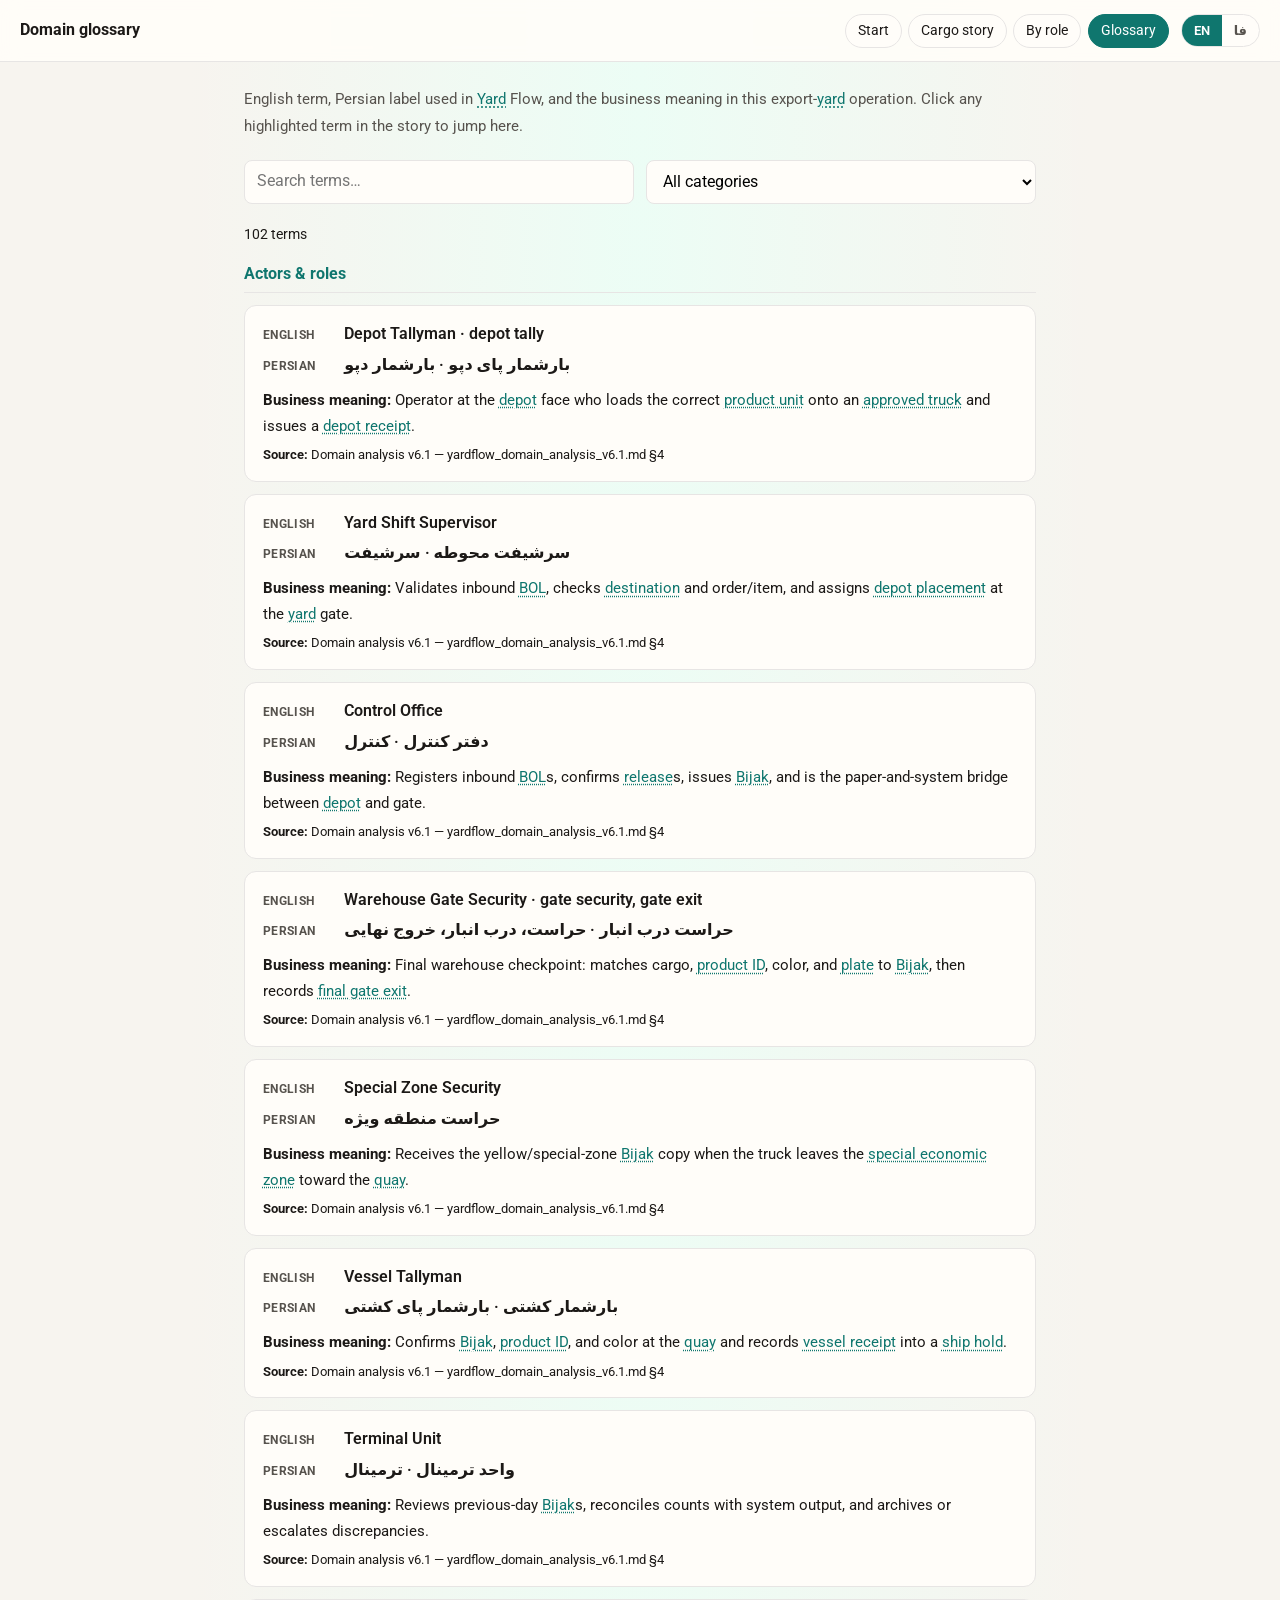
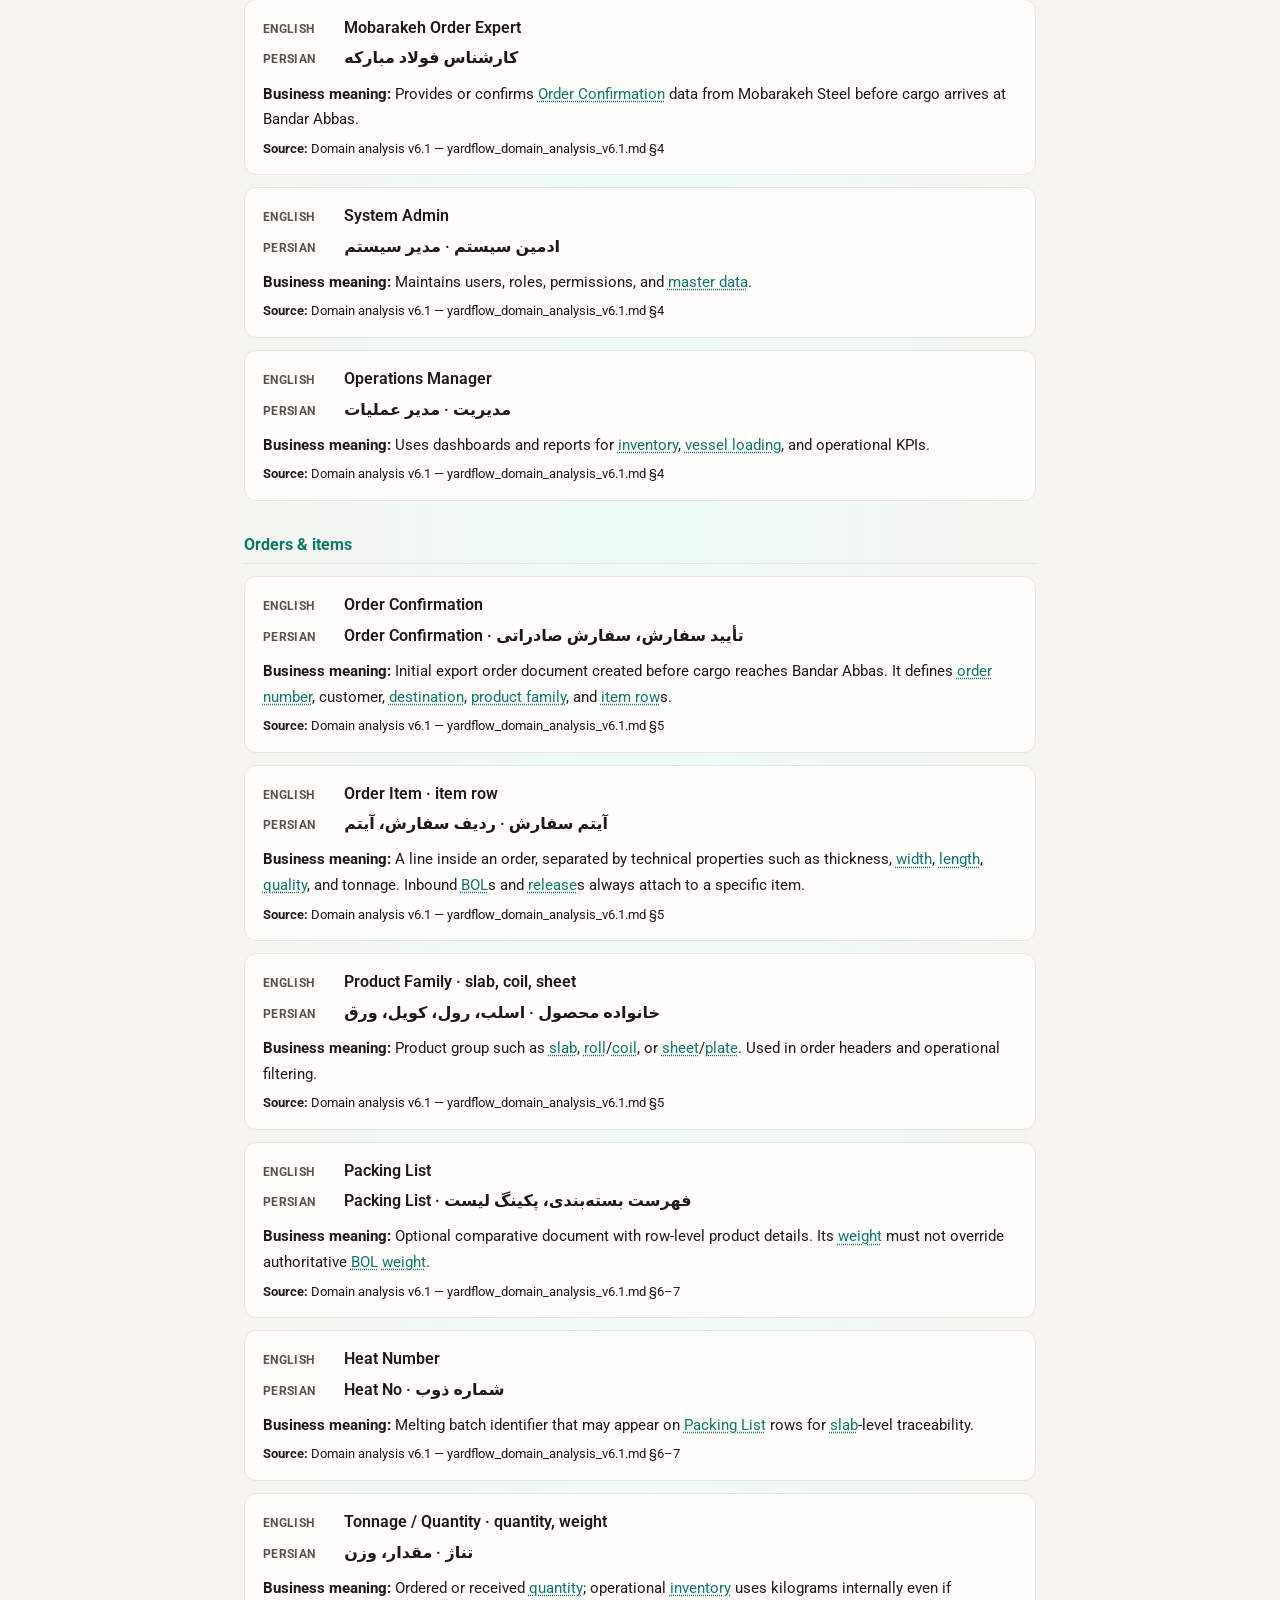
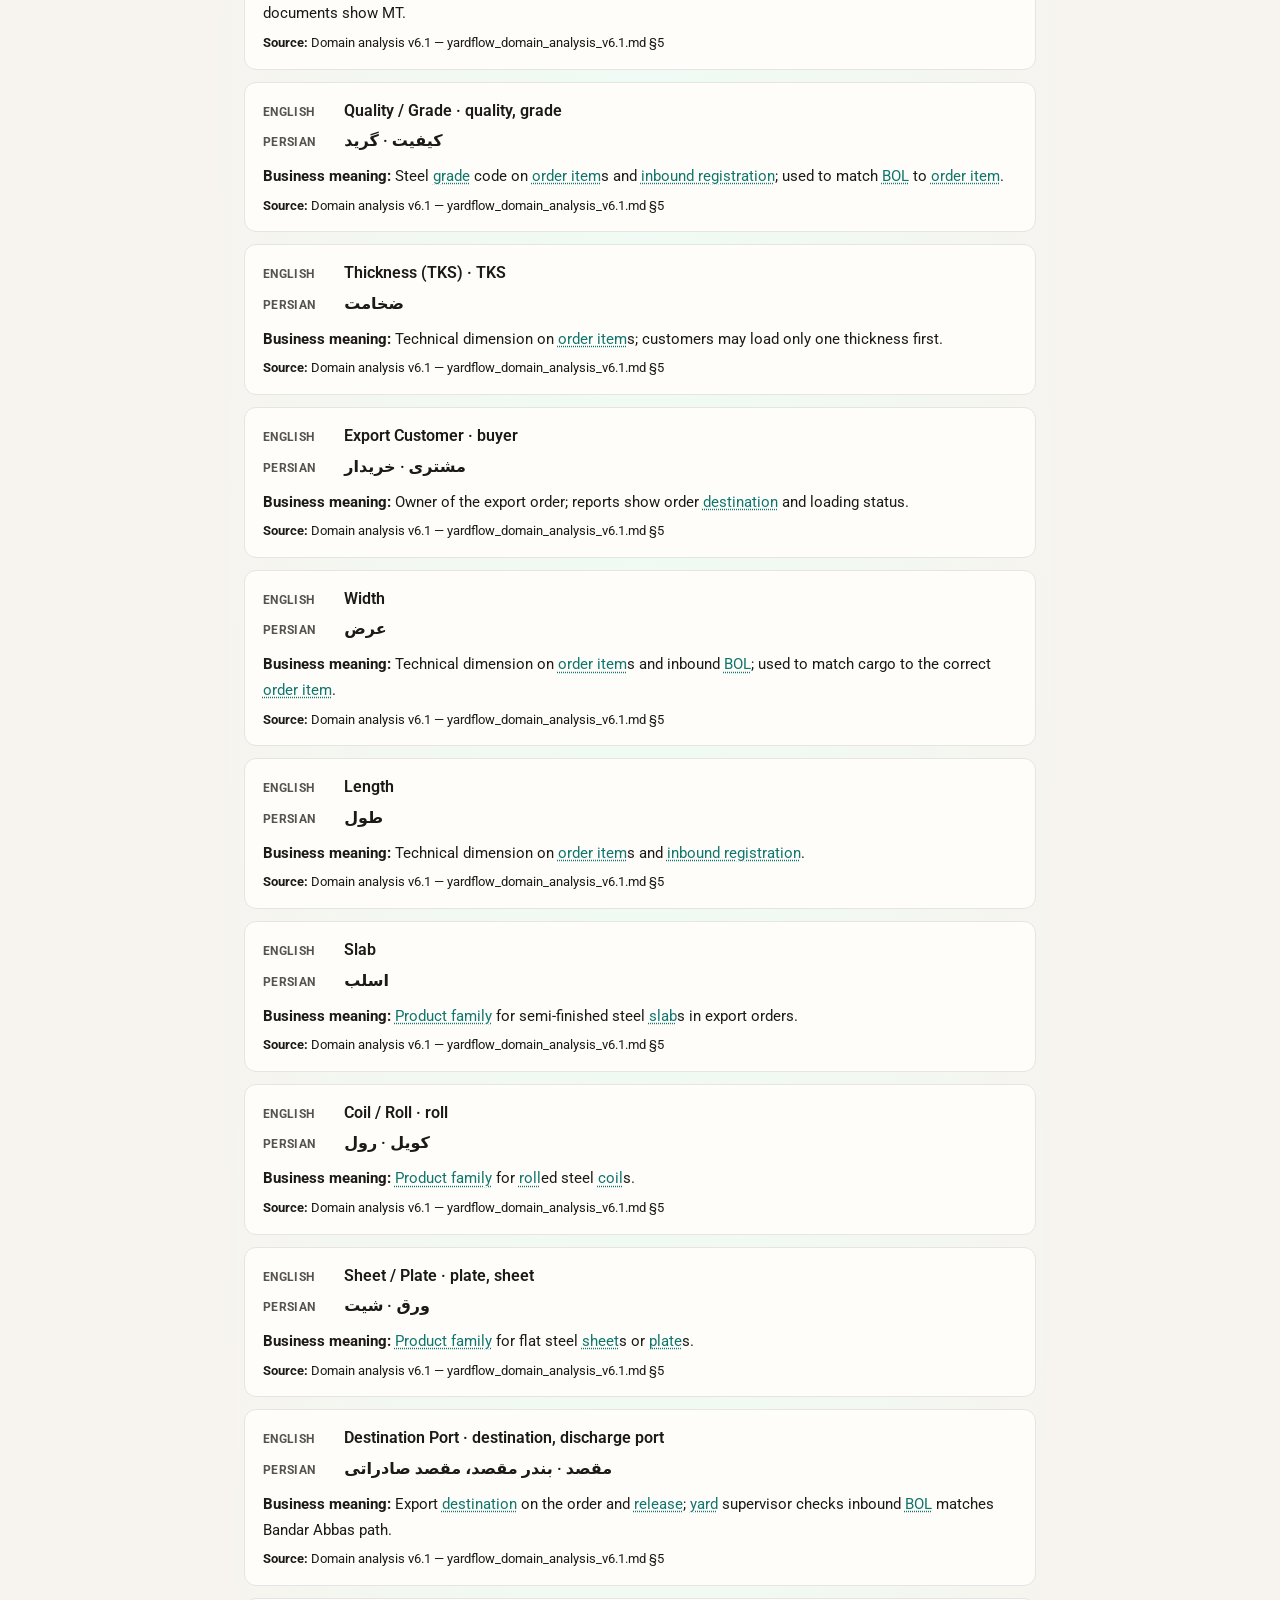
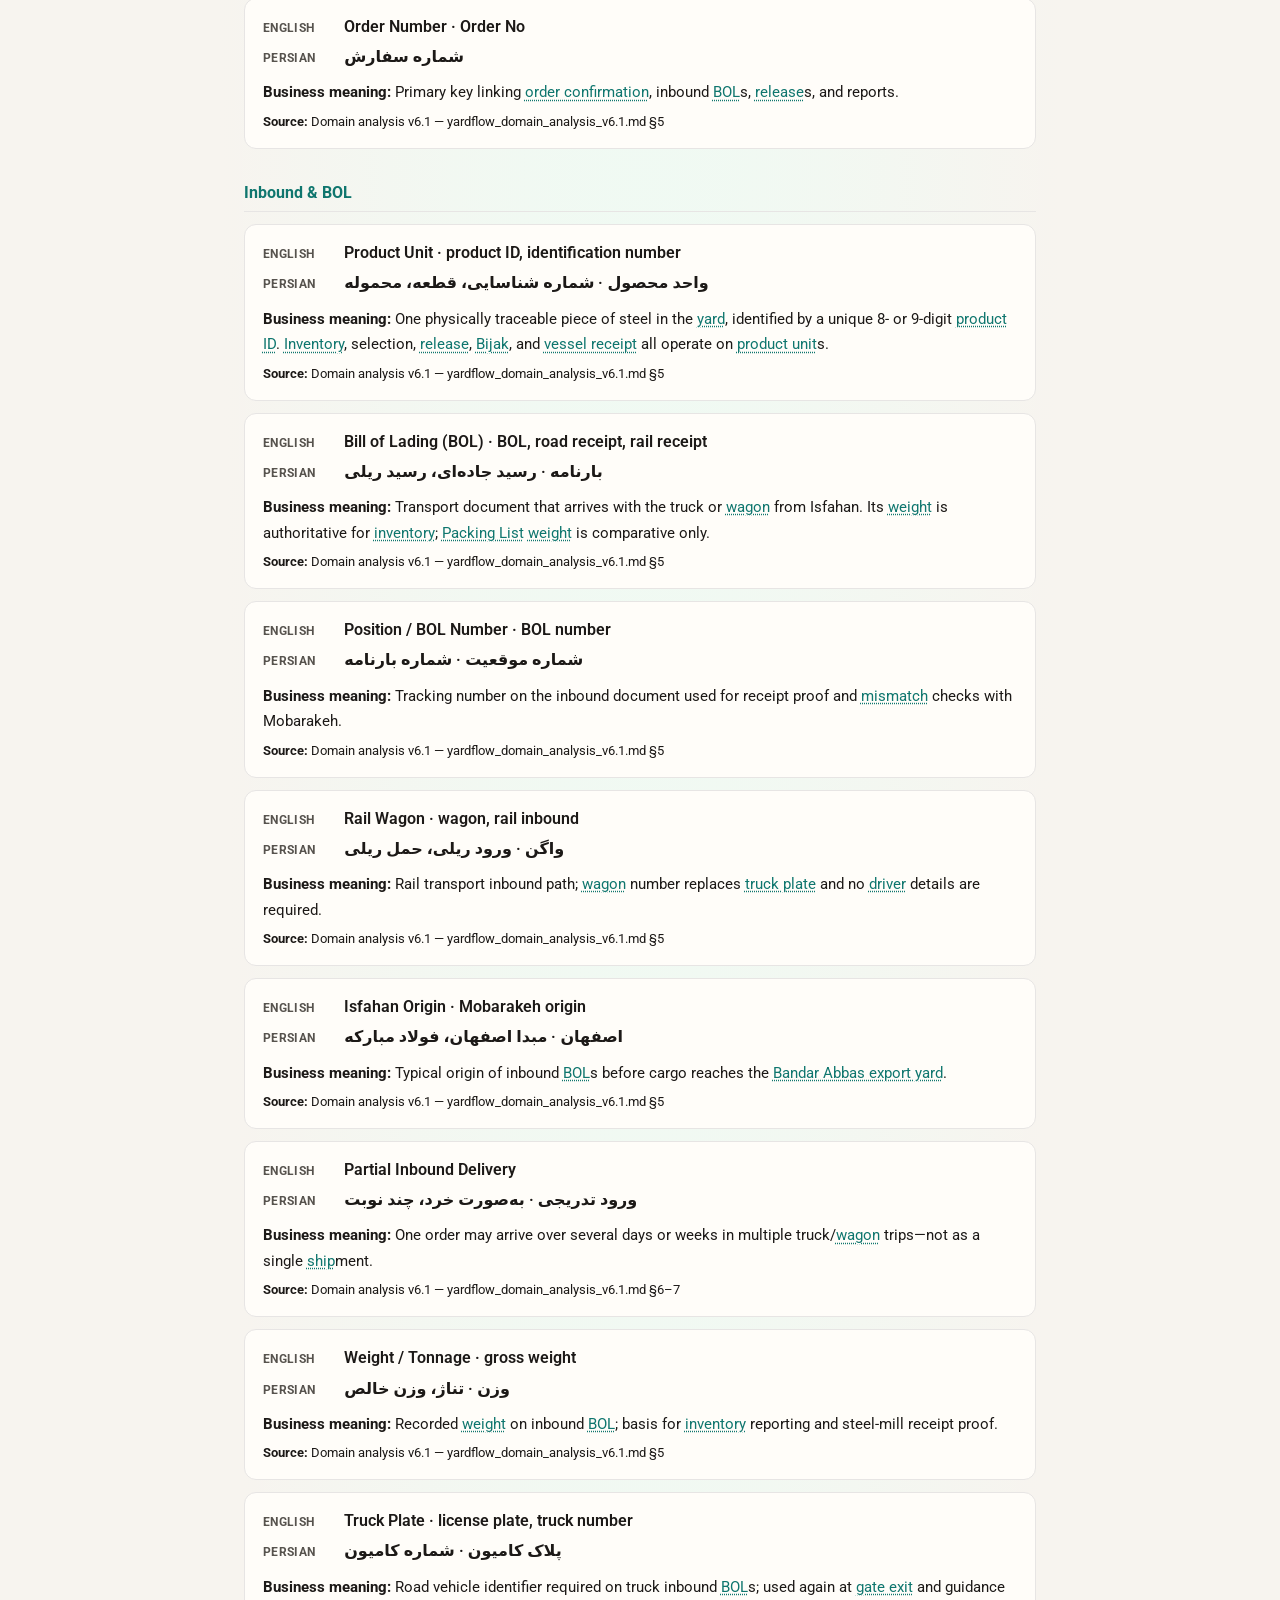
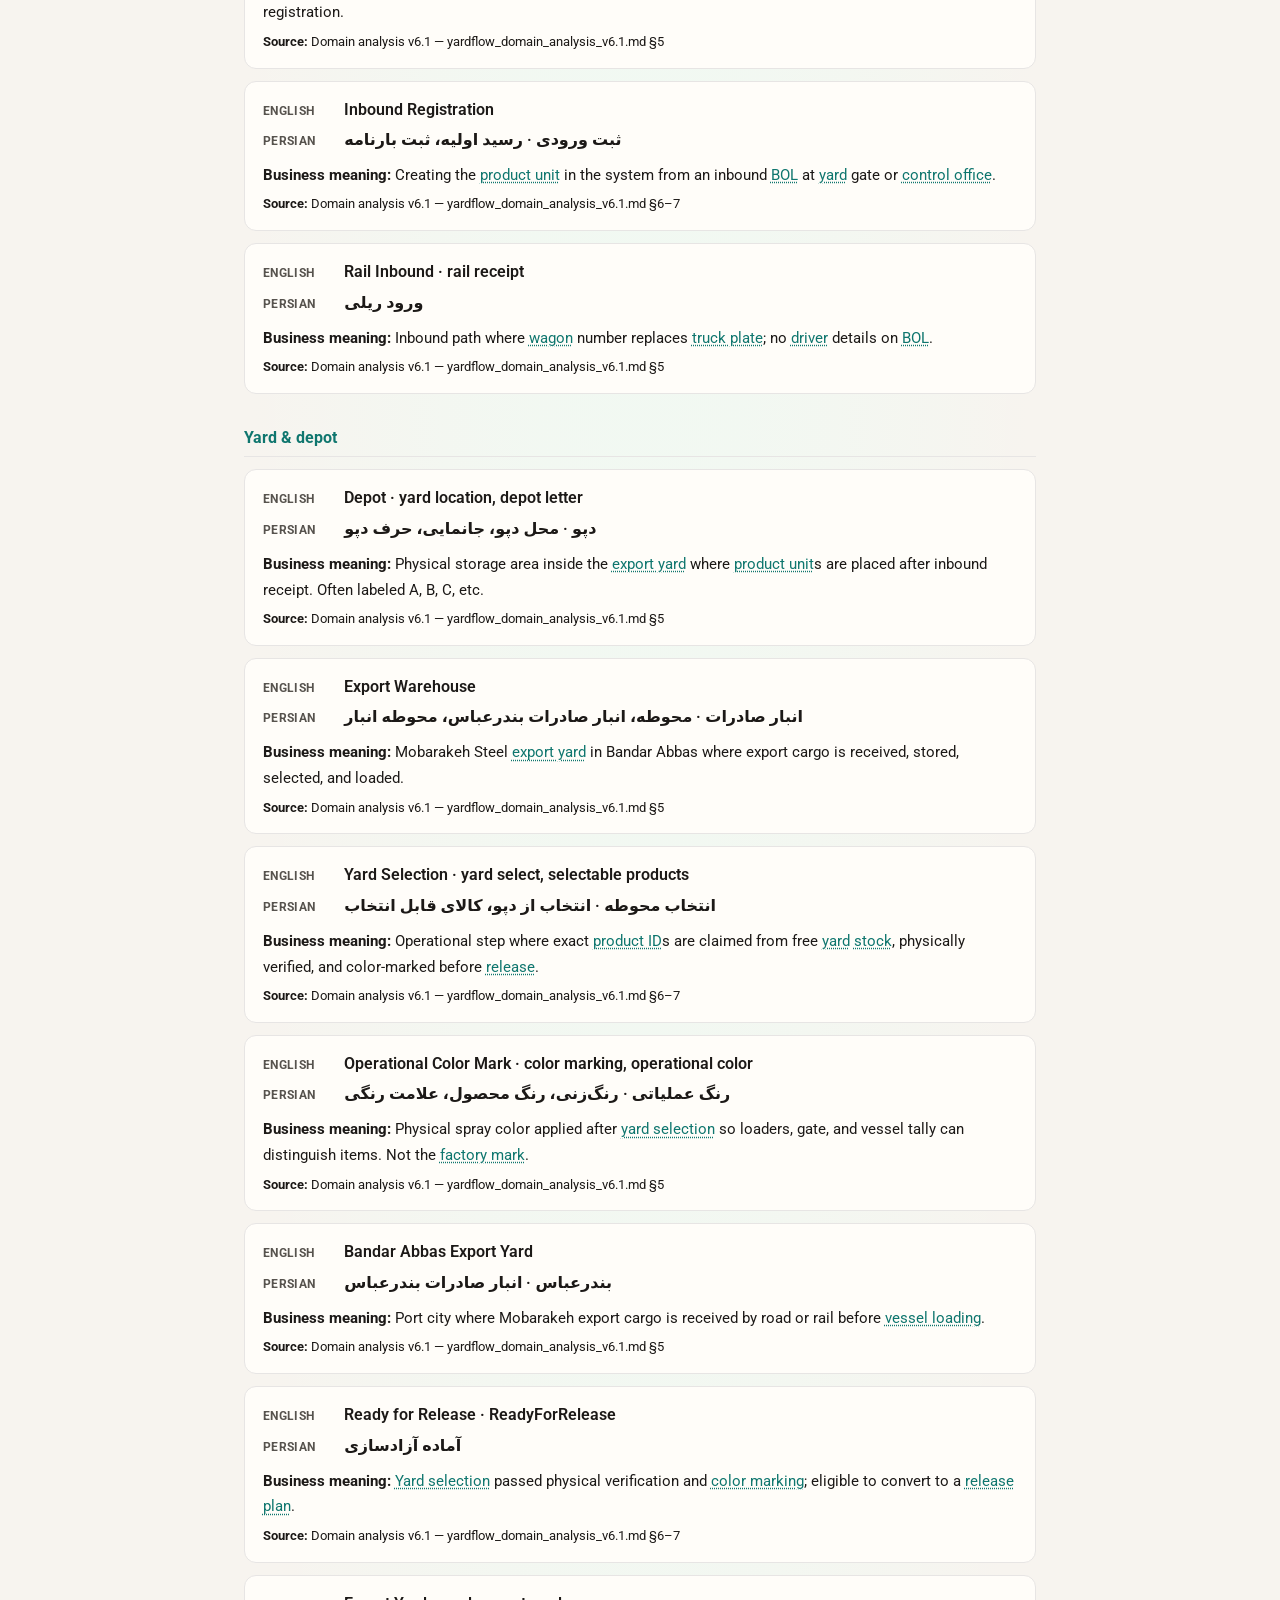
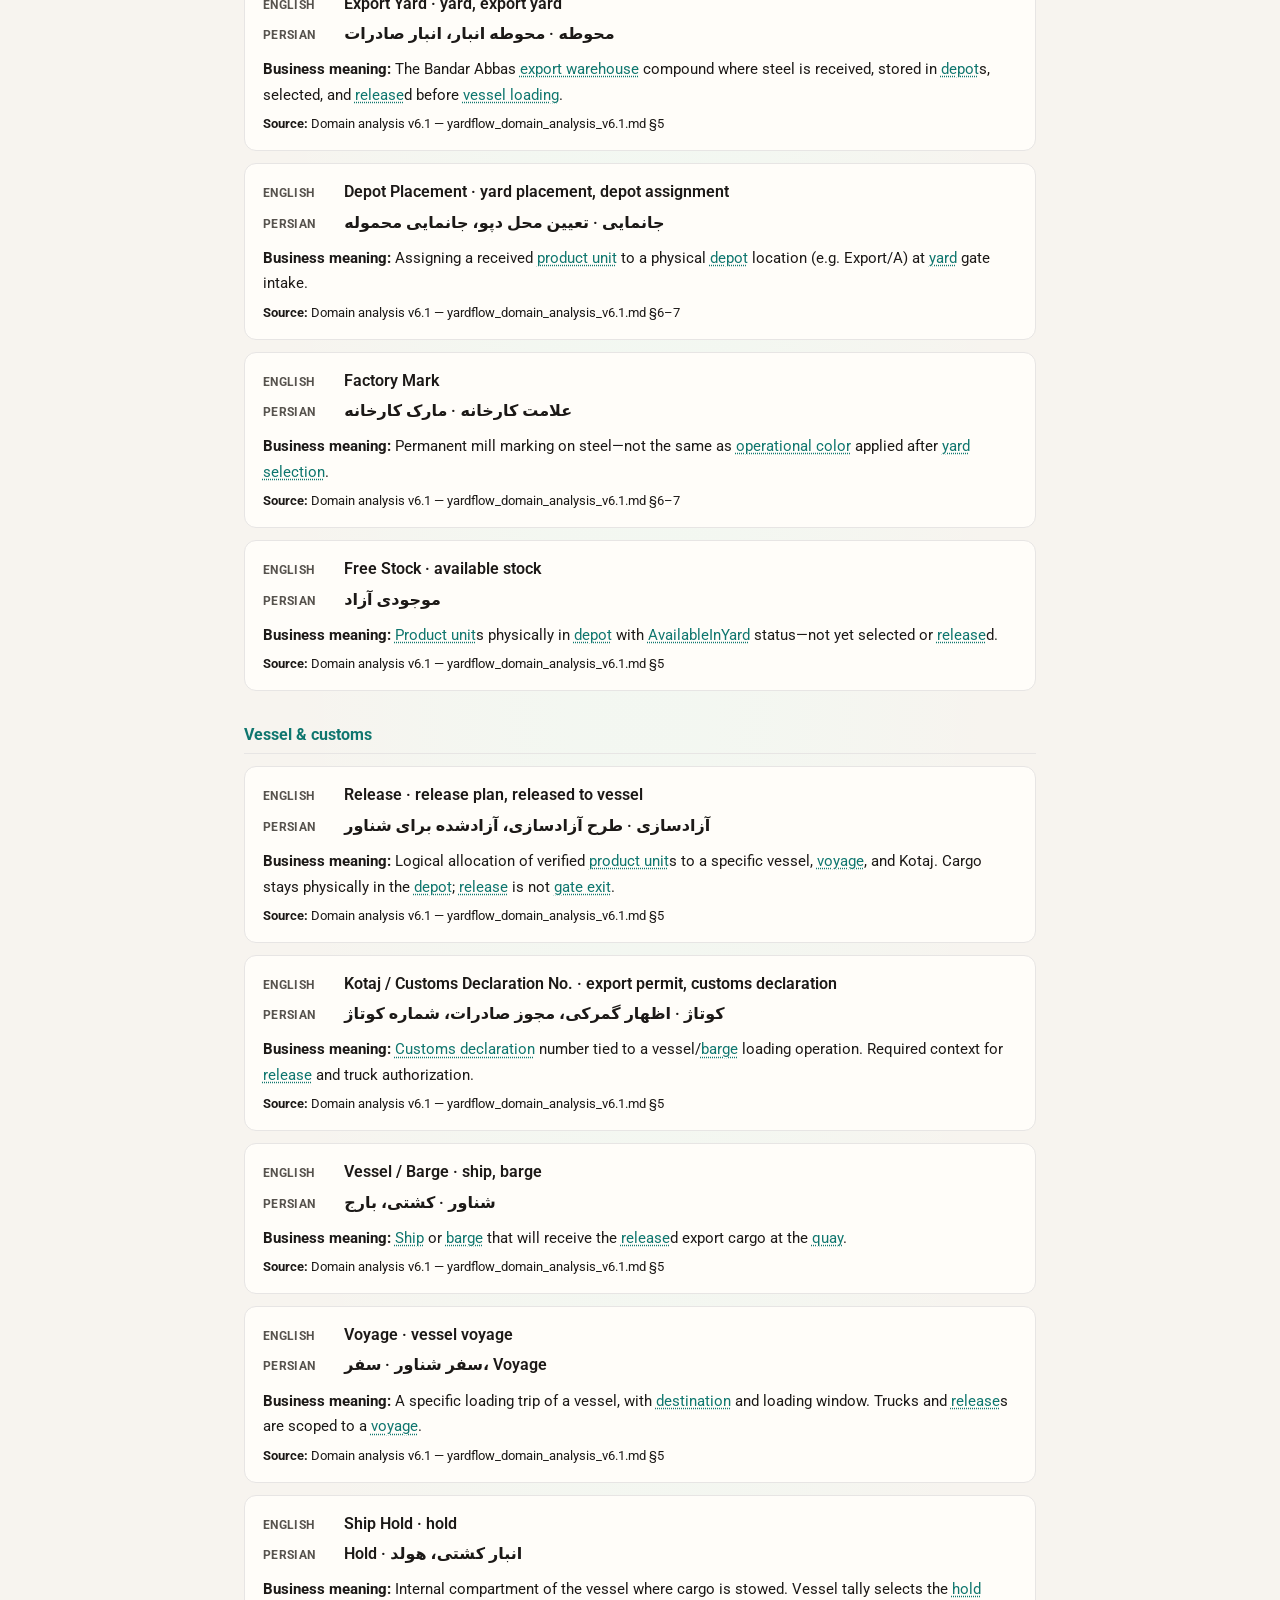
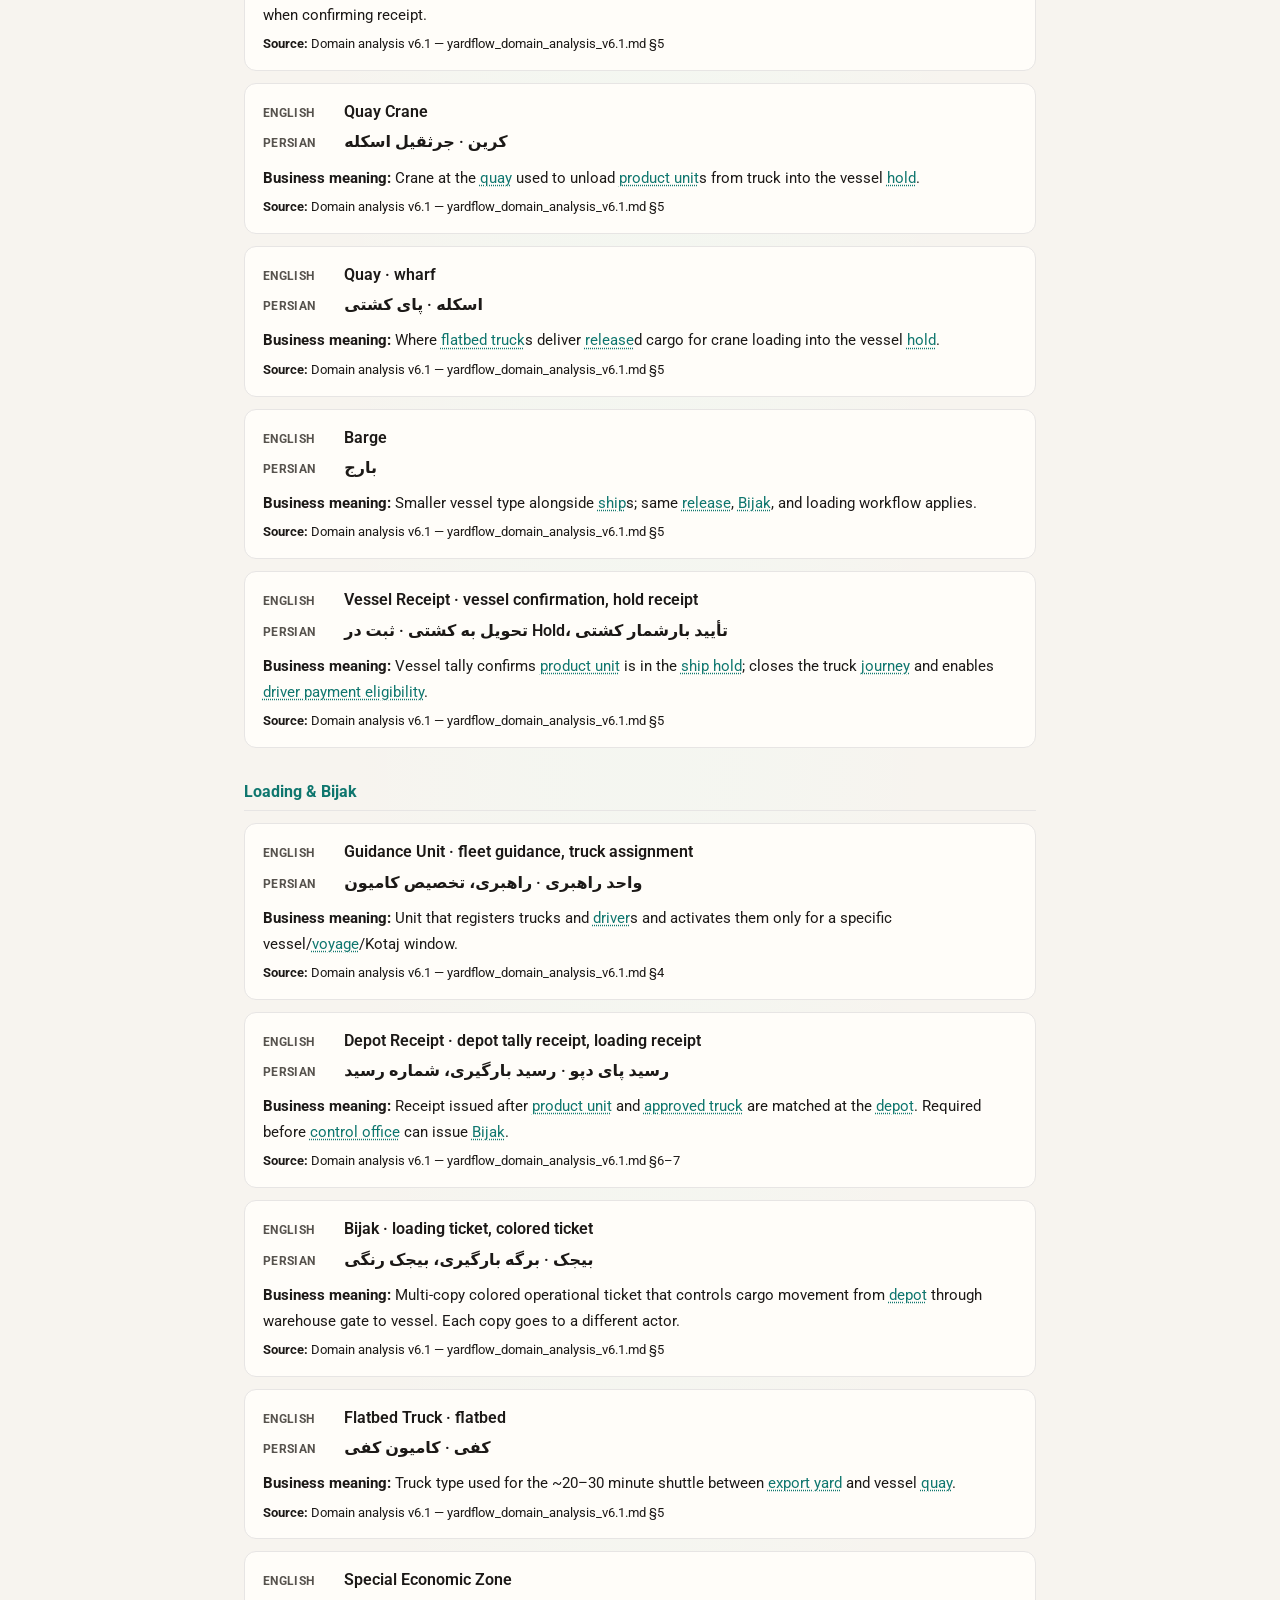
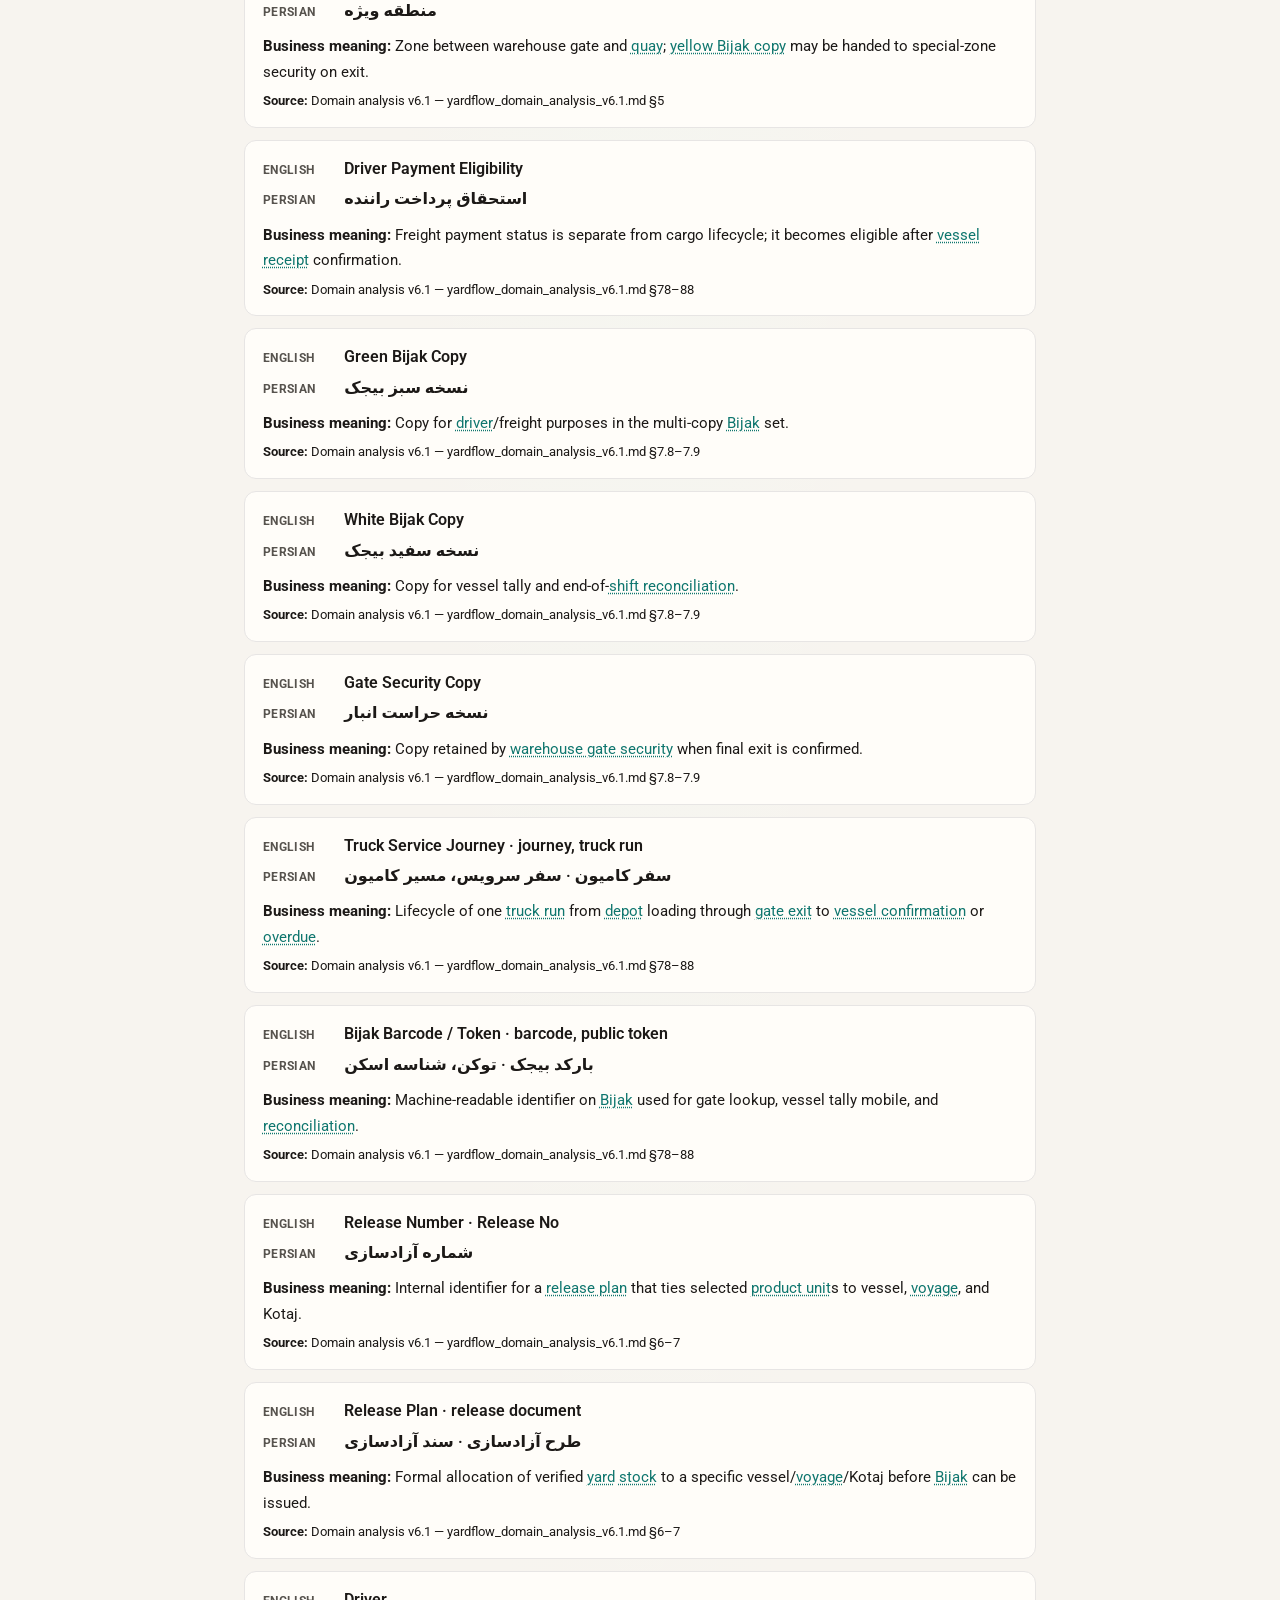
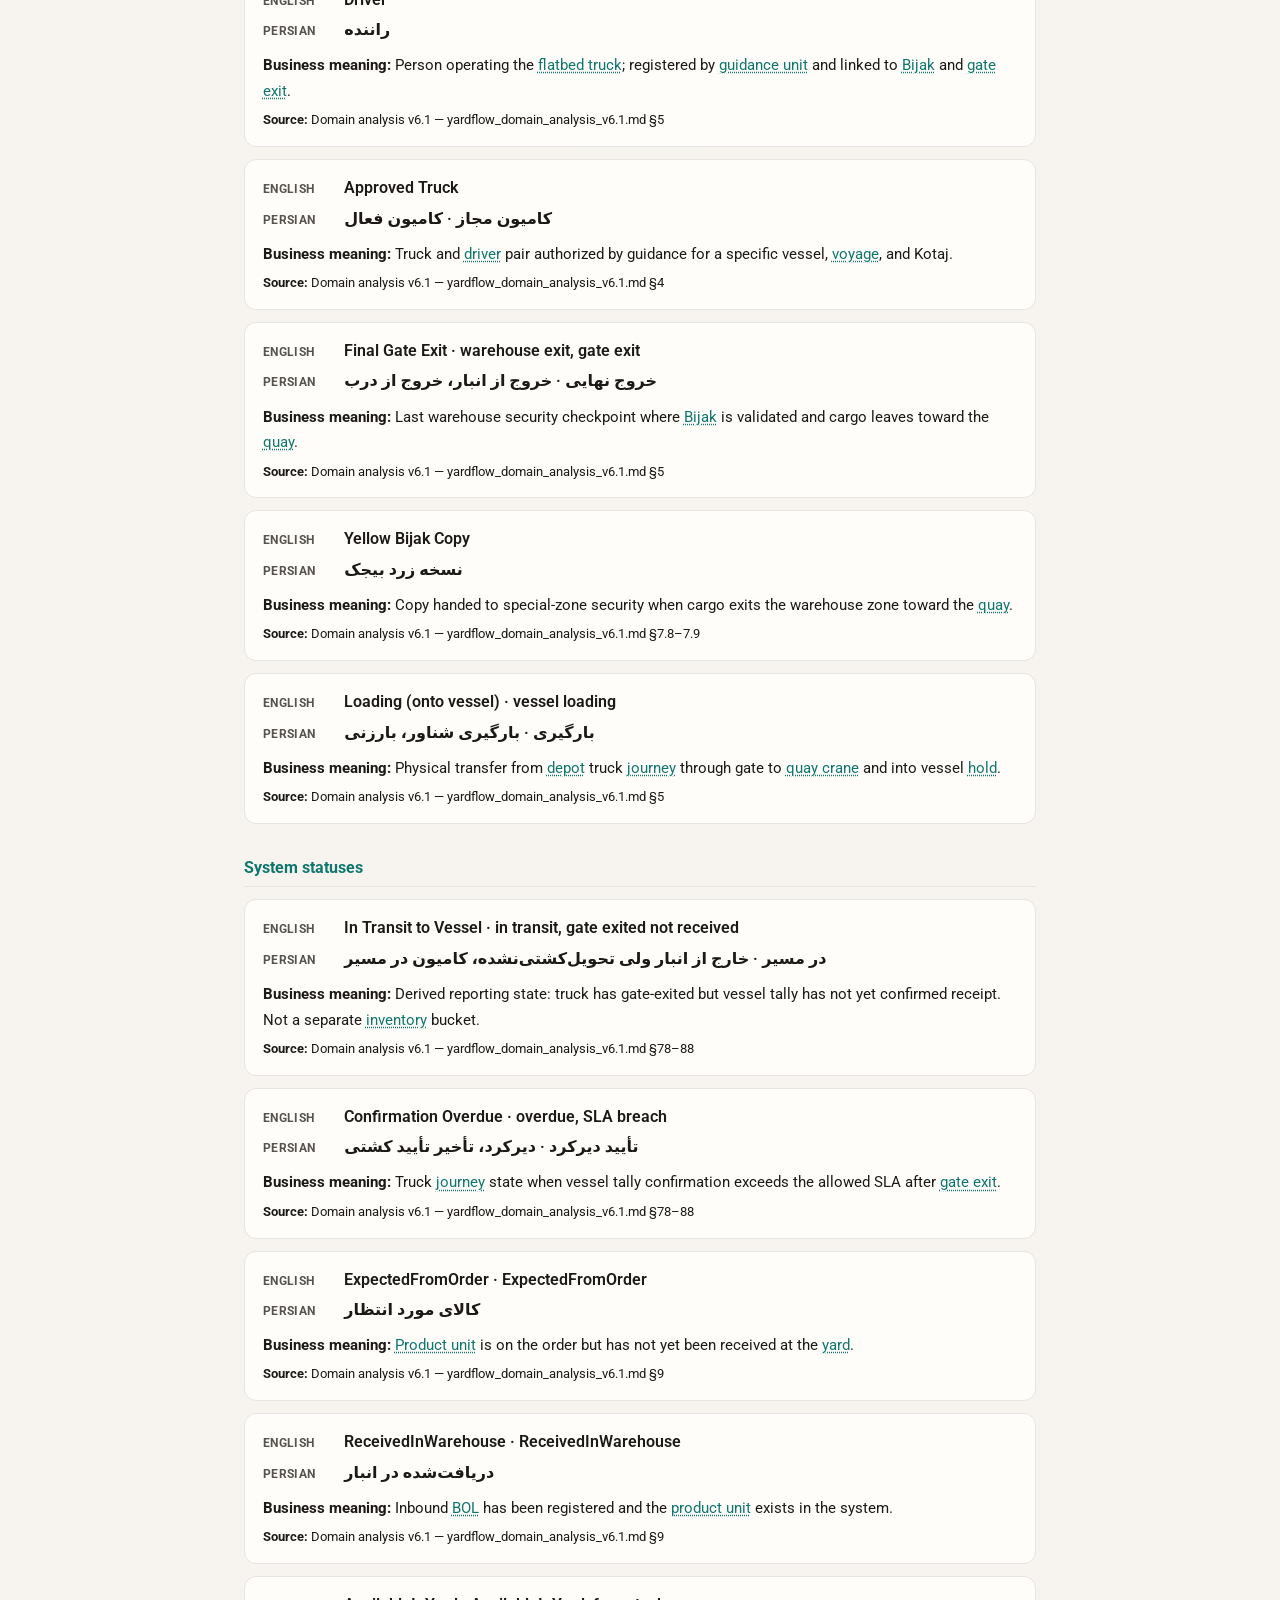
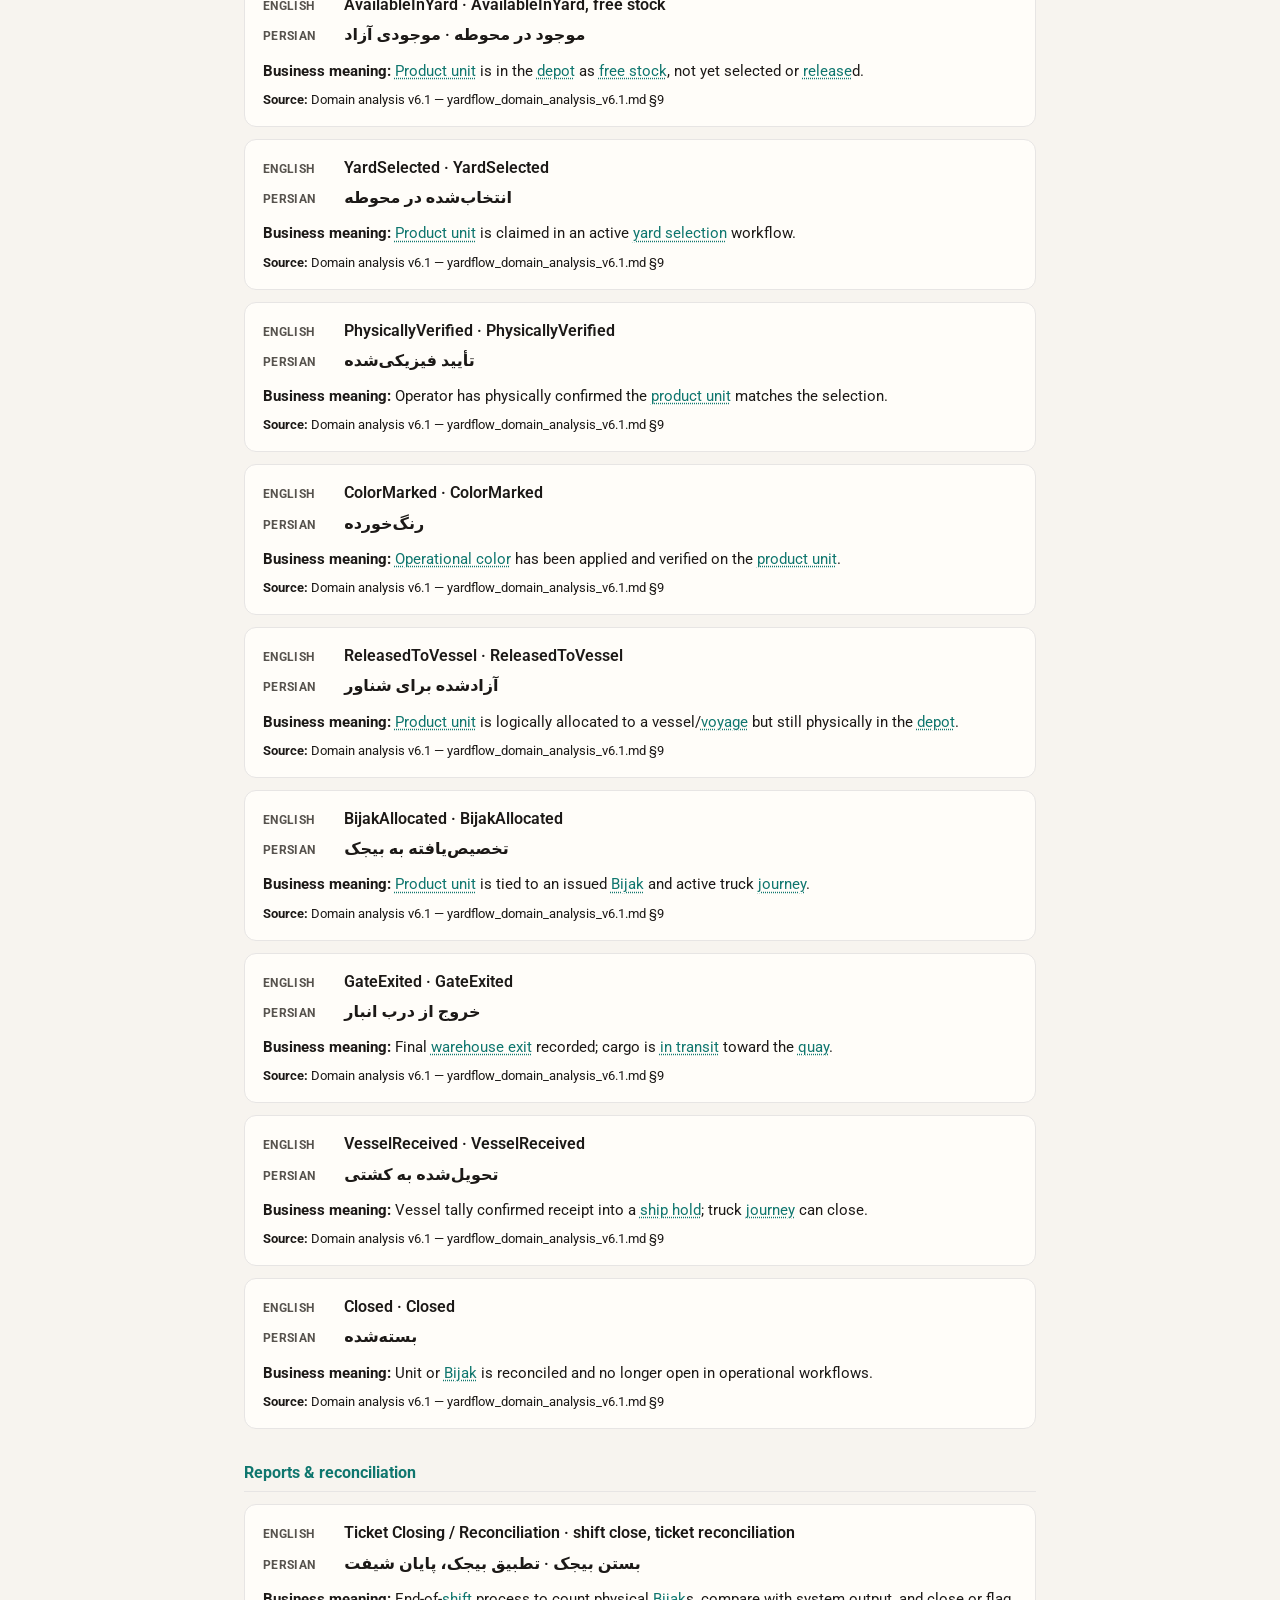
==== glossary.html @ e1a35176 "Add bilingual domain glossary with in-story term links across all pages. Co-authored-by: Cursor <cur" ====
<!DOCTYPE html>
<html lang="en">
<head>
  <meta charset="UTF-8" />
  <meta name="viewport" content="width=device-width, initial-scale=1" />
  <title>Glossary — Yard Flow</title>
  <link rel="stylesheet" href="shared/styles.css" />
</head>
<body>
  <header class="topbar">
    <h1 data-ui="glossaryPageTitle"></h1>
    <nav class="pills">
      <a href="index.html" data-ui="navStart">Start</a>
      <a href="story.html" data-ui="navStory">Cargo story</a>
      <a href="roles.html" data-ui="navRoles">By role</a>
      <a href="glossary.html" class="active" data-ui="navGlossary">Glossary</a>
    </nav>
    <div class="lang-switch" role="group" aria-label="Language">
      <button type="button" data-lang-btn="en">EN</button>
      <button type="button" data-lang-btn="fa">فا</button>
    </div>
  </header>

  <main class="wrap glossary-wrap">
    <p class="glossary-intro" data-ui="glossaryIntro" data-glossary></p>

    <div class="glossary-toolbar">
      <input type="search" id="glossary-search" autocomplete="off" />
      <select id="glossary-category" aria-label="Category"></select>
    </div>

    <div id="glossary-root"></div>
  </main>

  <script src="shared/data.js"></script>
  <script src="shared/app.js"></script>
  <script>
    (function () {
      var Y = YardStory;
      Y.initLangToggle();

      var searchEl = document.getElementById("glossary-search");
      var catEl = document.getElementById("glossary-category");

      function paintChrome() {
        Y.paintUi(document);
        searchEl.placeholder = Y.ui("glossarySearchPlaceholder");
        document.title =
          Y.getLang() === "fa" ? "واژه‌نامه — Yard Flow" : "Glossary — Yard Flow";
      }

      function paintCategories() {
        var d = Y.data();
        var val = catEl.value;
        catEl.innerHTML = "";
        var all = document.createElement("option");
        all.value = "";
        all.textContent = Y.ui("glossaryAllCategories");
        catEl.appendChild(all);
        (d.glossary.categories || []).forEach(function (c) {
          var opt = document.createElement("option");
          opt.value = c.id;
          opt.textContent = Y.glossaryCategoryLabel(c.id);
          catEl.appendChild(opt);
        });
        catEl.value = val || "";
      }

      function paintGlossary() {
        Y.renderGlossary(document.getElementById("glossary-root"), {
          query: searchEl.value,
          category: catEl.value,
          hash: location.hash,
        });
      }

      function paint() {
        paintChrome();
        paintCategories();
        paintGlossary();
      }

      searchEl.addEventListener("input", paintGlossary);
      catEl.addEventListener("change", paintGlossary);
      window.addEventListener("hashchange", paintGlossary);

      paint();
      window.addEventListener("yf-lang-change", paint);
    })();
  </script>
</body>
</html>
---- shared/styles.css ----
/* Yard Flow — story journey (narrative-first)
 *
 * Fonts: Yekan Bakh (RTL/Farsi) from the app’s public/fonts — same family as the TMS UI.
 * Path is relative to this CSS file so file:// open works without a server.
 */

@font-face {
  font-family: "Yekan Bakh";
  src: url("../fonts/yekan-bakh/woff2/YekanBakh-Thin.woff2") format("woff2");
  font-weight: 100;
  font-style: normal;
  font-display: swap;
}
@font-face {
  font-family: "Yekan Bakh";
  src: url("../fonts/yekan-bakh/woff2/YekanBakh-Light.woff2") format("woff2");
  font-weight: 300;
  font-style: normal;
  font-display: swap;
}
@font-face {
  font-family: "Yekan Bakh";
  src: url("../fonts/yekan-bakh/woff2/YekanBakh-Regular.woff2") format("woff2");
  font-weight: 400;
  font-style: normal;
  font-display: swap;
}
@font-face {
  font-family: "Yekan Bakh";
  src: url("../fonts/yekan-bakh/woff2/YekanBakh-SemiBold.woff2") format("woff2");
  font-weight: 600;
  font-style: normal;
  font-display: swap;
}
@font-face {
  font-family: "Yekan Bakh";
  src: url("../fonts/yekan-bakh/woff2/YekanBakh-Bold.woff2") format("woff2");
  font-weight: 700;
  font-style: normal;
  font-display: swap;
}
@font-face {
  font-family: "Yekan Bakh";
  src: url("../fonts/yekan-bakh/woff2/YekanBakh-ExtraBold.woff2") format("woff2");
  font-weight: 800;
  font-style: normal;
  font-display: swap;
}
@font-face {
  font-family: "Yekan Bakh";
  src: url("../fonts/yekan-bakh/woff2/YekanBakh-Black.woff2") format("woff2");
  font-weight: 900;
  font-style: normal;
  font-display: swap;
}

@font-face {
  font-family: "Roboto";
  src: url("../fonts/Roboto/static/Roboto-Regular.ttf") format("truetype");
  font-weight: 400;
  font-style: normal;
  font-display: swap;
}
@font-face {
  font-family: "Roboto";
  src: url("../fonts/Roboto/static/Roboto-Medium.ttf") format("truetype");
  font-weight: 500;
  font-style: normal;
  font-display: swap;
}
@font-face {
  font-family: "Roboto";
  src: url("../fonts/Roboto/static/Roboto-SemiBold.ttf") format("truetype");
  font-weight: 600;
  font-style: normal;
  font-display: swap;
}
@font-face {
  font-family: "Roboto";
  src: url("../fonts/Roboto/static/Roboto-Bold.ttf") format("truetype");
  font-weight: 700;
  font-style: normal;
  font-display: swap;
}

:root {
  --bg: #f7f4ef;
  --paper: #fffdf9;
  --ink: #1c1917;
  --muted: #57534e;
  --line: #e7e5e4;
  --accent: #0f766e;
  --accent-soft: #ccfbf1;
  --warn: #b45309;
  --warn-bg: #fff7ed;
  --critical: #9f1239;
  --critical-bg: #fff1f2;
  --role: #1d4ed8;
  --shadow: 0 12px 40px rgba(28, 25, 23, 0.08);
  --radius: 16px;
  --font-en: "Roboto", "Segoe UI", system-ui, -apple-system, sans-serif;
  --font-fa: "Yekan Bakh", Tahoma, "Segoe UI", sans-serif;
  font-family: var(--font-en);
}

* { box-sizing: border-box; margin: 0; padding: 0; }
html { scroll-behavior: smooth; }
body {
  background:
    radial-gradient(ellipse at top, #ecfdf5 0%, transparent 50%),
    var(--bg);
  color: var(--ink);
  min-height: 100vh;
  line-height: 1.55;
}

a { color: var(--accent); }
button { font: inherit; cursor: pointer; }

.topbar {
  position: sticky; top: 0; z-index: 50;
  display: flex; flex-wrap: wrap; gap: 0.75rem; align-items: center;
  padding: 0.85rem 1.25rem;
  background: rgba(255, 253, 249, 0.92);
  backdrop-filter: blur(10px);
  border-bottom: 1px solid var(--line);
}
.topbar h1 { font-size: 1rem; flex: 1; min-width: 180px; }
.pills { display: flex; flex-wrap: wrap; gap: 0.4rem; }
.pills a {
  text-decoration: none; color: var(--ink);
  padding: 0.35rem 0.75rem; border-radius: 999px;
  border: 1px solid var(--line); background: var(--paper); font-size: 0.85rem;
}
.pills a.active, .pills a:hover { background: var(--accent); color: #fff; border-color: var(--accent); }

.wrap { max-width: 980px; margin: 0 auto; padding: 1.5rem 1.25rem 4rem; }

.hero {
  background: var(--paper);
  border: 1px solid var(--line);
  border-radius: var(--radius);
  padding: 1.75rem;
  box-shadow: var(--shadow);
  margin-bottom: 1.5rem;
}
.hero h2 { font-size: 1.65rem; letter-spacing: -0.02em; margin-bottom: 0.5rem; }
.hero .fa { direction: rtl; color: var(--accent); font-size: 1.1rem; margin-bottom: 0.75rem; }
.hero p { color: var(--muted); max-width: 62ch; }
.hero .start {
  display: inline-block; margin-top: 1.25rem;
  background: var(--accent); color: #fff; text-decoration: none;
  padding: 0.7rem 1.2rem; border-radius: 10px; font-weight: 600;
}

.progress {
  margin-bottom: 1.25rem;
  padding: 0.85rem 1rem;
  background: var(--paper);
  border: 1px solid var(--line);
  border-radius: var(--radius);
}
.rail-label {
  font-size: 0.75rem;
  font-weight: 700;
  letter-spacing: 0.04em;
  text-transform: uppercase;
  color: var(--muted);
  margin-bottom: 0.55rem;
}
.progress-row {
  display: flex;
  gap: 0.4rem;
  overflow-x: auto;
  padding: 0.15rem 0;
}
.progress-dot {
  position: relative;
  flex: 0 0 auto;
  width: 2.15rem;
  height: 2.15rem;
  border-radius: 50%;
  display: grid;
  place-items: center;
  text-decoration: none;
  border: 1px solid var(--line);
  background: #fff;
  color: var(--muted);
  font-size: 0.8rem;
  font-weight: 700;
}
.progress-dot:hover { border-color: var(--accent); color: var(--accent); }
.progress-dot.crit {
  border-color: #fda4af;
  background: var(--critical-bg);
  color: var(--critical);
}
.progress-dot .crit-mark {
  position: absolute;
  top: -0.35rem;
  inset-inline-end: -0.2rem;
  font-size: 0.65rem;
  line-height: 1;
  color: var(--critical);
}

.chapter {
  background: var(--paper);
  border: 1px solid var(--line);
  border-radius: var(--radius);
  margin-bottom: 1.5rem;
  overflow: hidden;
  box-shadow: var(--shadow);
  scroll-margin-top: 72px;
}
.chapter.critical { border-color: #fda4af; }
.chapter-head {
  padding: 1.25rem 1.4rem 1rem;
  border-bottom: 1px solid var(--line);
  background: linear-gradient(180deg, #fff 0%, #fafaf9 100%);
}
.chapter.critical .chapter-head { background: var(--critical-bg); }
.kicker {
  font-size: 0.75rem; font-weight: 700; letter-spacing: 0.06em;
  text-transform: uppercase; color: var(--accent); margin-bottom: 0.35rem;
}
.chapter h3 { font-size: 1.35rem; letter-spacing: -0.02em; }
.chapter .title-fa { direction: rtl; color: var(--muted); margin-top: 0.25rem; }
.meta-row {
  display: flex; flex-wrap: wrap; gap: 0.5rem; margin-top: 0.85rem;
}
.chip {
  font-size: 0.78rem; padding: 0.25rem 0.6rem; border-radius: 999px;
  background: var(--accent-soft); color: #115e59;
}
.chip.setting { background: #f5f5f4; color: var(--muted); }

.chapter-body { padding: 1.25rem 1.4rem 1.5rem; }
.scene {
  font-size: 1.05rem; margin-bottom: 1rem; max-width: 68ch;
}
.why {
  border-left: 3px solid var(--accent);
  padding: 0.65rem 0.9rem;
  background: #f0fdfa;
  border-radius: 0 10px 10px 0;
  margin: 1rem 0;
  color: var(--ink);
}
.why strong { color: var(--accent); }
.alert {
  margin: 1rem 0; padding: 0.85rem 1rem;
  border-radius: 10px; background: var(--warn-bg); border: 1px solid #fdba74;
  color: #7c2d12; font-size: 0.92rem;
}
.alert.critical-alert {
  background: var(--critical-bg); border-color: #fda4af; color: var(--critical);
}

.grid-2 {
  display: grid; grid-template-columns: 1fr 1fr; gap: 1rem; margin: 1rem 0;
}
@media (max-width: 720px) { .grid-2 { grid-template-columns: 1fr; } }

.block h4 {
  font-size: 0.88rem;
  font-weight: 700;
  letter-spacing: 0.01em;
  color: #115e59;
  margin-bottom: 0.5rem;
}
.sentence-list { color: var(--ink); font-size: 0.92rem; line-height: 1.9; }

.done {
  margin: 1rem 0;
  padding: 0.75rem 1rem;
  border-radius: 10px;
  background: #ecfdf5;
  border: 1px solid #6ee7b7;
  font-weight: 600;
  font-size: 0.95rem;
}

.tools { margin-top: 1.25rem; }
.tools > h4 {
  font-size: 0.85rem; margin-bottom: 0.65rem; color: var(--muted);
}
.tools-note {
  font-size: 0.85rem; color: var(--muted); margin-bottom: 0.75rem;
}
.tool-rail {
  display: flex; gap: 0.75rem; overflow-x: auto; padding-bottom: 0.5rem;
  scroll-snap-type: x mandatory;
}
.tool {
  flex: 0 0 200px; scroll-snap-align: start;
  border: 1px solid var(--line); border-radius: 12px; overflow: hidden;
  background: #fff; cursor: pointer; transition: transform 0.15s, box-shadow 0.15s;
}
.tool:hover { transform: translateY(-2px); box-shadow: var(--shadow); }
.tool.mobile { flex: 0 0 120px; }
.tool img {
  width: 100%; aspect-ratio: 16/10; object-fit: cover; object-position: top;
  display: block; background: #f5f5f4;
}
.tool.mobile img { aspect-ratio: 9/16; }
.tool .cap { padding: 0.5rem 0.65rem; font-size: 0.78rem; font-weight: 600; }
.tool .route { font-size: 0.65rem; color: var(--muted); font-weight: 400; }

.lifecycle {
  margin: 0 0 1.5rem;
  padding: 0.85rem 1rem;
  background: #f0fdfa;
  border: 1px dashed #5eead4;
  border-radius: var(--radius);
}
.lifecycle-row {
  display: flex;
  flex-wrap: wrap;
  gap: 0.35rem;
  align-items: center;
}
.life-step {
  font-size: 0.72rem;
  padding: 0.35rem 0.55rem;
  border-radius: 8px;
  background: #fff;
  border: 1px solid var(--line);
  color: var(--muted);
}
.life-step b { display: block; color: var(--ink); font-size: 0.72rem; }
.life-step .life-n {
  display: block;
  font-size: 0.65rem;
  font-weight: 700;
  color: var(--accent);
  margin-bottom: 0.1rem;
}
.life-arrow { color: var(--muted); }

.role-card {
  background: var(--paper); border: 1px solid var(--line);
  border-radius: var(--radius); padding: 1.25rem; margin-bottom: 1rem;
  box-shadow: var(--shadow);
}
.role-card h3 { font-size: 1.15rem; }
.role-card .fa { direction: rtl; color: var(--role); margin: 0.25rem 0 0.5rem; }
.role-card .morning { color: var(--muted); margin-bottom: 0.75rem; }
.role-card .links { display: flex; flex-wrap: wrap; gap: 0.4rem; }
.role-card .links a {
  text-decoration: none; font-size: 0.8rem;
  padding: 0.3rem 0.65rem; border-radius: 8px;
  background: #eff6ff; color: var(--role); border: 1px solid #bfdbfe;
}
.cares { margin-top: 0.75rem; font-size: 0.85rem; color: var(--muted); }

.hub-grid {
  display: grid; grid-template-columns: repeat(auto-fit, minmax(240px, 1fr));
  gap: 1rem; margin-top: 1.25rem;
}
.hub-card {
  display: block; text-decoration: none; color: inherit;
  background: var(--paper); border: 1px solid var(--line);
  border-radius: var(--radius); padding: 1.25rem; box-shadow: var(--shadow);
}
.hub-card:hover { border-color: var(--accent); }
.hub-card h3 { margin-bottom: 0.4rem; }
.hub-card p { color: var(--muted); font-size: 0.9rem; }

.lightbox {
  display: none; position: fixed; inset: 0; z-index: 200;
  background: rgba(28,25,23,0.88); align-items: center; justify-content: center;
  padding: 1.5rem;
}
.lightbox.open { display: flex; }
.lightbox img { max-width: min(96vw, 1100px); max-height: 78vh; border-radius: 8px; }
.lightbox .cap {
  position: absolute; bottom: 1.5rem; left: 50%; transform: translateX(-50%);
  background: #fff; padding: 0.6rem 1rem; border-radius: 8px; max-width: 90vw;
  text-align: center; font-size: 0.9rem;
}
.lightbox .x {
  position: absolute; top: 1rem; right: 1rem;
  width: 2.5rem; height: 2.5rem; border-radius: 50%; border: none; background: #fff;
}

.footnote {
  margin-top: 2rem; font-size: 0.8rem; color: var(--muted);
  border-top: 1px solid var(--line); padding-top: 1rem;
}

body.picture-mode .scene,
body.picture-mode .why,
body.picture-mode .block,
body.picture-mode .done,
body.picture-mode .alert,
body.picture-mode .tools-note { display: none; }
body.picture-mode .tool { flex-basis: 260px; }
body.picture-mode .tool.mobile { flex-basis: 140px; }

.toolbar button {
  border: 1px solid var(--line); background: var(--paper);
  padding: 0.35rem 0.7rem; border-radius: 8px; font-size: 0.8rem;
}
.toolbar button.on { background: var(--accent); color: #fff; border-color: var(--accent); }

.lang-switch {
  display: inline-flex;
  border: 1px solid var(--line);
  border-radius: 999px;
  overflow: hidden;
  background: var(--paper);
}
.lang-switch button {
  border: none;
  background: transparent;
  padding: 0.35rem 0.75rem;
  font-size: 0.8rem;
  font-weight: 600;
  color: var(--muted);
  cursor: pointer;
}
.lang-switch button.on {
  background: var(--accent);
  color: #fff;
}

/* RTL (Farsi) — Yekan Bakh, same as TMS app */
html[dir="rtl"] body,
html[dir="rtl"] button,
html[dir="rtl"] input,
html[dir="rtl"] .topbar,
html[dir="rtl"] .wrap {
  font-family: var(--font-fa);
}
html[dir="ltr"] body {
  font-family: var(--font-en);
}
html[dir="rtl"] .why {
  border-left: none;
  border-right: 3px solid var(--accent);
  border-radius: 10px 0 0 10px;
}
html[dir="rtl"] .sentence-list { line-height: 2; }
html[dir="rtl"] .done::before { content: none; }
html[dir="rtl"] .scene,
html[dir="rtl"] .why,
html[dir="rtl"] .alert,
html[dir="rtl"] .done,
html[dir="rtl"] .tools-note,
html[dir="rtl"] .hero p,
html[dir="rtl"] .role-card .morning {
  text-align: right;
}
html[dir="rtl"] .chapter h3,
html[dir="rtl"] .hero h2,
html[dir="rtl"] .role-card h3 {
  text-align: right;
}
html[dir="rtl"] .hero h2 { font-size: 1.5rem; }
html[dir="rtl"] .hero .fa { font-size: 1rem; }
html[dir="rtl"] .hero p { font-size: 0.96rem; line-height: 1.9; }
html[dir="rtl"] .chapter h3 { font-size: 1.22rem; }
html[dir="rtl"] .chip { font-size: 0.74rem; }
html[dir="rtl"] .scene { font-size: 0.98rem; line-height: 2; }
html[dir="rtl"] .why,
html[dir="rtl"] .alert,
html[dir="rtl"] .done,
html[dir="rtl"] .sentence-list,
html[dir="rtl"] .tools-note,
html[dir="rtl"] .role-card .morning {
  font-size: 0.9rem;
  line-height: 1.95;
}
html[dir="rtl"] .block h4,
html[dir="rtl"] .tools > h4 {
  font-size: 0.92rem;
  text-transform: none;
  letter-spacing: 0;
  color: var(--accent);
}
html[dir="ltr"] .done-prefix { font-weight: 700; color: var(--accent); }
html[dir="rtl"] .done-prefix { font-weight: 700; color: var(--accent); }

.done::before { content: none; }

/* Glossary links in story text */
a.gloss-term {
  color: var(--accent);
  text-decoration: underline;
  text-decoration-style: dotted;
  text-underline-offset: 0.15em;
}
a.gloss-term:hover {
  text-decoration-style: solid;
  background: rgba(17, 94, 89, 0.08);
}

/* Glossary page */
.glossary-wrap { max-width: 52rem; }
.glossary-intro {
  color: var(--muted);
  font-size: 0.95rem;
  line-height: 1.75;
  margin-bottom: 1.25rem;
}
.glossary-toolbar {
  display: flex;
  flex-wrap: wrap;
  gap: 0.75rem;
  margin-bottom: 1.25rem;
}
.glossary-toolbar input,
.glossary-toolbar select {
  flex: 1 1 14rem;
  padding: 0.55rem 0.75rem;
  border: 1px solid var(--line);
  border-radius: 8px;
  font: inherit;
  background: var(--paper);
}
.glossary-count { margin-bottom: 1rem; font-size: 0.88rem; }
.glossary-section { margin-bottom: 2rem; }
.glossary-section h3 {
  font-size: 1rem;
  color: var(--accent);
  margin: 0 0 0.75rem;
  padding-bottom: 0.35rem;
  border-bottom: 1px solid var(--line);
}
.glossary-card {
  background: var(--paper);
  border: 1px solid var(--line);
  border-radius: 12px;
  padding: 1rem 1.1rem;
  margin-bottom: 0.75rem;
  scroll-margin-top: 5rem;
}
.glossary-card.glossary-highlight {
  border-color: var(--accent);
  box-shadow: 0 0 0 2px rgba(17, 94, 89, 0.15);
}
.glossary-head {
  display: grid;
  gap: 0.35rem;
  margin-bottom: 0.65rem;
}
.glossary-pair { display: flex; flex-wrap: wrap; gap: 0.35rem 0.6rem; align-items: baseline; }
.glossary-k {
  font-size: 0.72rem;
  font-weight: 700;
  text-transform: uppercase;
  letter-spacing: 0.04em;
  color: var(--muted);
  min-width: 4.5rem;
}
.glossary-v { font-weight: 600; }
.glossary-meaning { margin: 0.35rem 0; line-height: 1.75; font-size: 0.92rem; }
.glossary-source { margin: 0.25rem 0 0; font-size: 0.8rem; }
.glossary-web-note {
  margin: 0.5rem 0 0;
  padding: 0.5rem 0.65rem;
  background: #fffbeb;
  border-radius: 8px;
  font-size: 0.82rem;
  color: #92400e;
}
html[dir="rtl"] .glossary-k { text-transform: none; letter-spacing: 0; min-width: 3rem; }
html[dir="rtl"] .glossary-intro,
html[dir="rtl"] .glossary-meaning { text-align: right; line-height: 1.95; }
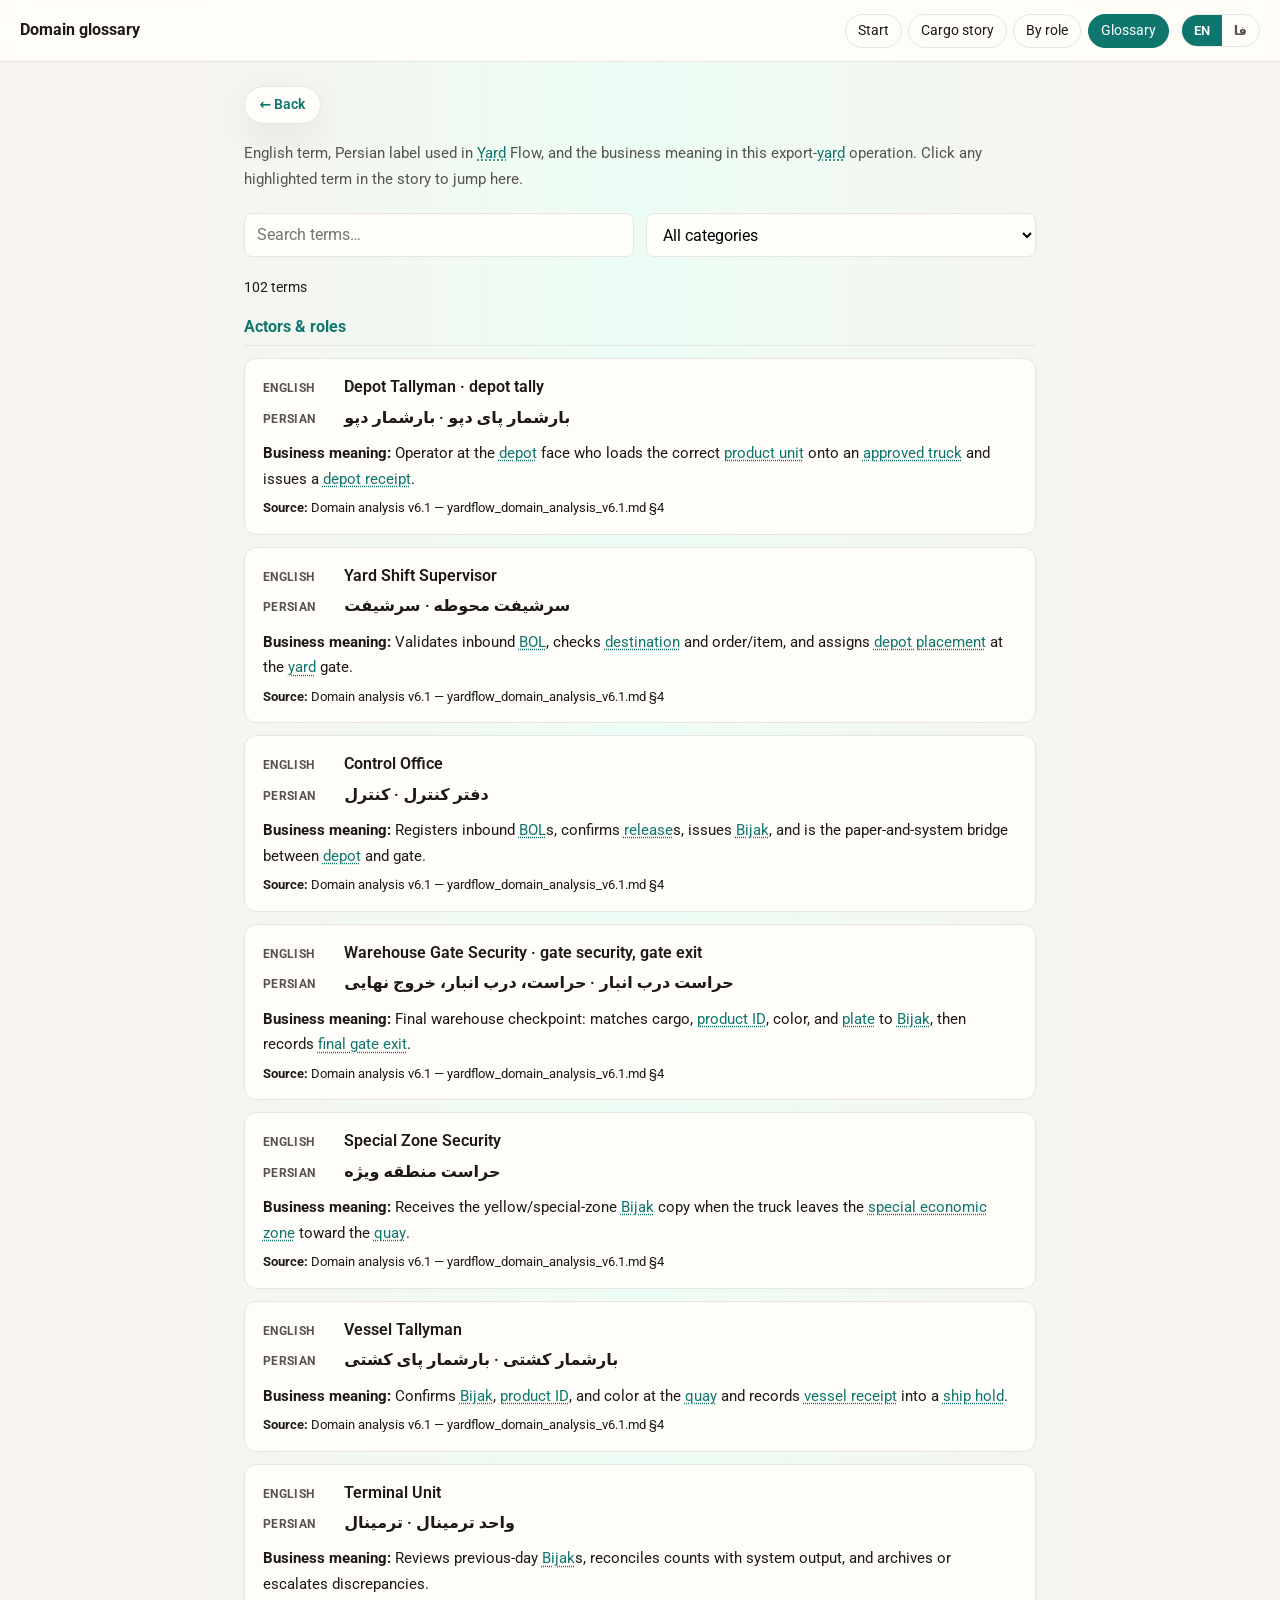
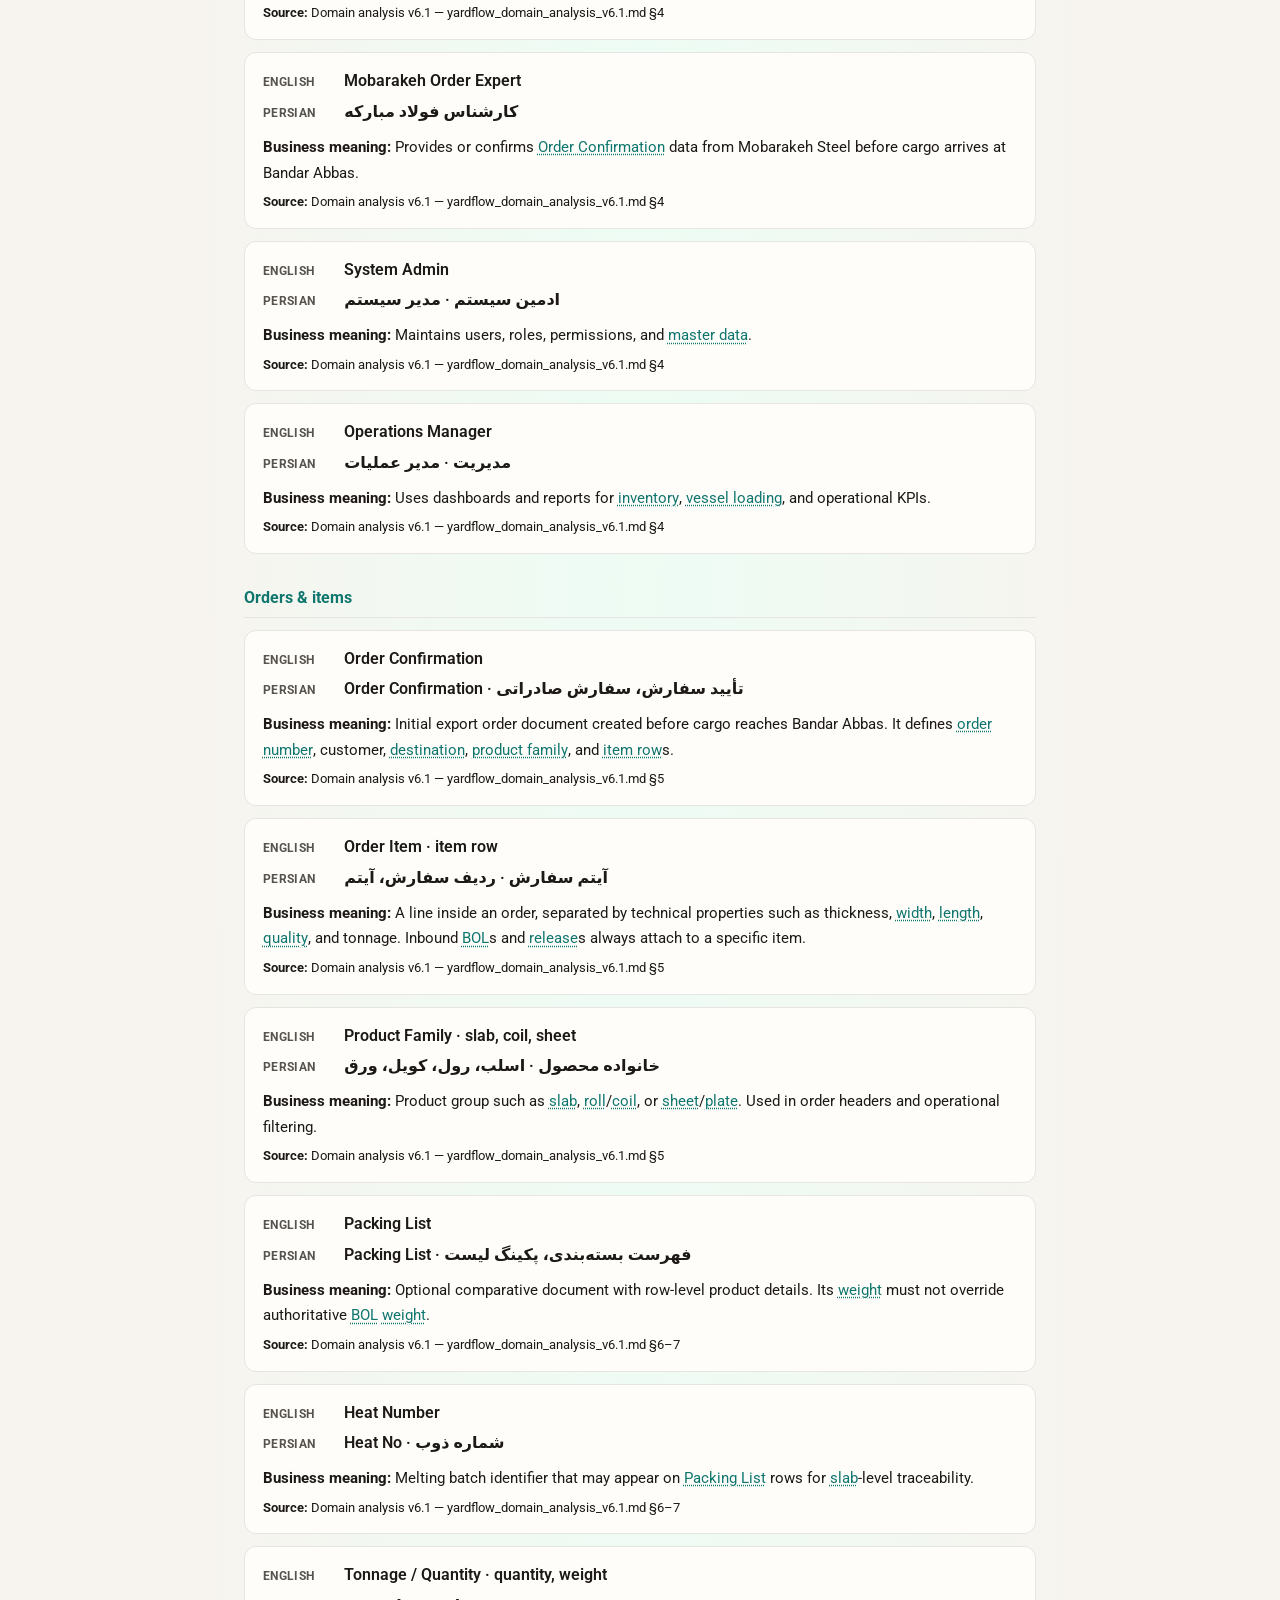
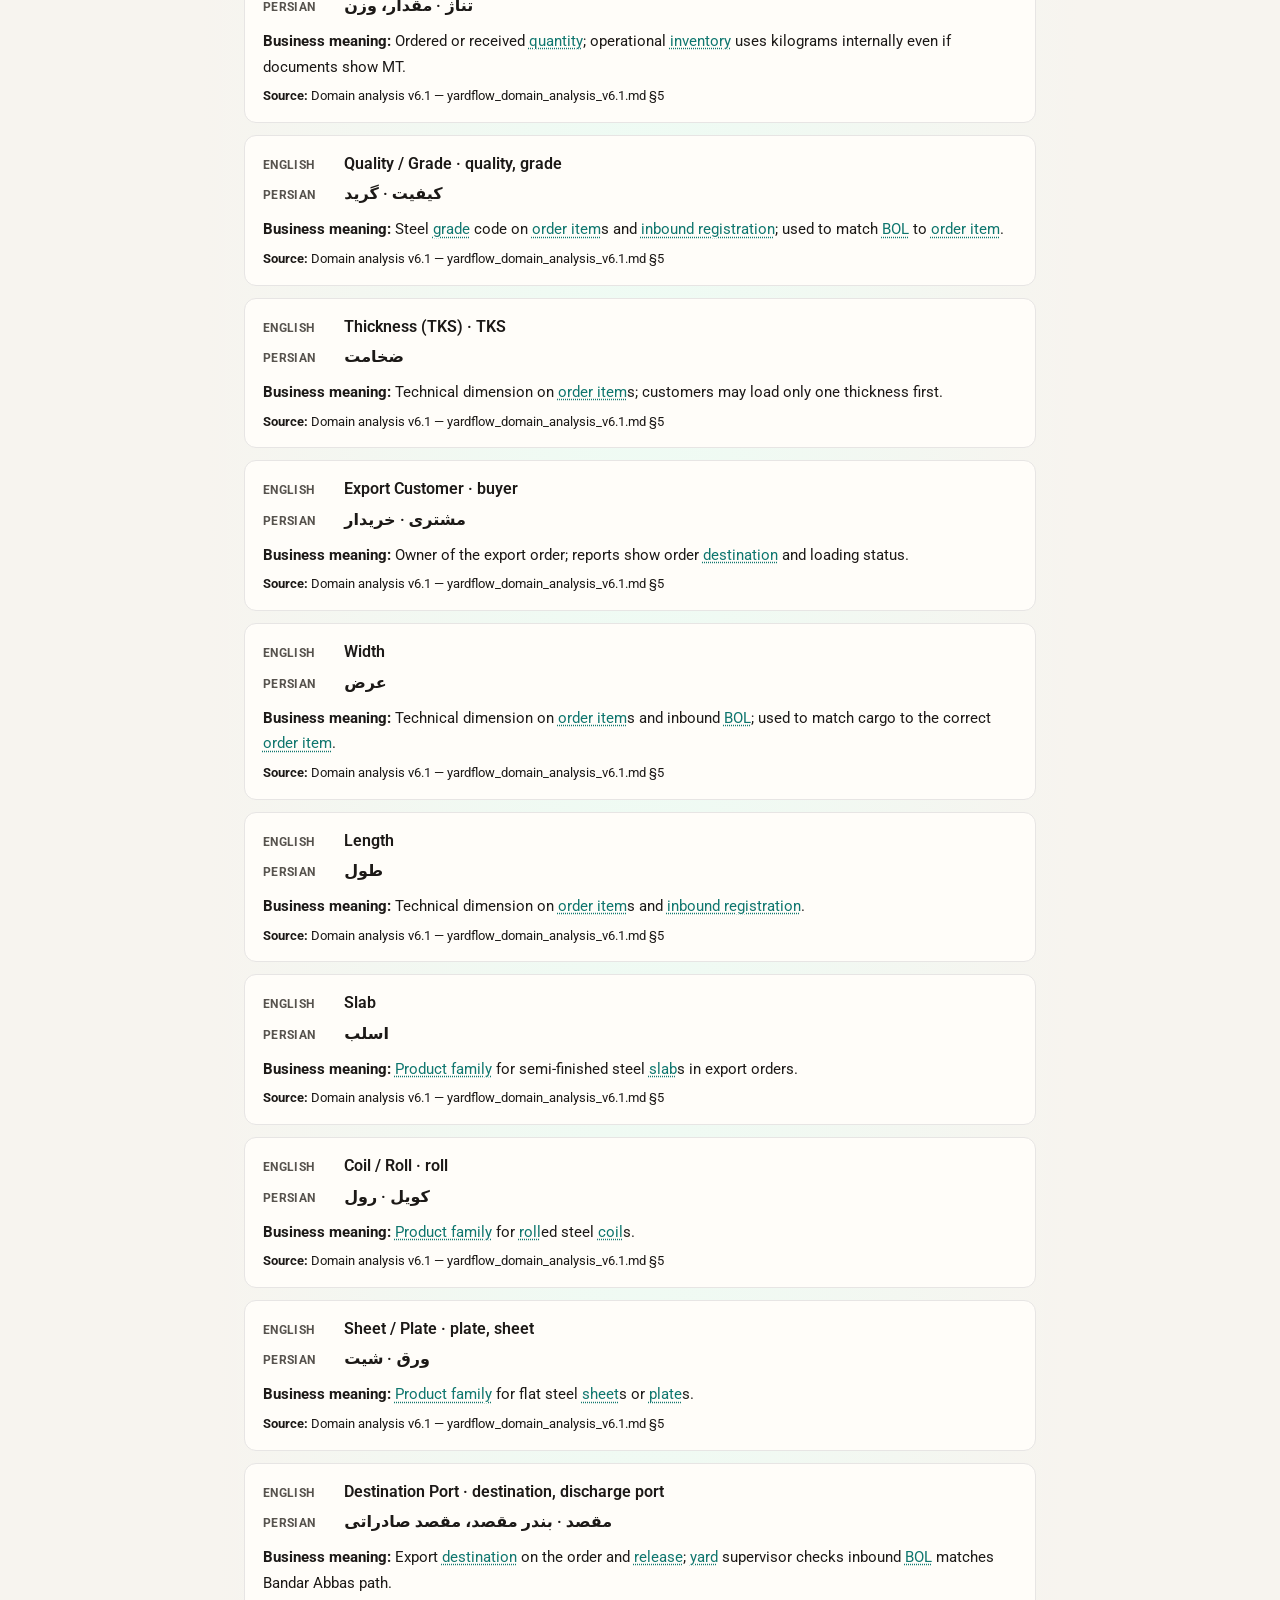
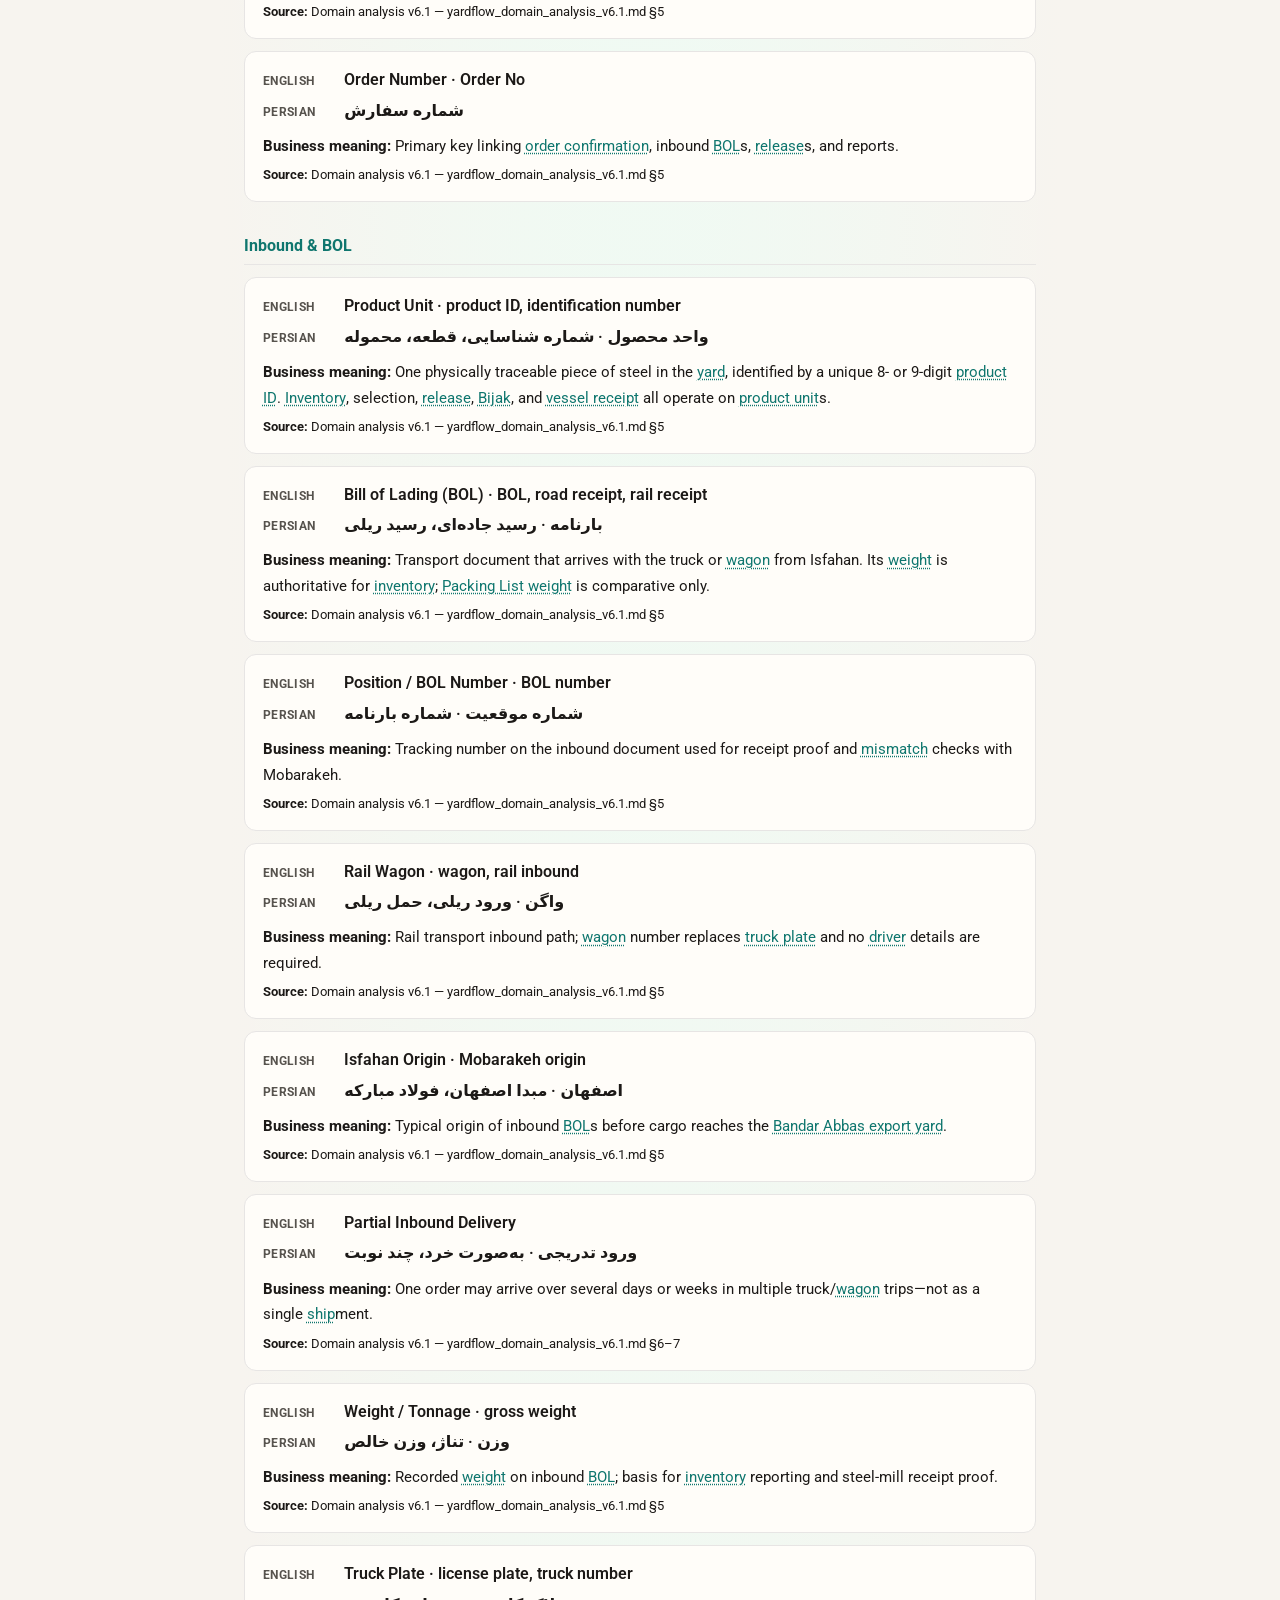
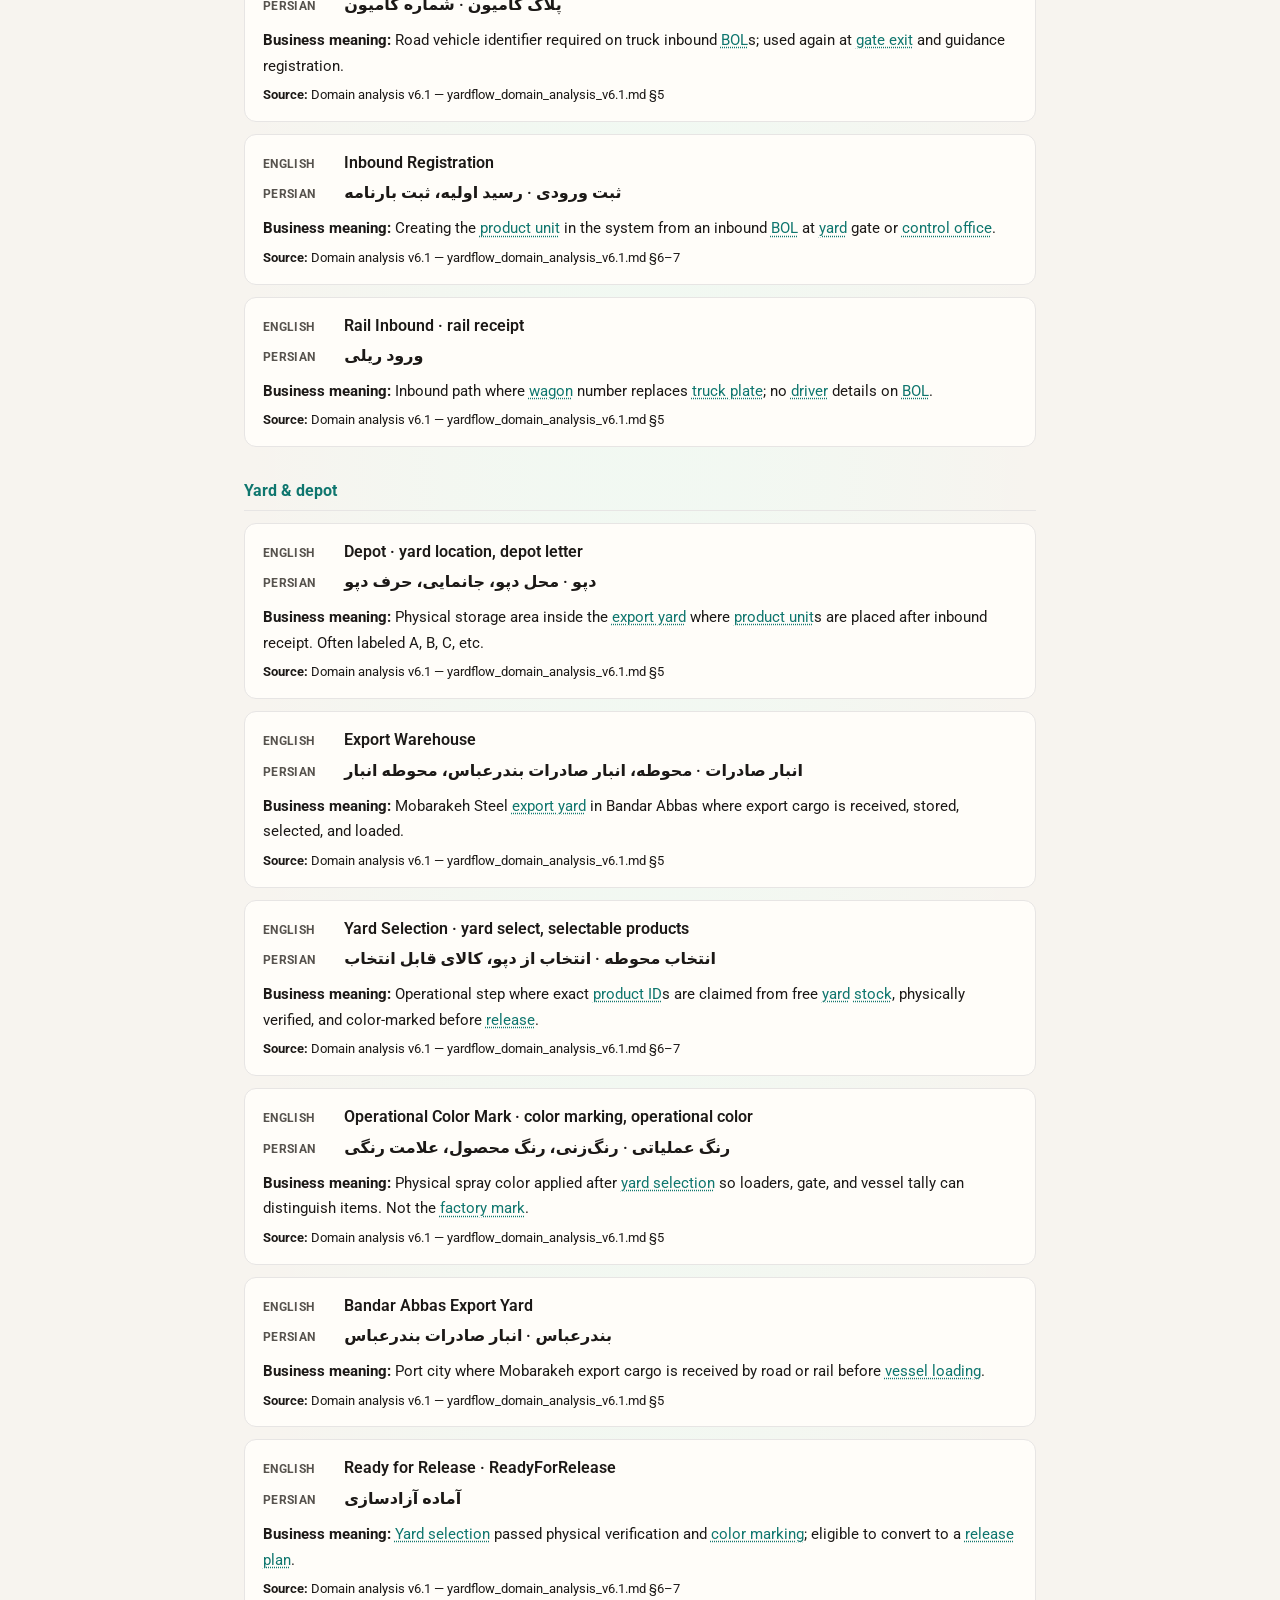
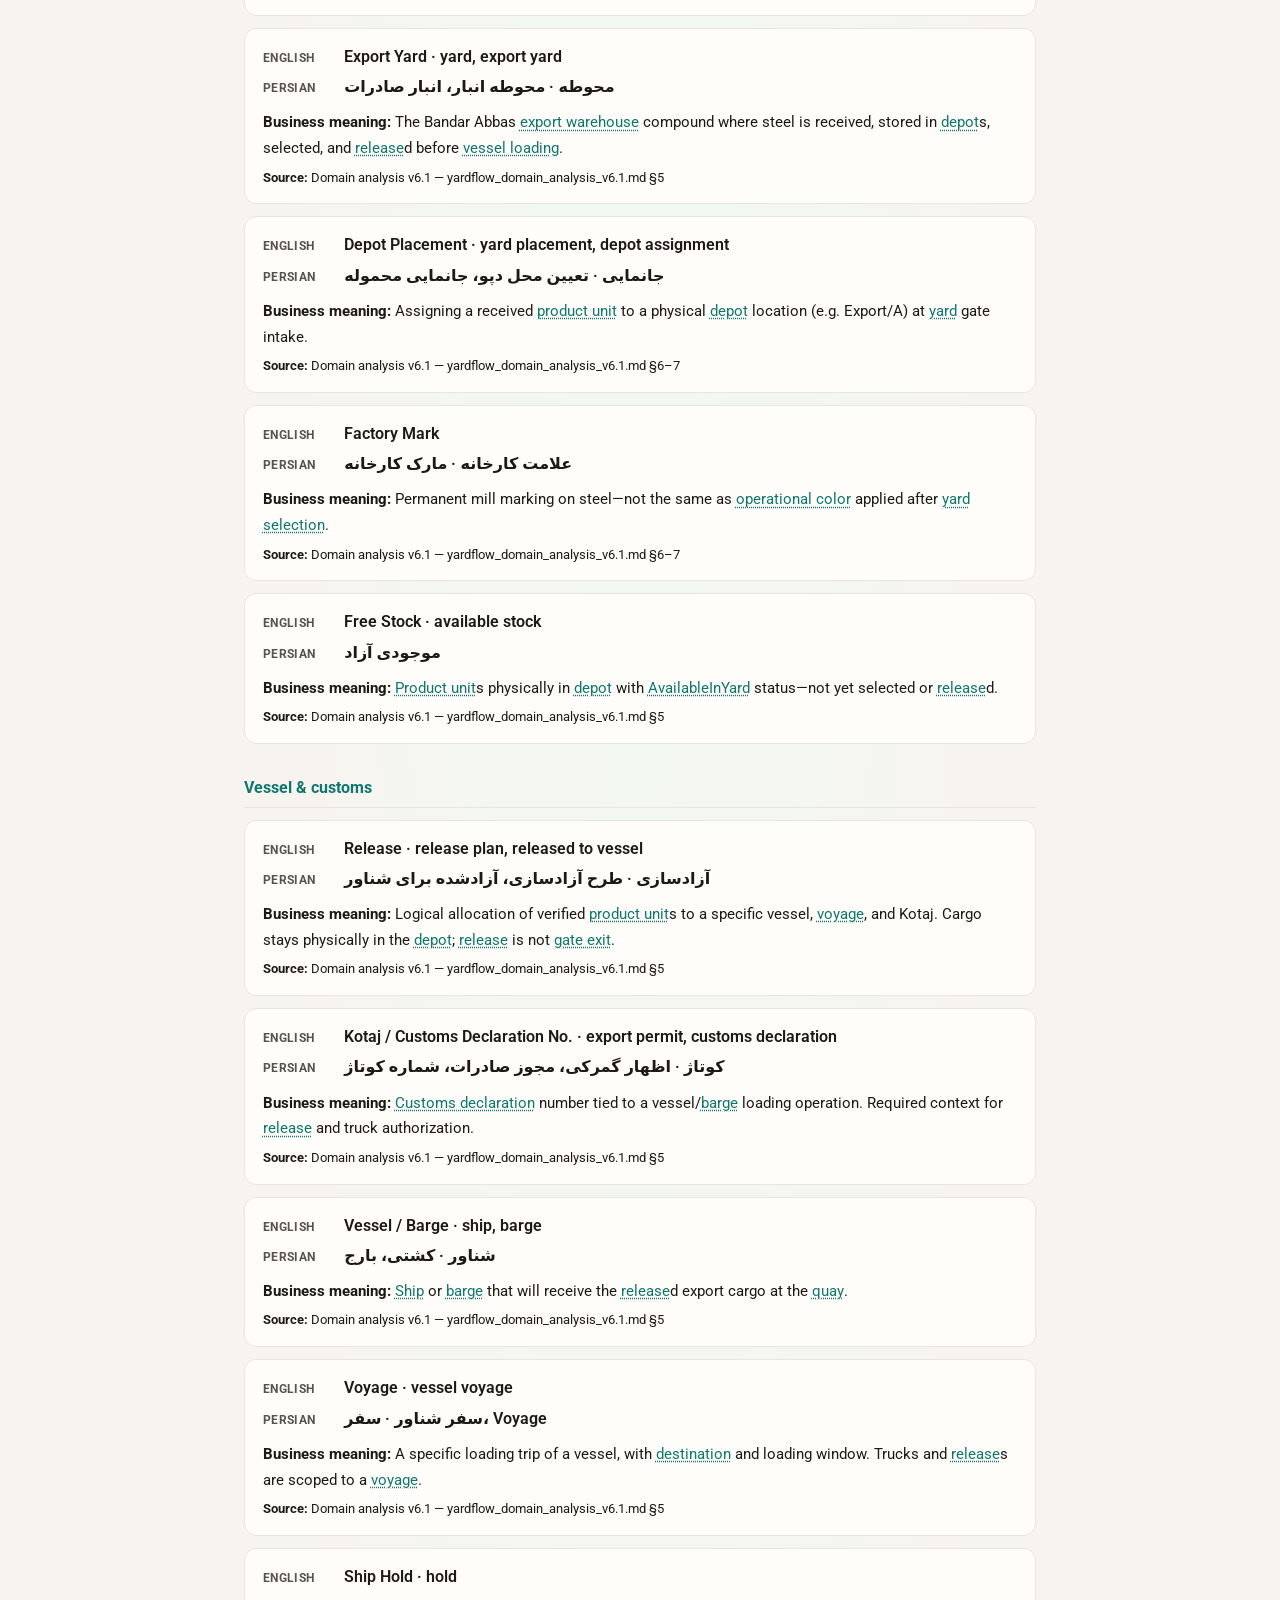
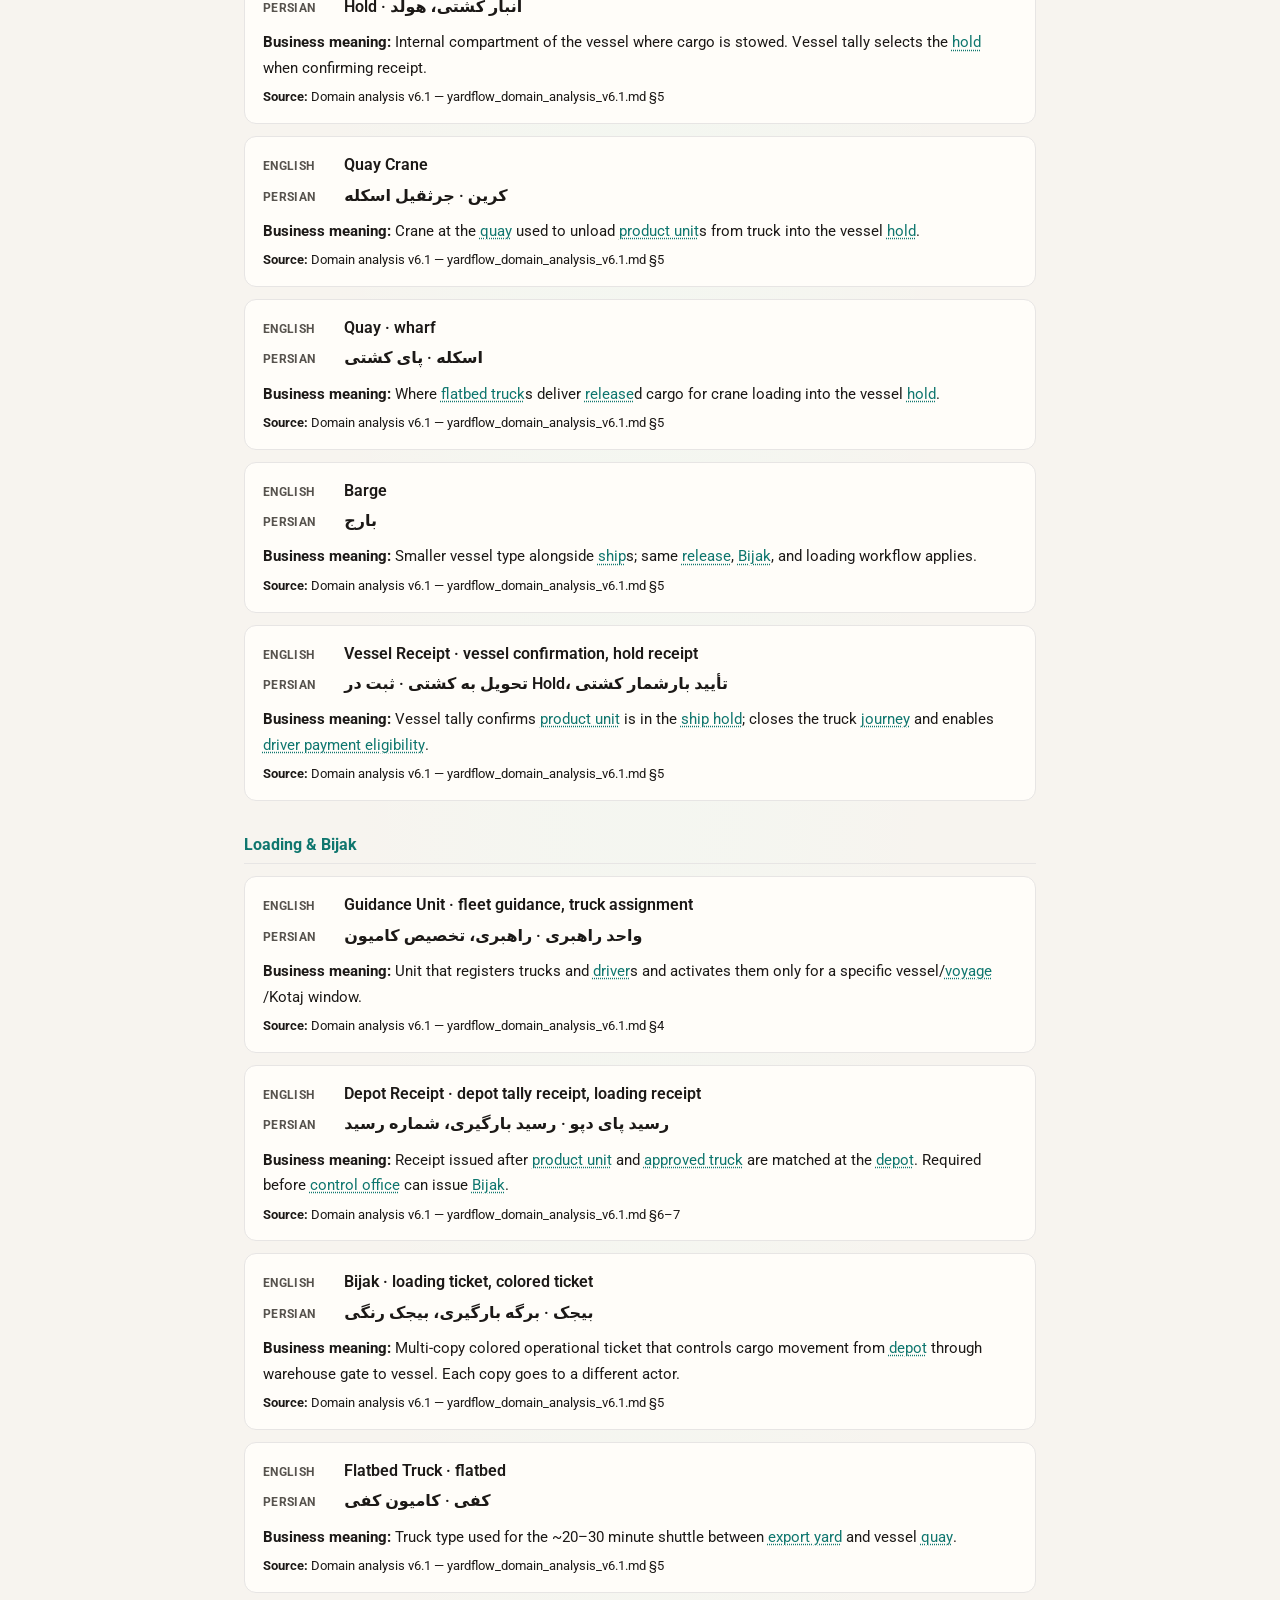
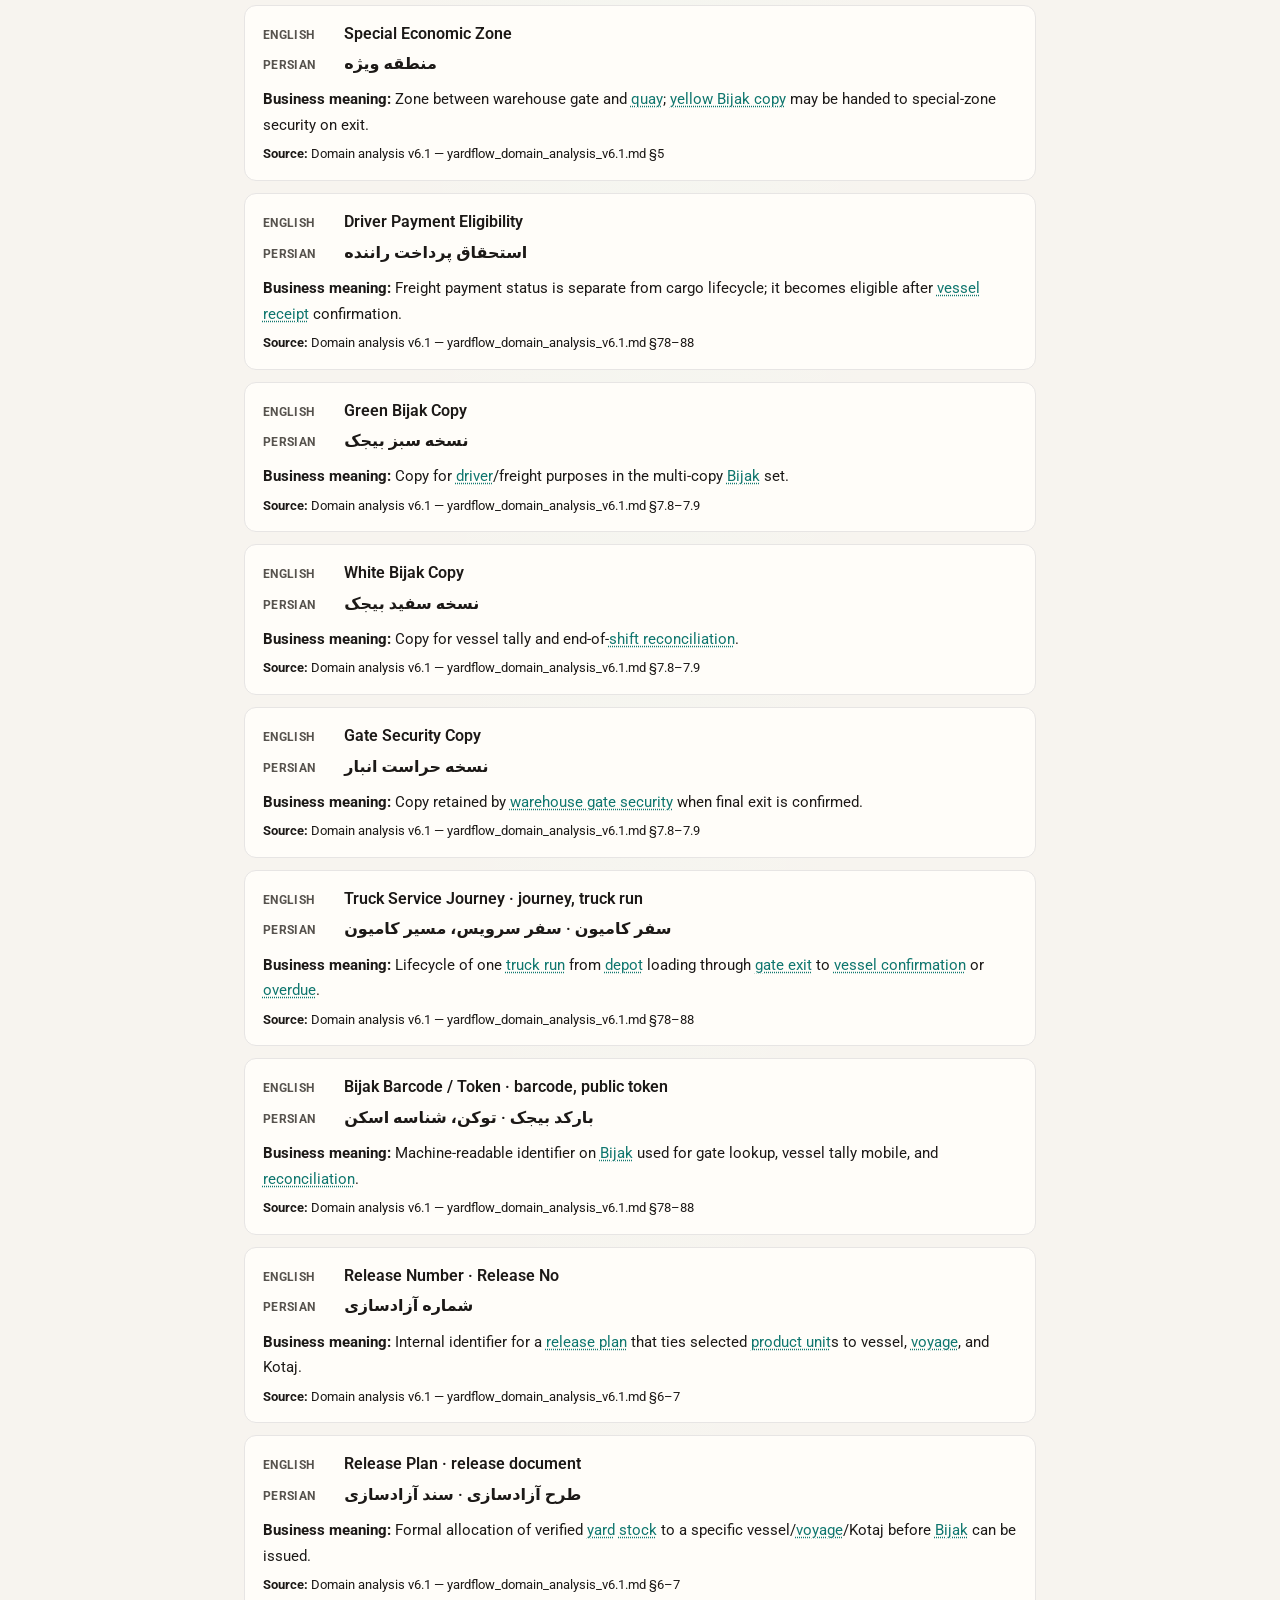
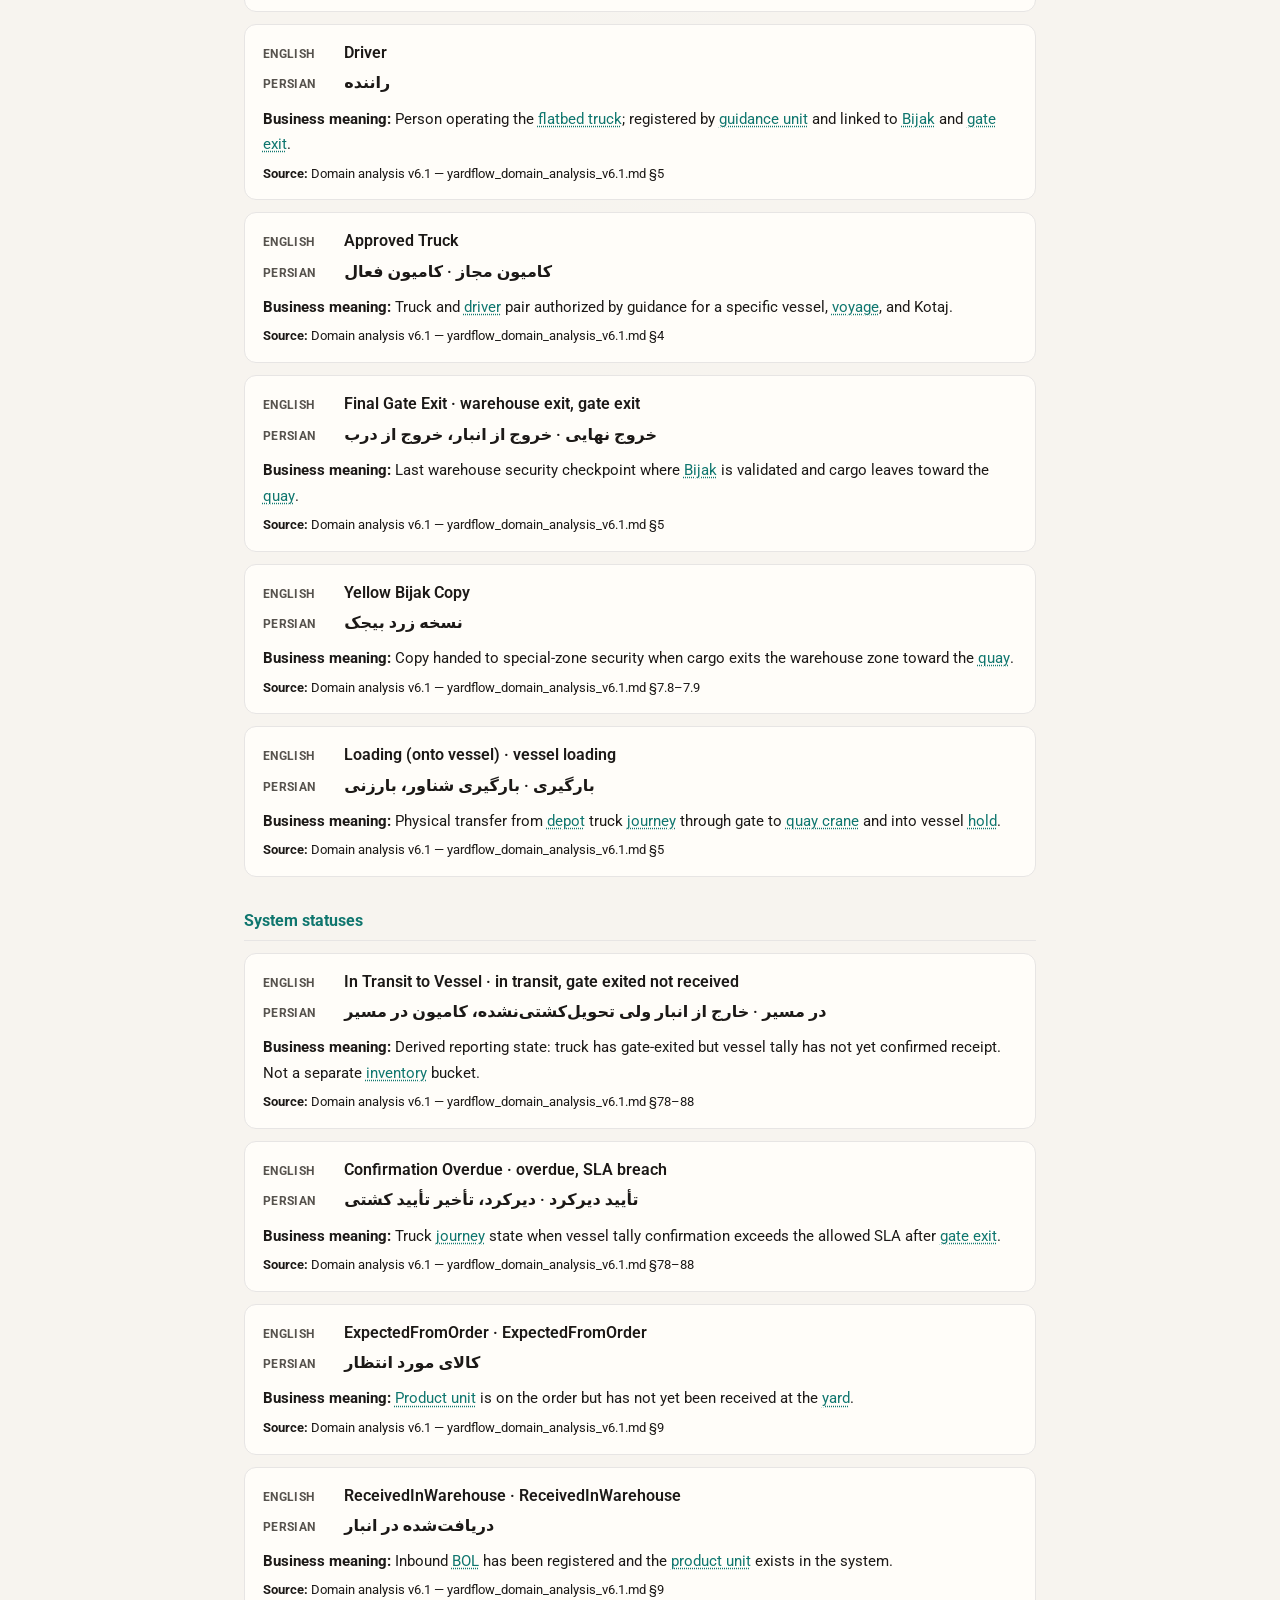
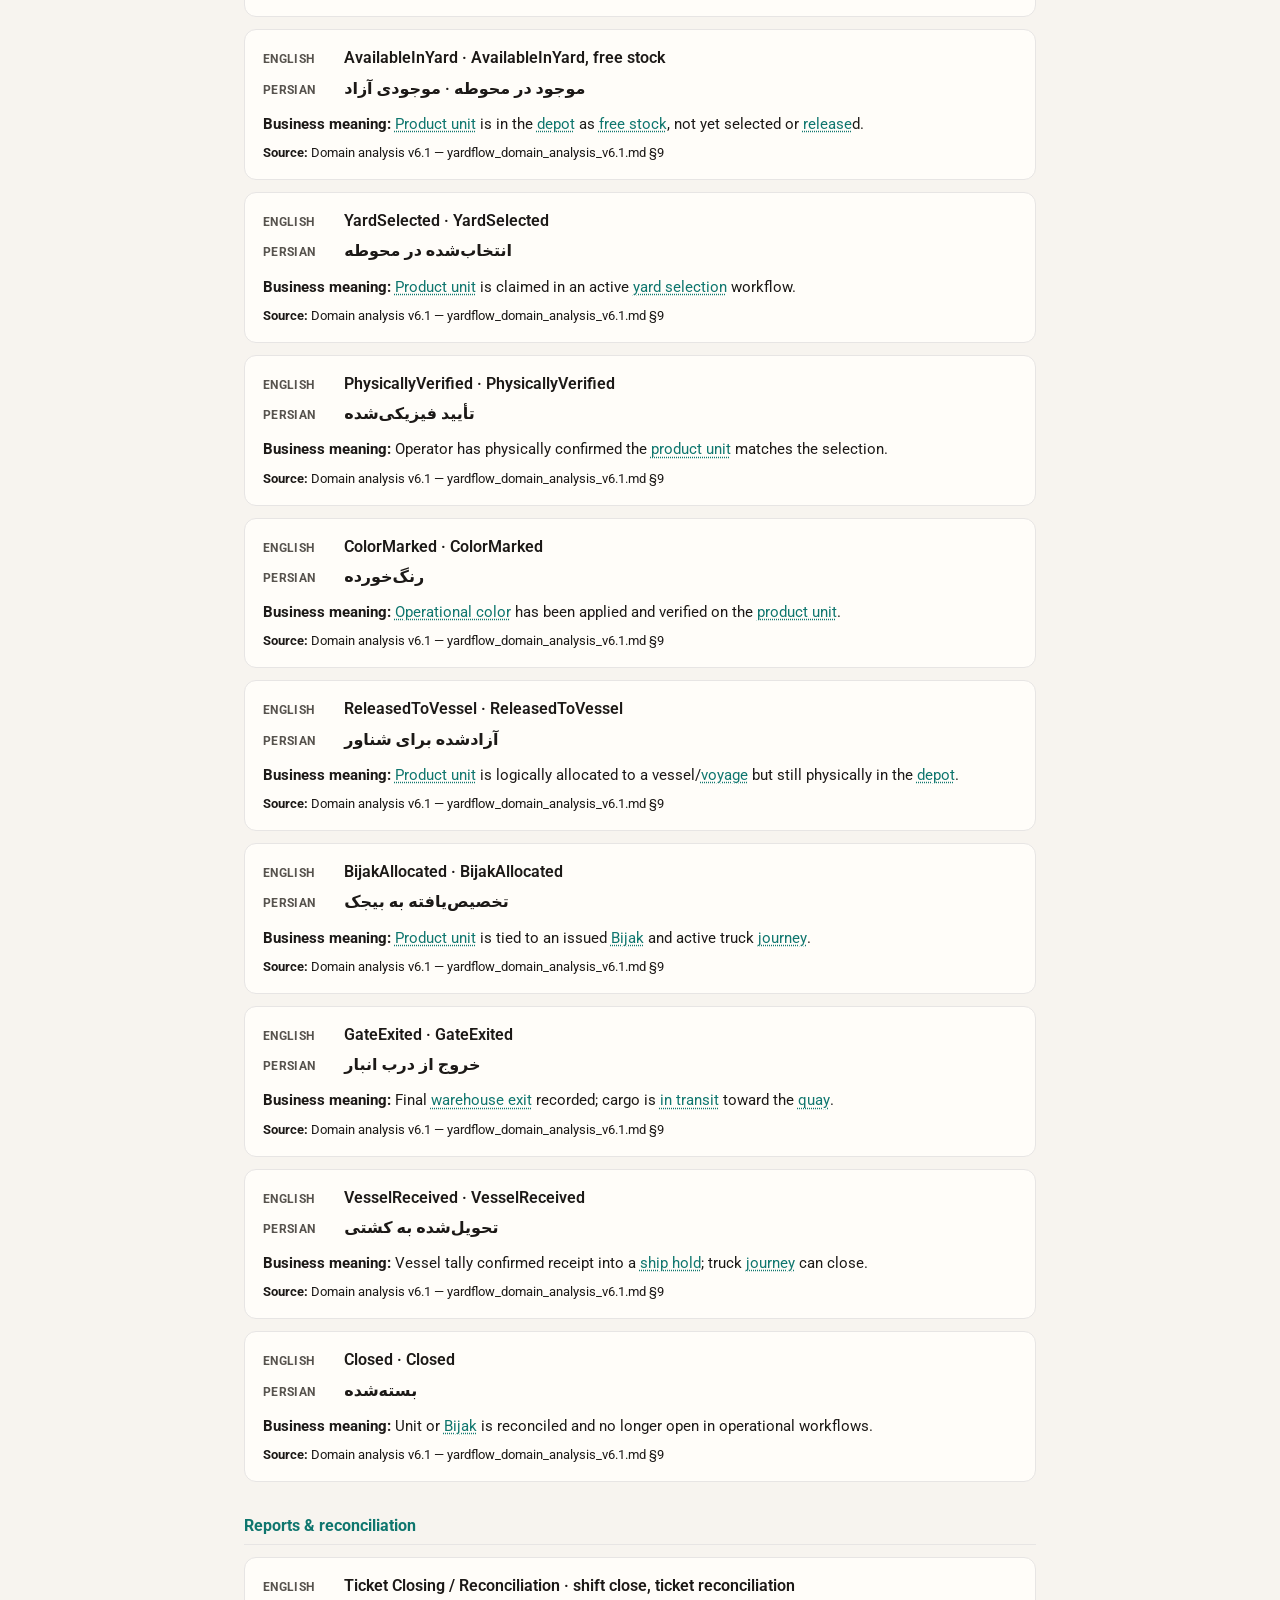
==== commit 328793ea: "Add back button on glossary page returning to the story location. Co-authored-by: Cursor <cursoragen" ====
--- a/glossary.html
+++ b/glossary.html
@@ -22,6 +22,7 @@
   </header>
 
   <main class="wrap glossary-wrap">
+    <a id="glossary-back" class="glossary-back" href="story.html"></a>
     <p class="glossary-intro" data-ui="glossaryIntro" data-glossary></p>
 
     <div class="glossary-toolbar">
@@ -38,6 +39,7 @@
     (function () {
       var Y = YardStory;
       Y.initLangToggle();
+      Y.initGlossaryBack();
 
       var searchEl = document.getElementById("glossary-search");
       var catEl = document.getElementById("glossary-category");
--- a/shared/styles.css
+++ b/shared/styles.css
@@ -209,7 +209,7 @@
   border: 1px solid var(--line);
   border-radius: var(--radius);
   margin-bottom: 1.5rem;
-  overflow: hidden;
+  overflow: visible;
   box-shadow: var(--shadow);
   scroll-margin-top: 72px;
 }
@@ -490,14 +490,72 @@
   text-decoration: underline;
   text-decoration-style: dotted;
   text-underline-offset: 0.15em;
+  position: relative;
+  cursor: help;
 }
 a.gloss-term:hover {
   text-decoration-style: solid;
   background: rgba(17, 94, 89, 0.08);
 }
+a.gloss-term::after {
+  content: attr(data-tip);
+  position: absolute;
+  left: 50%;
+  top: calc(100% + 0.45rem);
+  bottom: auto;
+  transform: translateX(-50%);
+  width: max-content;
+  max-width: min(22rem, 88vw);
+  padding: 0.55rem 0.7rem;
+  border-radius: 8px;
+  background: #134e4a;
+  color: #fff;
+  font-size: 0.82rem;
+  font-weight: 400;
+  line-height: 1.55;
+  text-align: start;
+  white-space: pre-line;
+  box-shadow: 0 6px 20px rgba(0, 0, 0, 0.2);
+  text-decoration: none;
+  opacity: 0;
+  visibility: hidden;
+  pointer-events: none;
+  transition: opacity 0.12s ease, visibility 0.12s ease;
+  z-index: 60;
+}
+html[dir="rtl"] a.gloss-term::after {
+  text-align: right;
+  line-height: 1.85;
+}
+a.gloss-term:hover::after,
+a.gloss-term:focus-visible::after {
+  opacity: 1;
+  visibility: visible;
+}
 
 /* Glossary page */
 .glossary-wrap { max-width: 52rem; }
+.glossary-back {
+  display: inline-flex;
+  align-items: center;
+  margin-bottom: 1rem;
+  padding: 0.42rem 0.9rem;
+  border-radius: 999px;
+  border: 1px solid var(--line);
+  background: var(--paper);
+  color: var(--accent);
+  text-decoration: none;
+  font-size: 0.88rem;
+  font-weight: 600;
+  box-shadow: var(--shadow);
+}
+.glossary-back:hover {
+  border-color: var(--accent);
+  background: rgba(17, 94, 89, 0.06);
+}
+html[dir="rtl"] .glossary-back {
+  flex-direction: row-reverse;
+}
 .glossary-intro {
   color: var(--muted);
   font-size: 0.95rem;
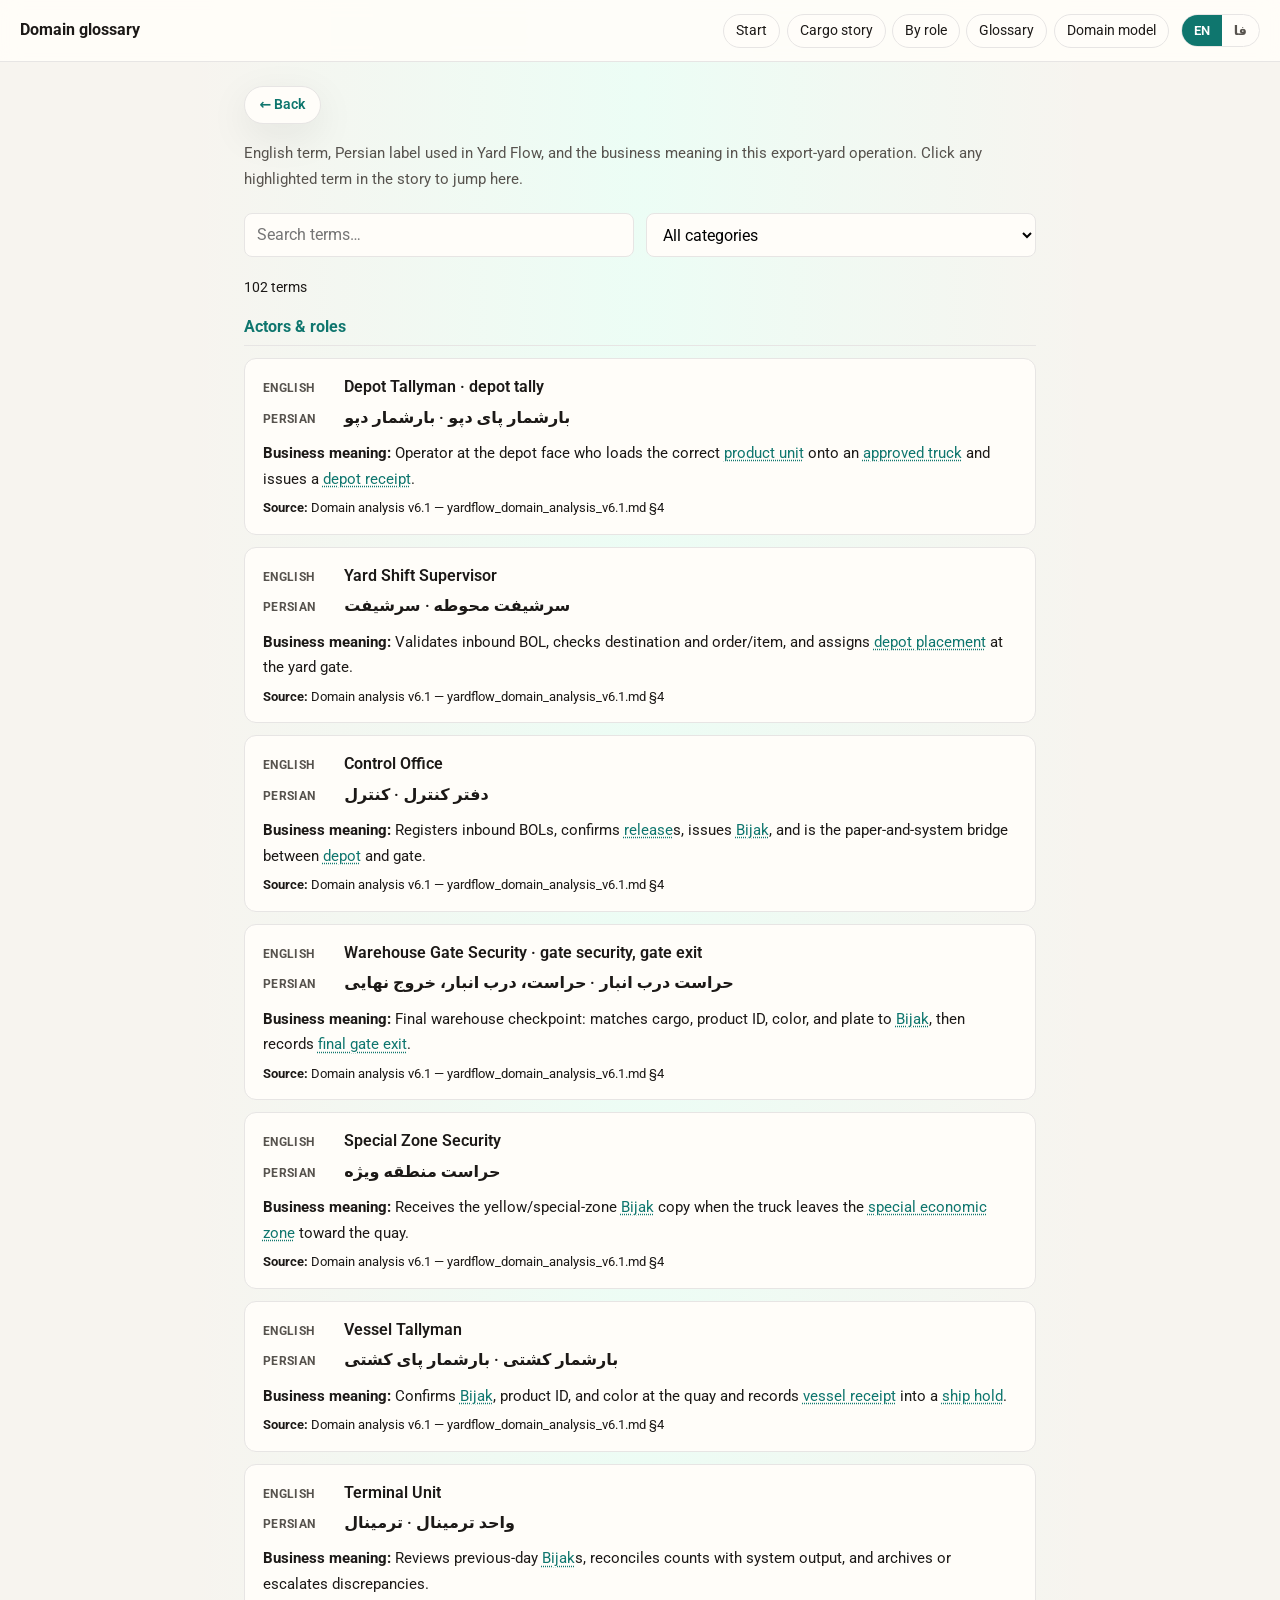
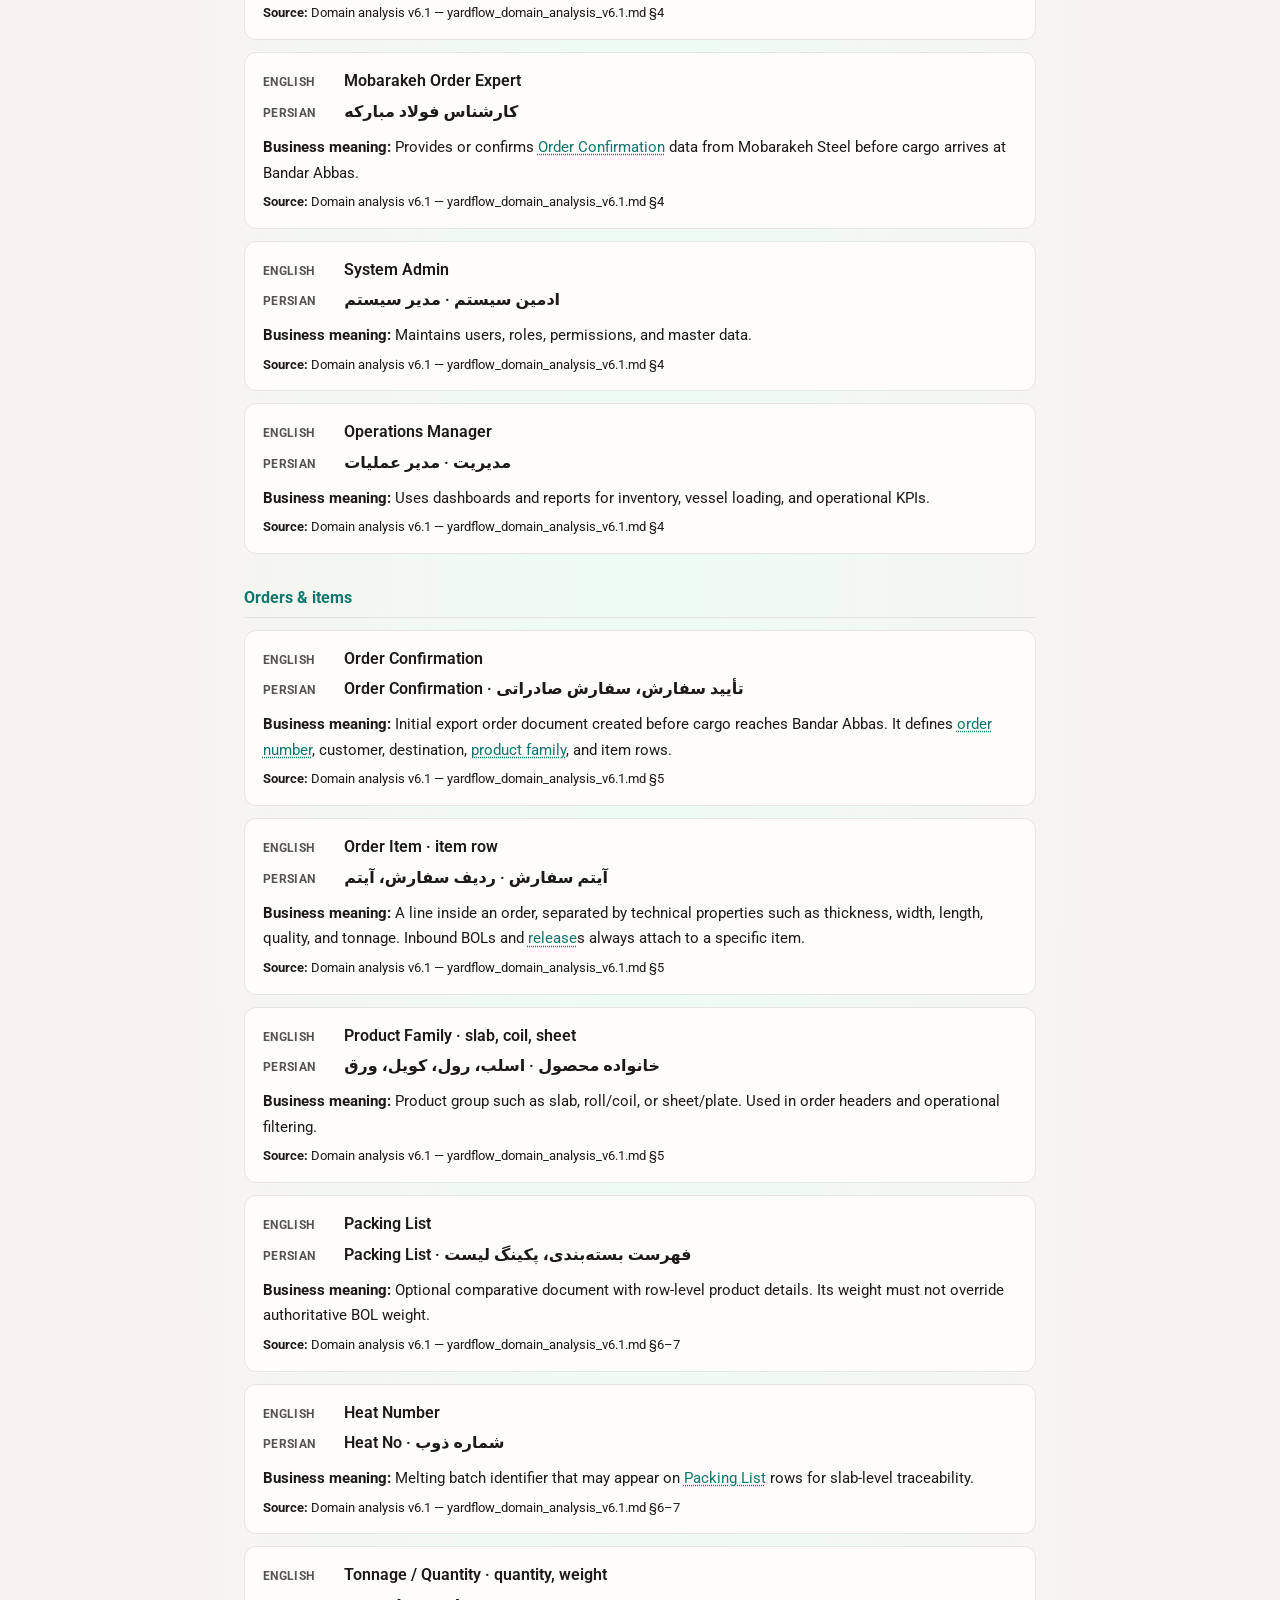
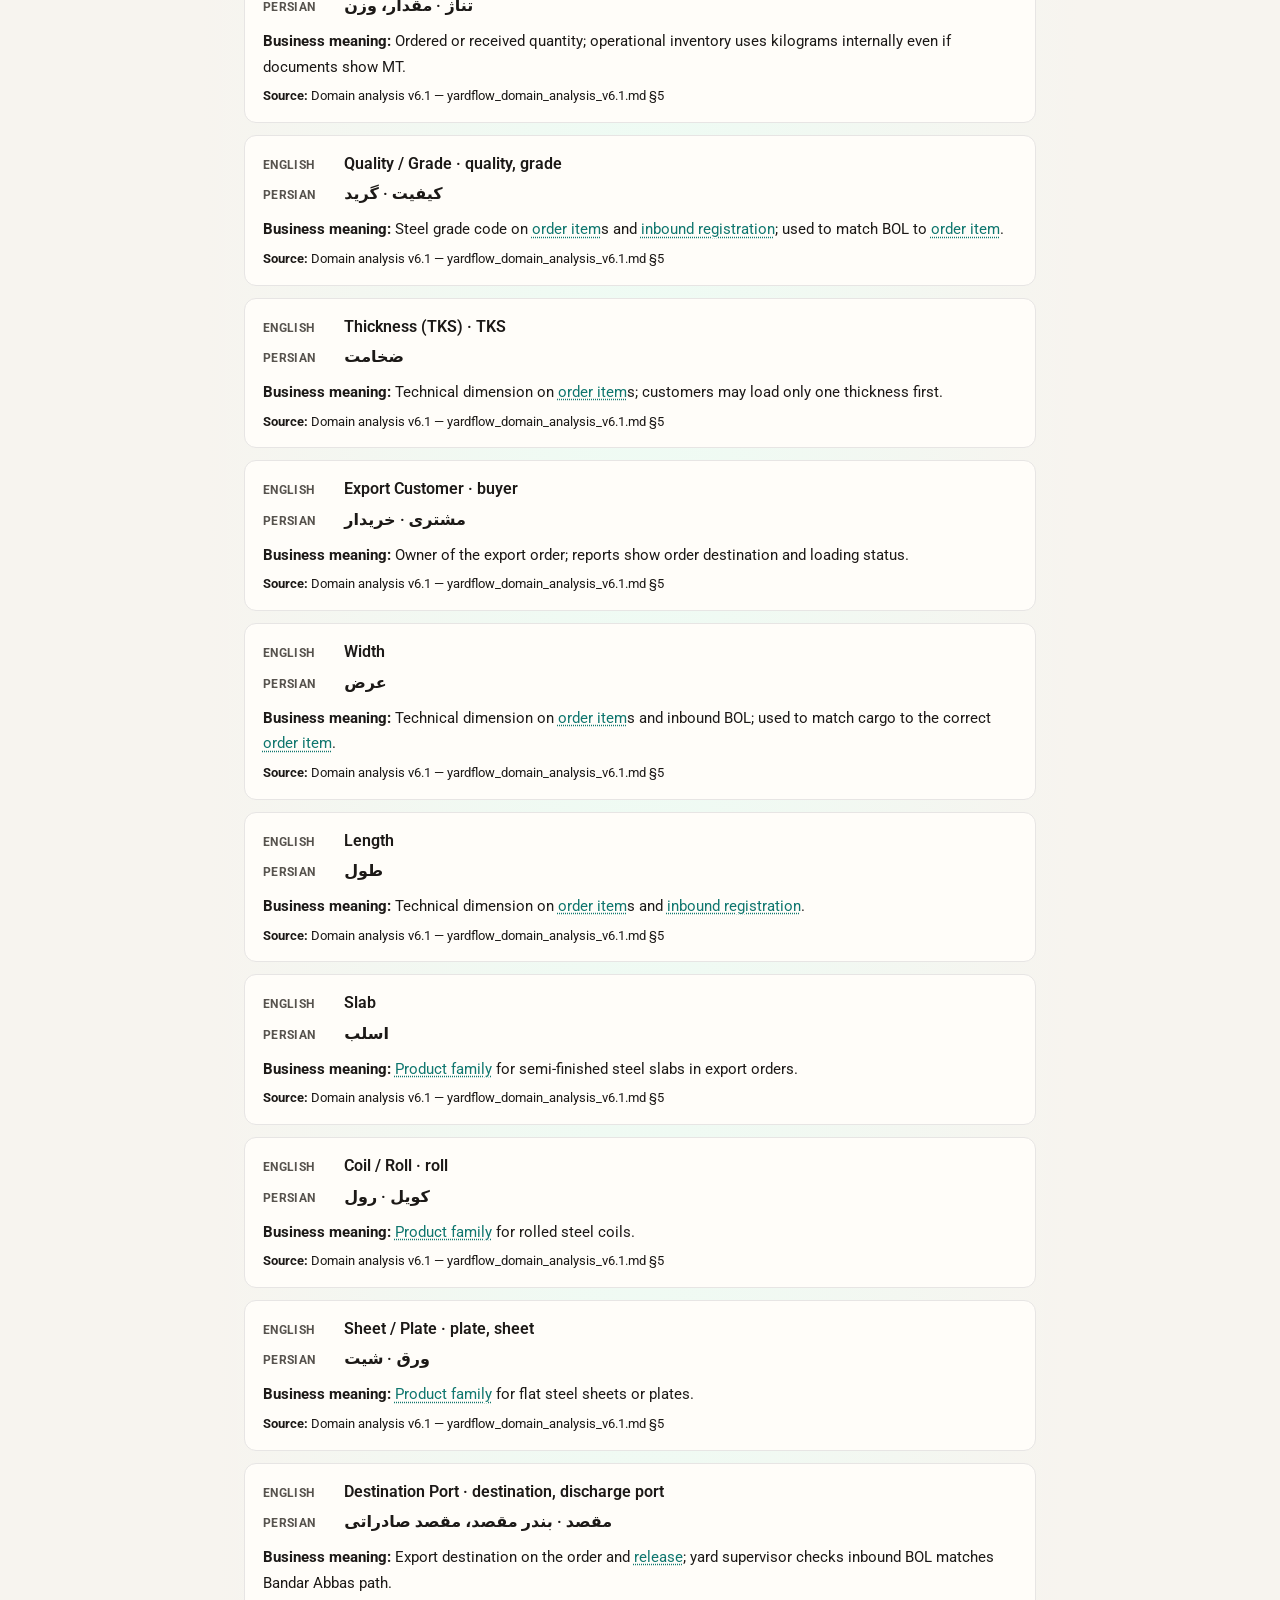
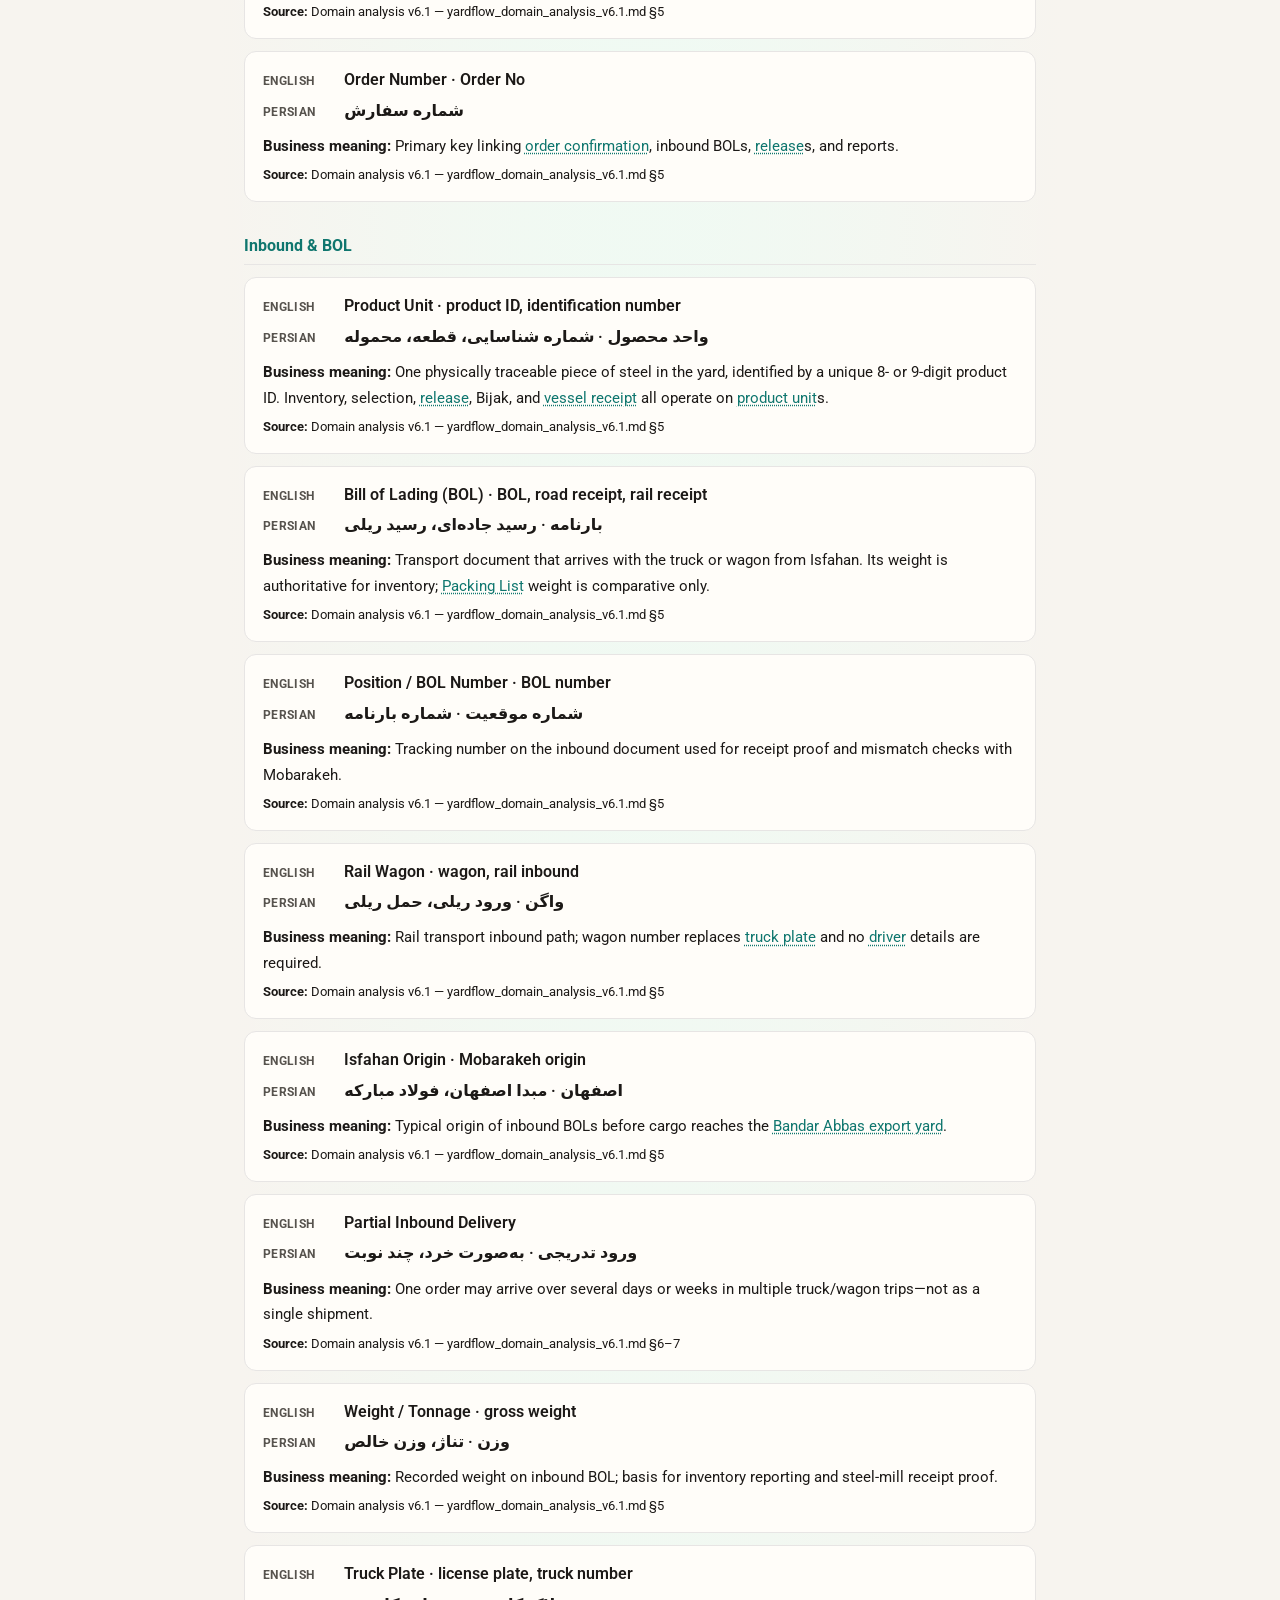
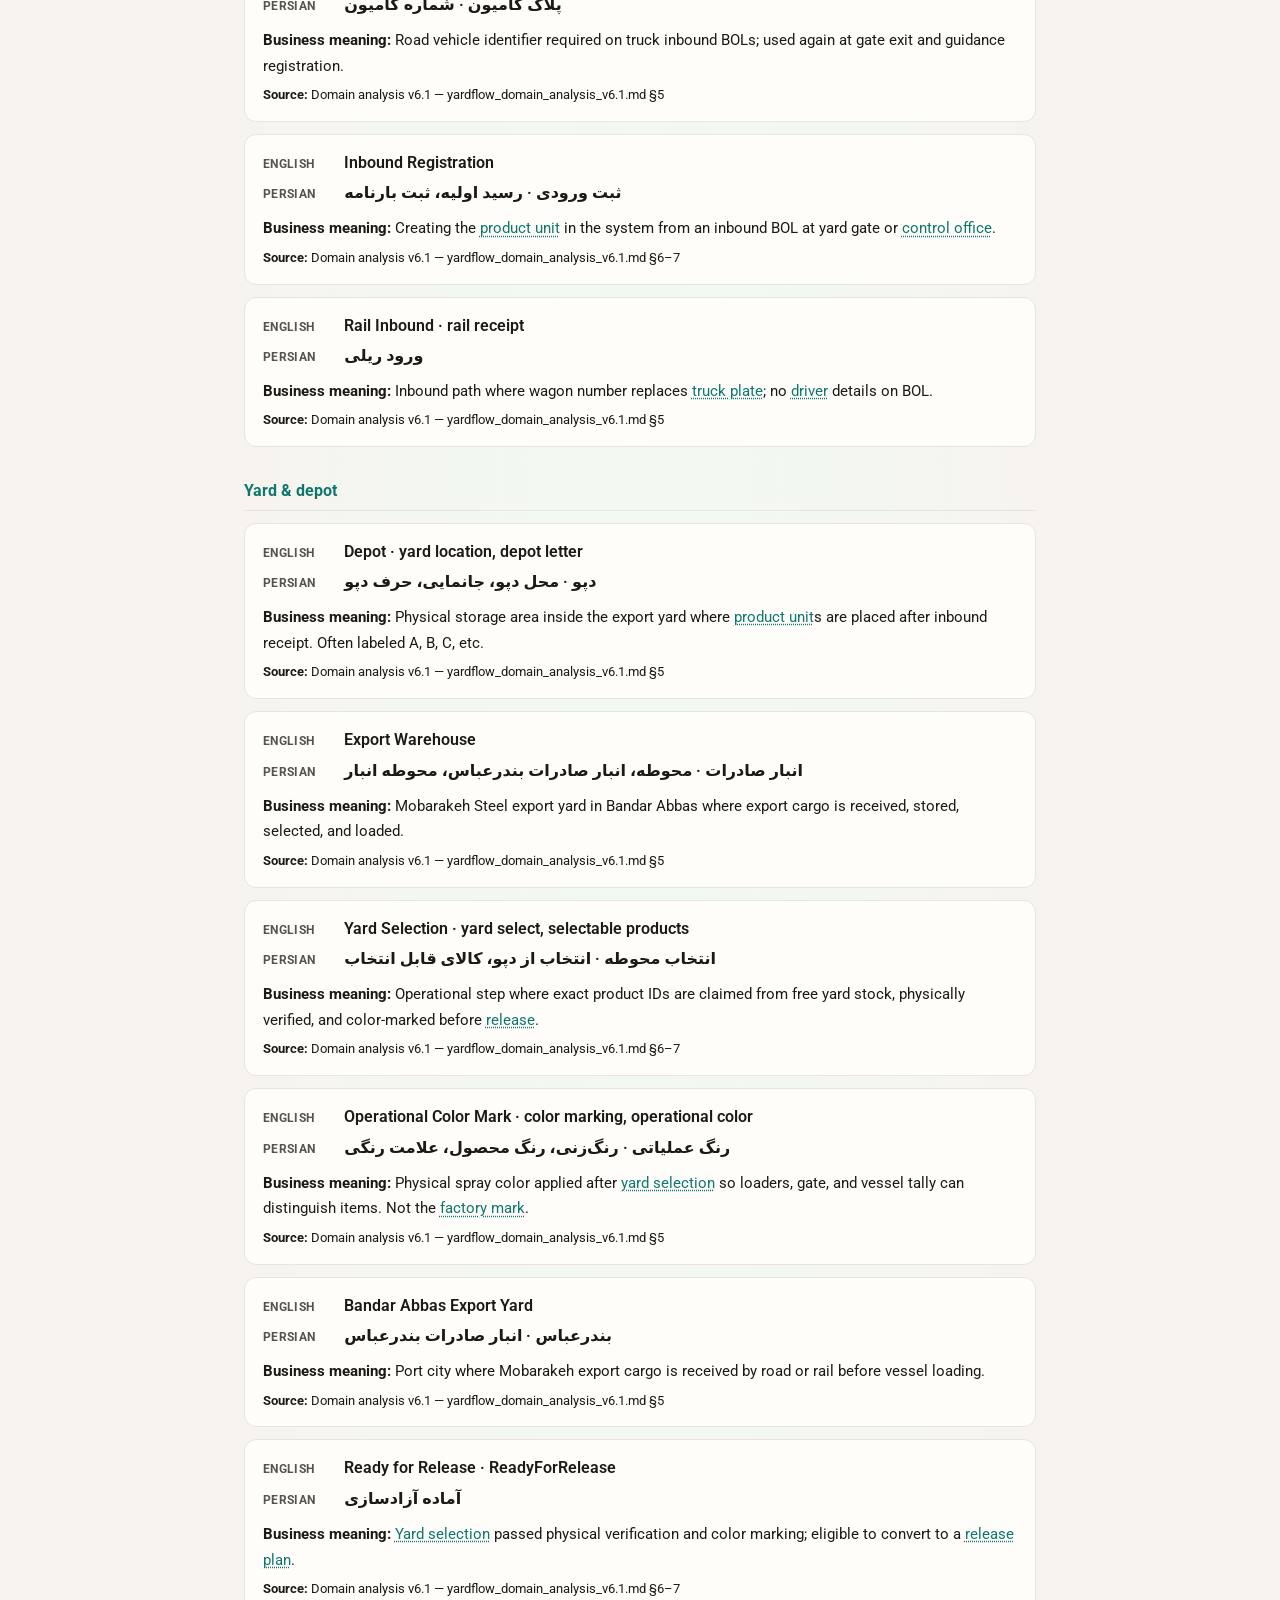
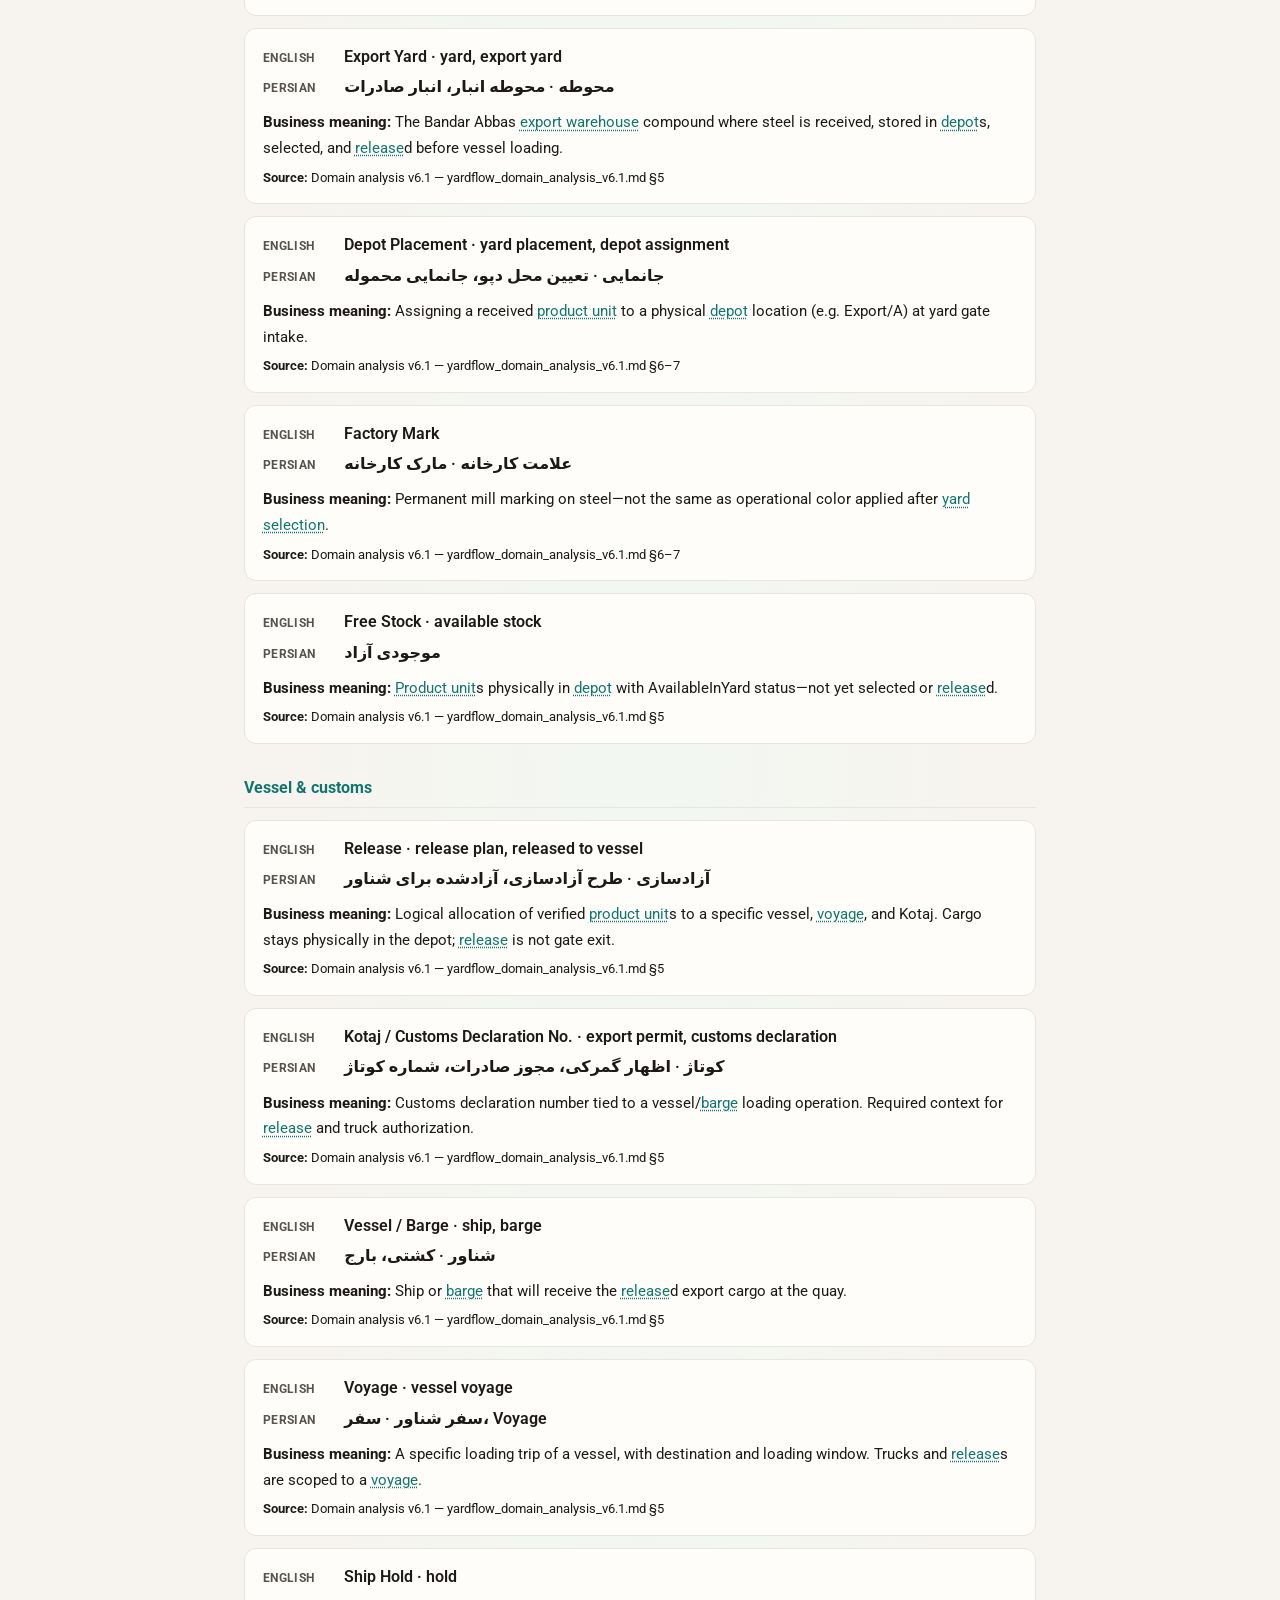
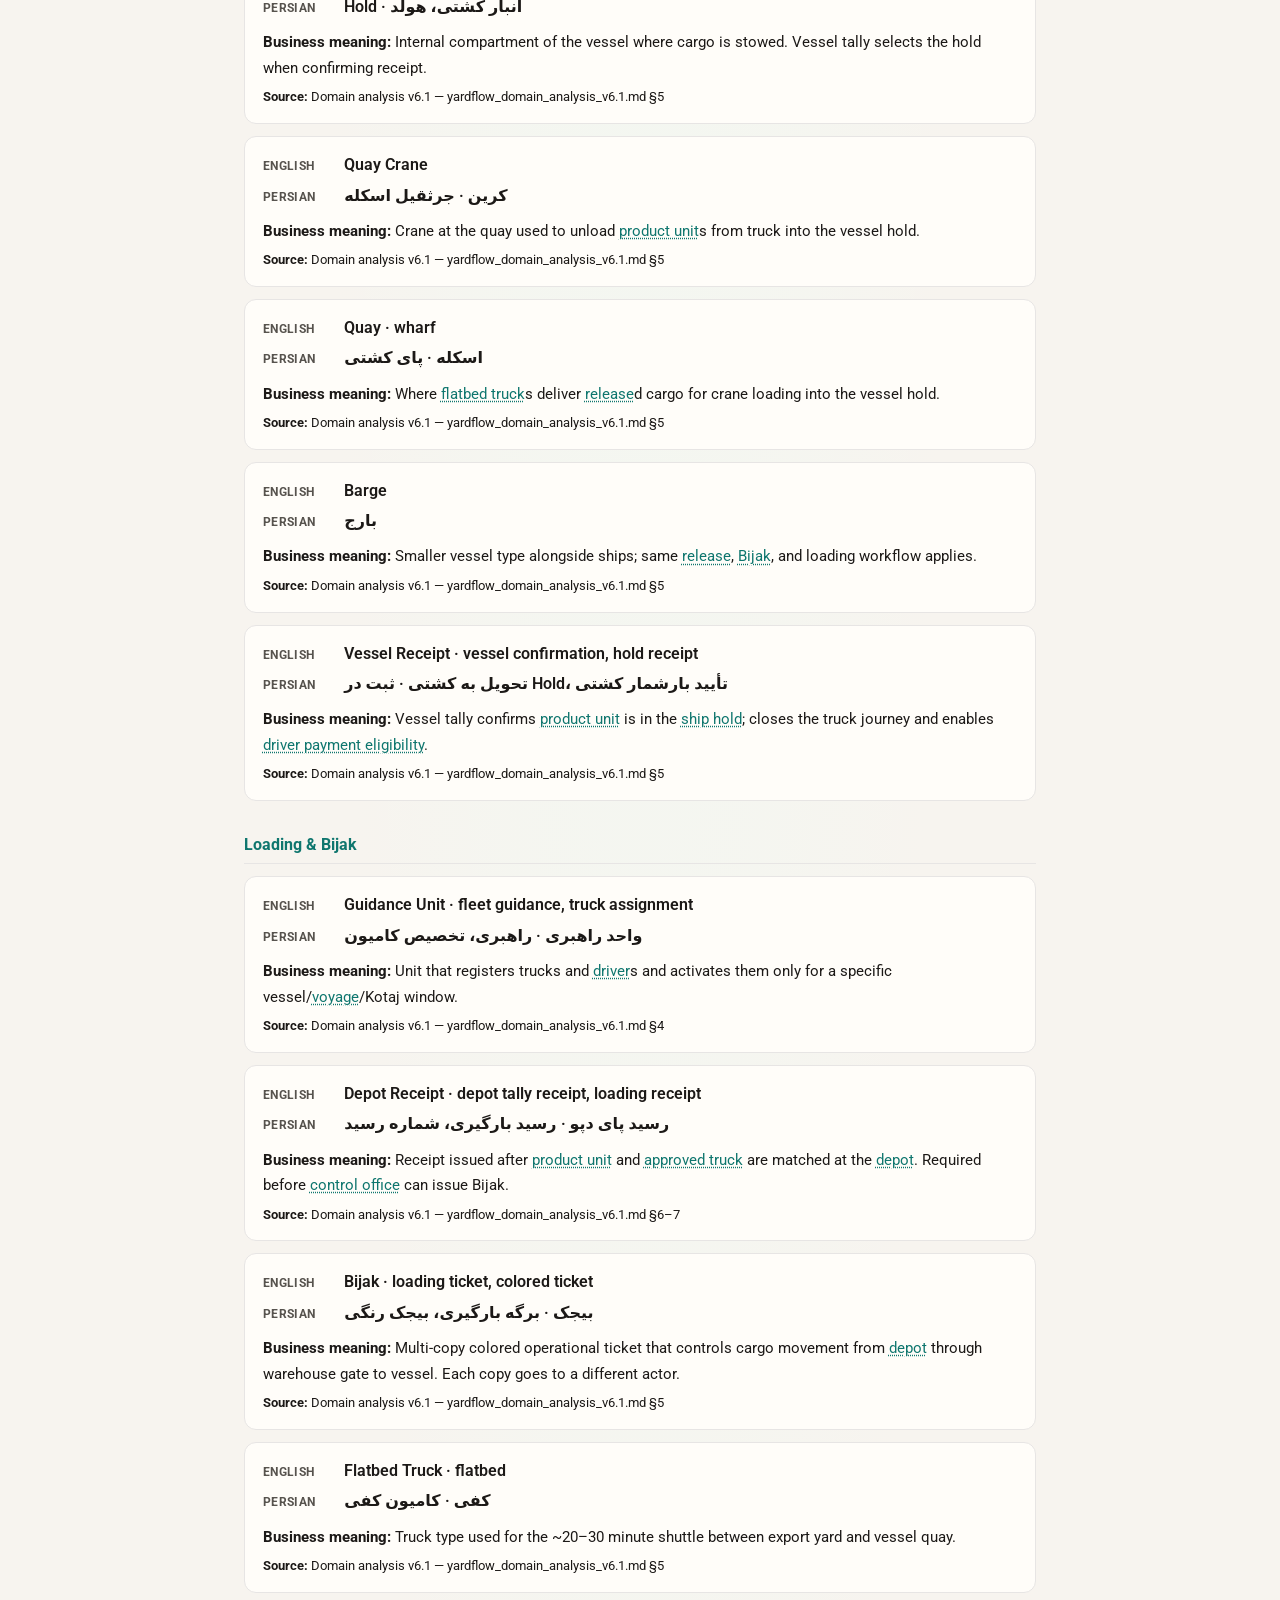
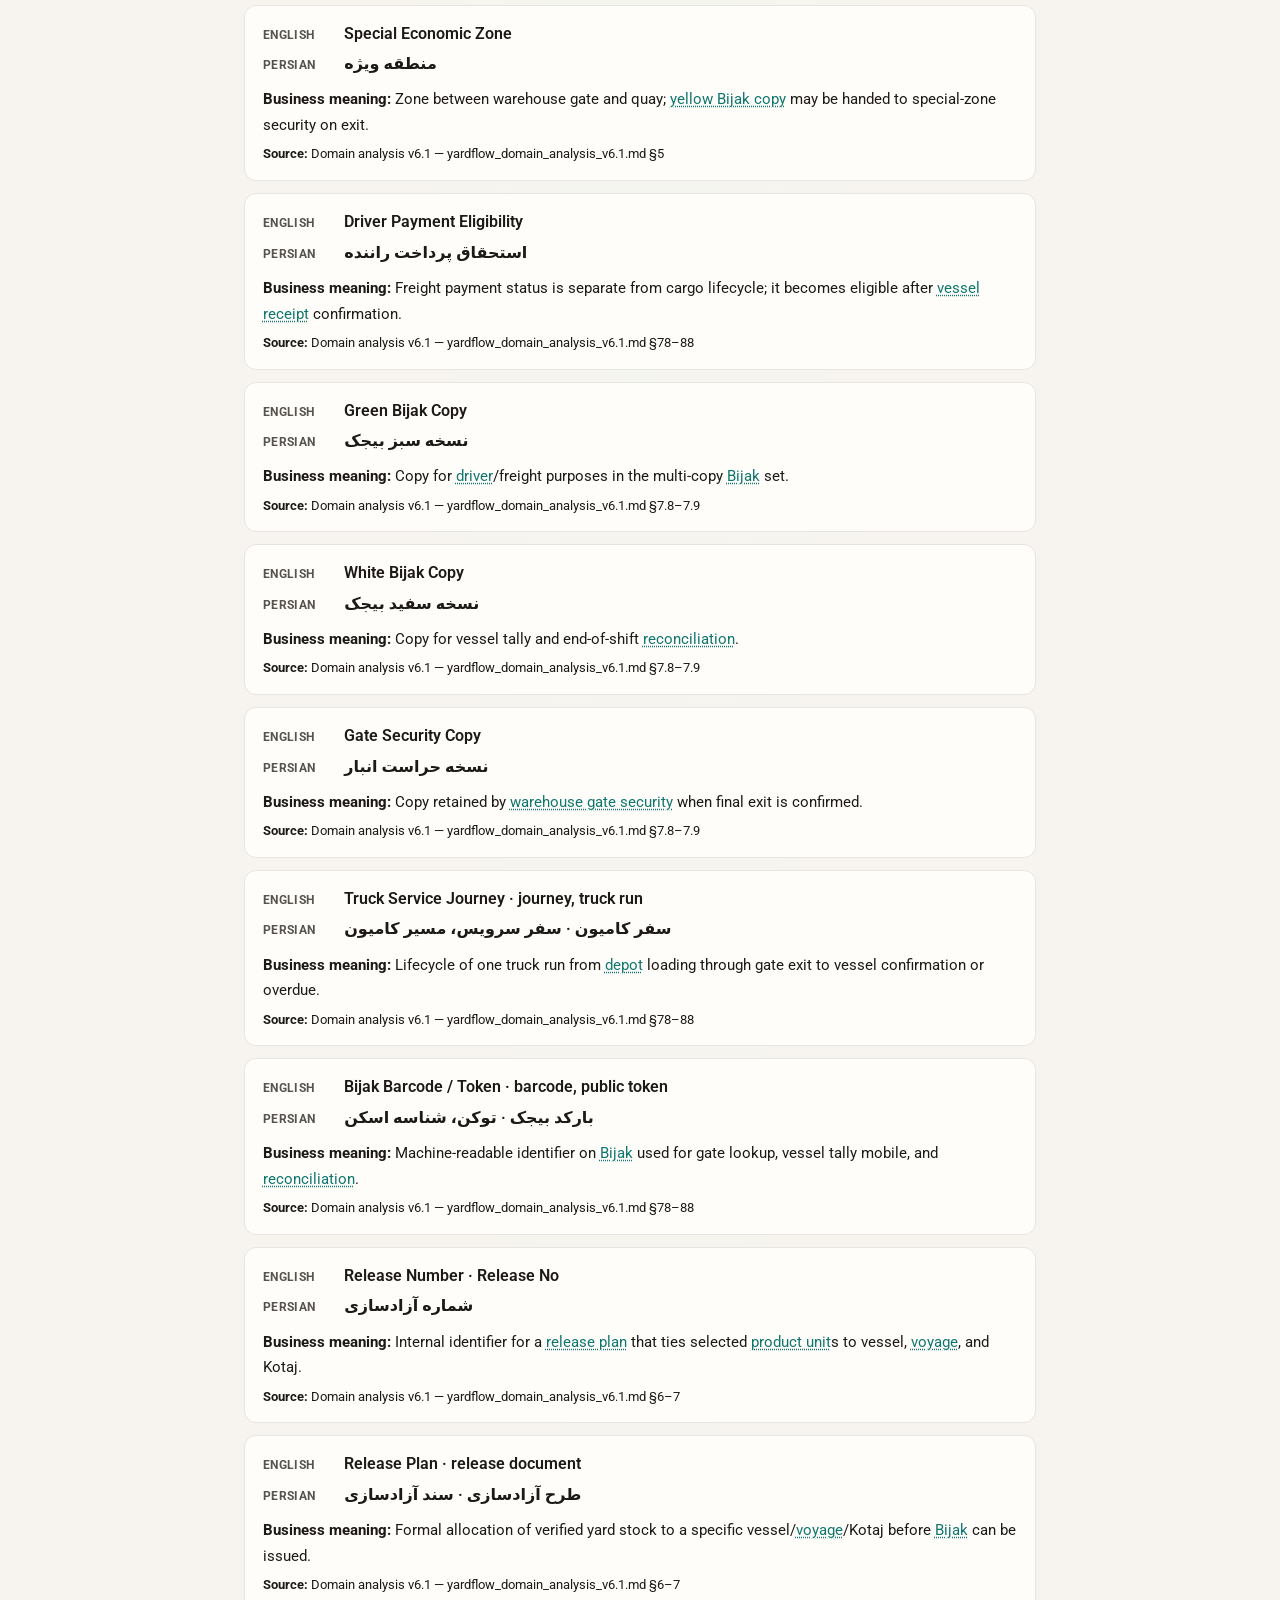
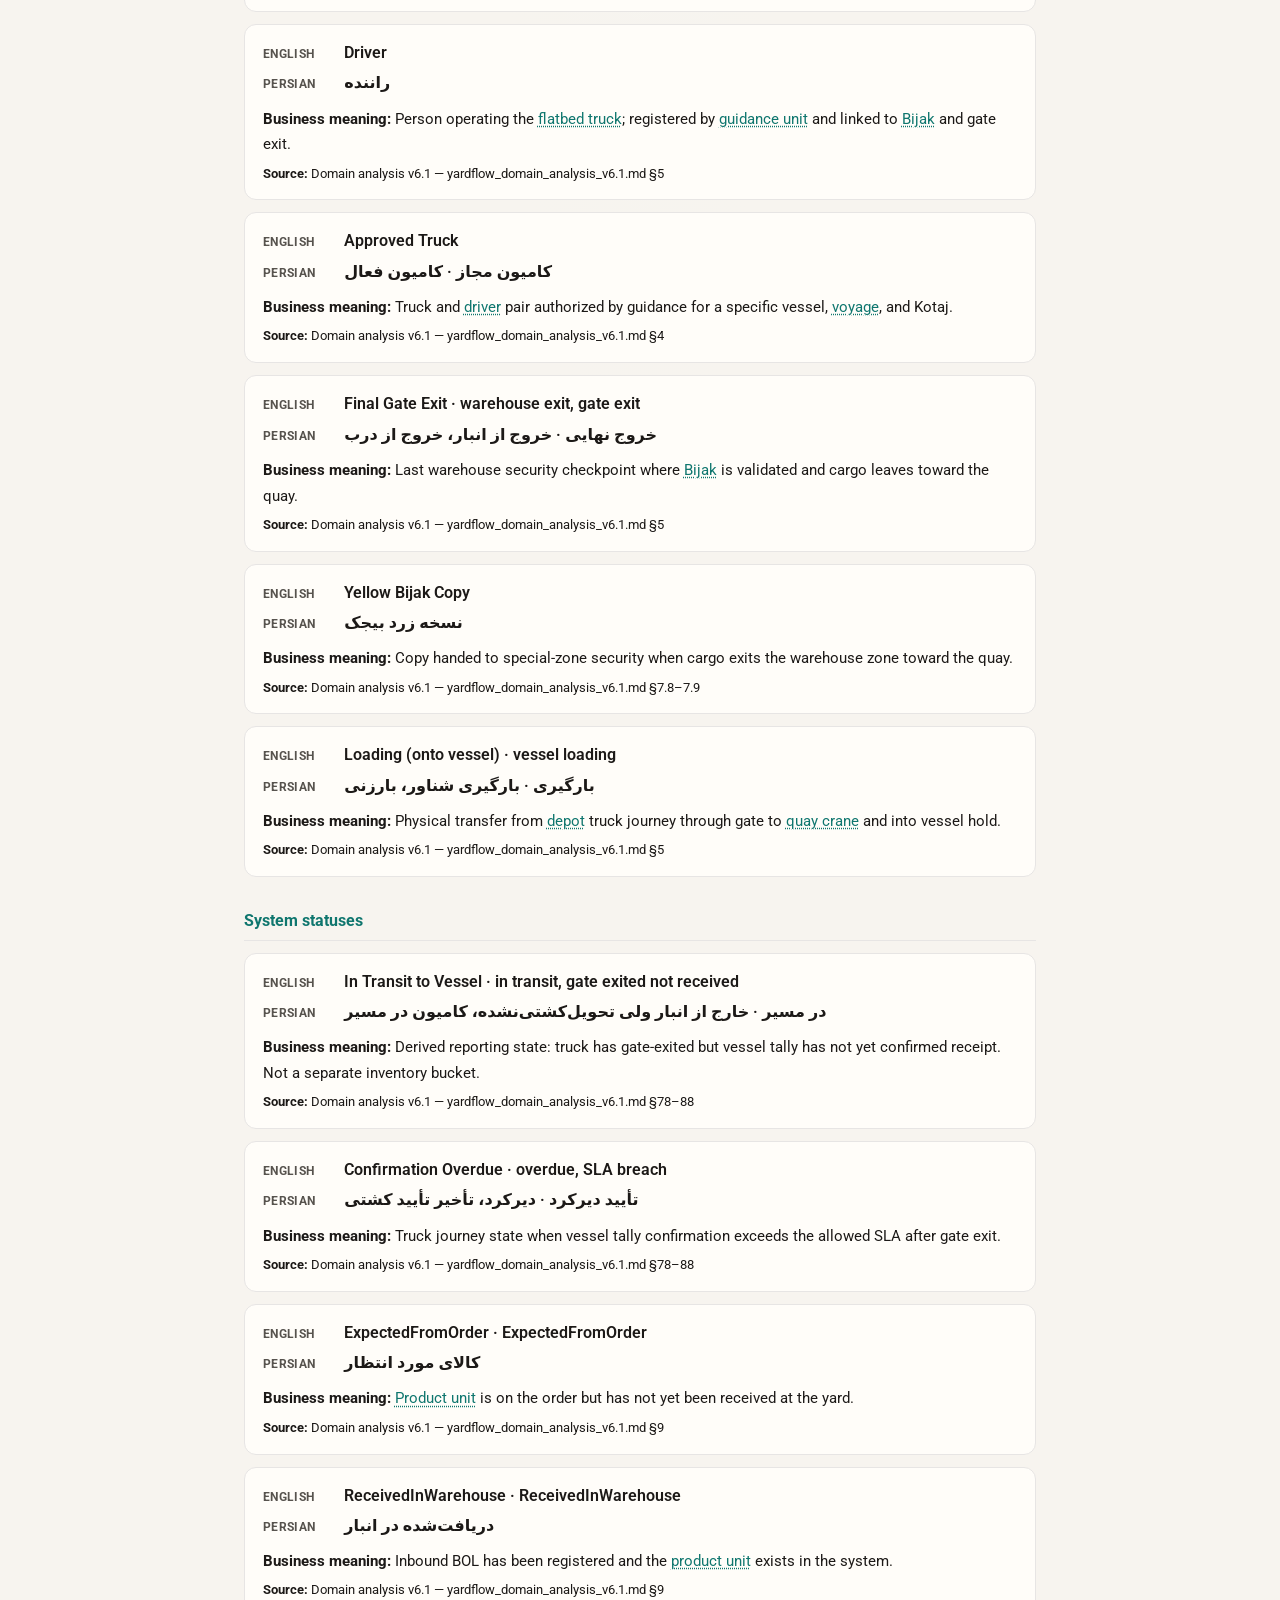
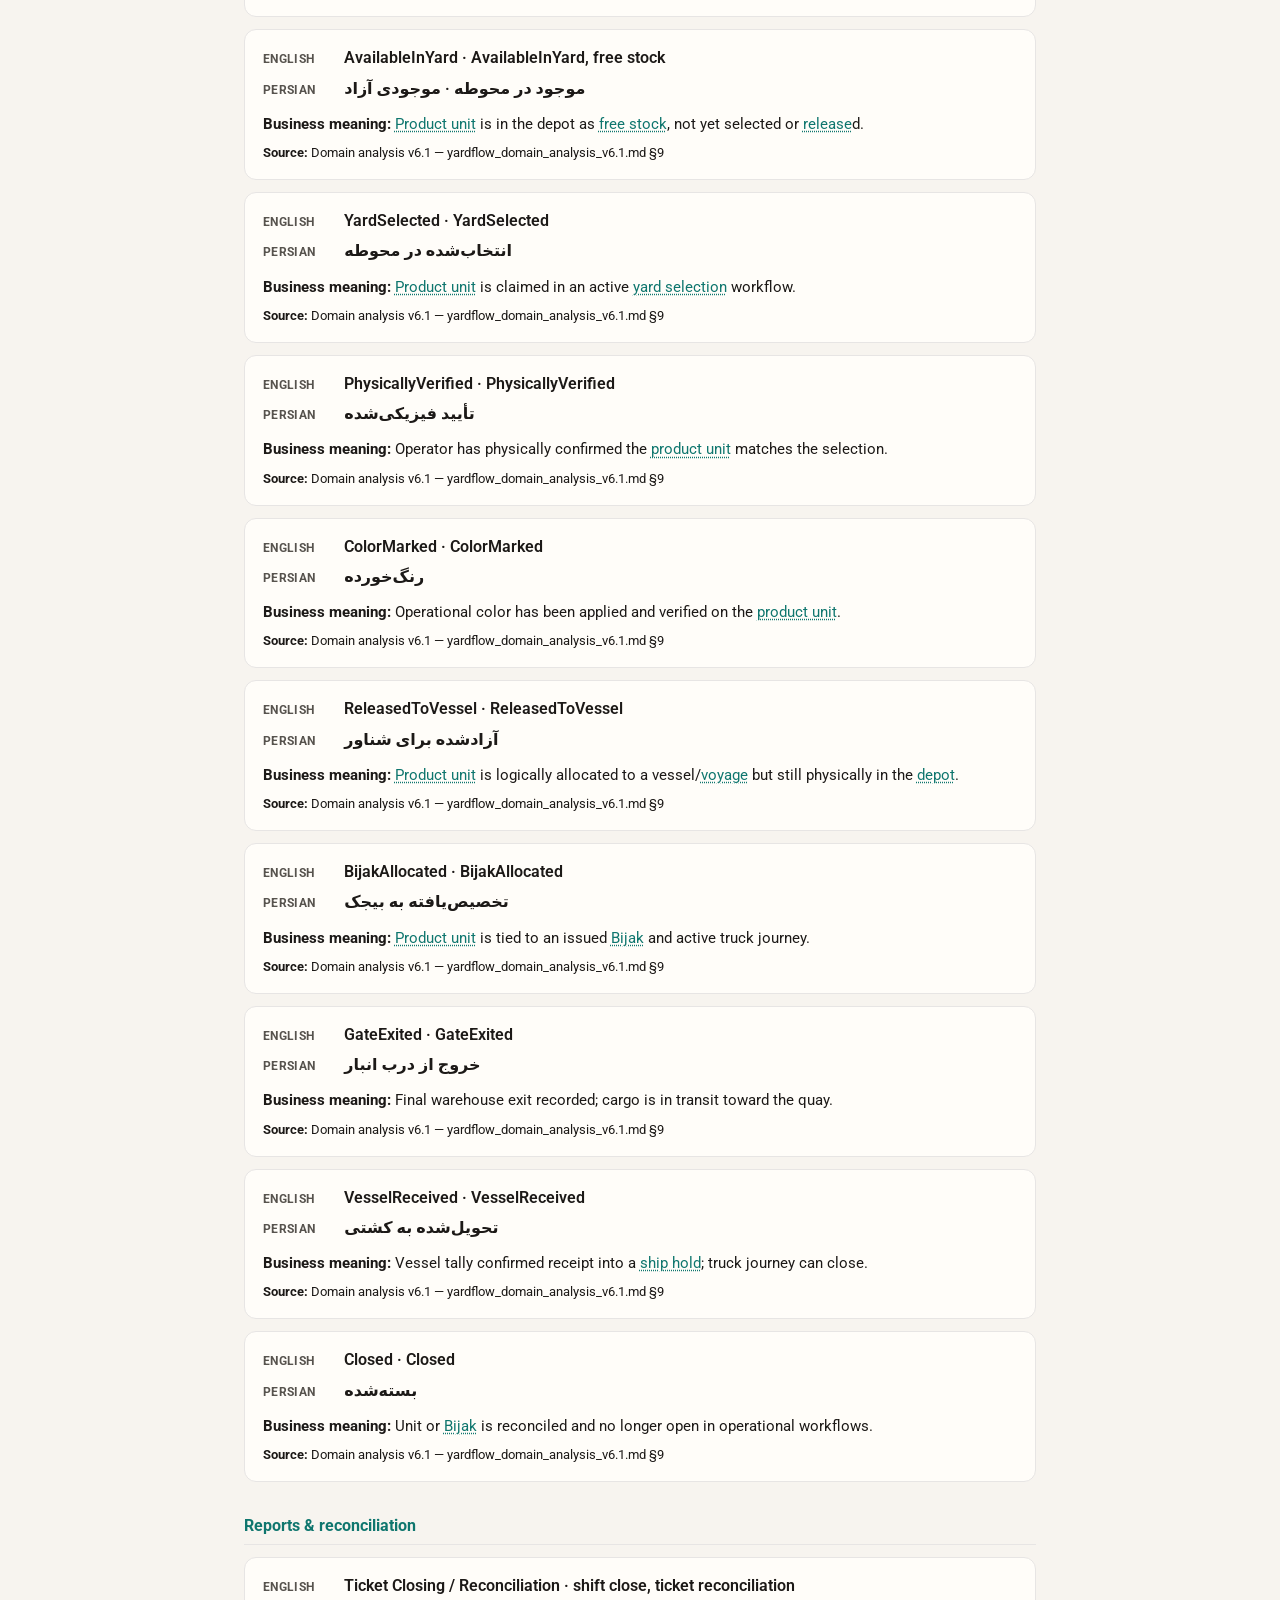
==== commit 1c823fc6: "Add bilingual domain model page with entities, flow, and backend modules. Co-authored-by: Cursor <cu" ====
--- a/glossary.html
+++ b/glossary.html
@@ -13,7 +13,8 @@
       <a href="index.html" data-ui="navStart">Start</a>
       <a href="story.html" data-ui="navStory">Cargo story</a>
       <a href="roles.html" data-ui="navRoles">By role</a>
-      <a href="glossary.html" class="active" data-ui="navGlossary">Glossary</a>
+      <a href="glossary.html" data-ui="navGlossary">Glossary</a>
+      <a href="models.html" data-ui="navModels">Domain model</a>
     </nav>
     <div class="lang-switch" role="group" aria-label="Language">
       <button type="button" data-lang-btn="en">EN</button>
--- a/shared/styles.css
+++ b/shared/styles.css
@@ -490,47 +490,47 @@
   text-decoration: underline;
   text-decoration-style: dotted;
   text-underline-offset: 0.15em;
-  position: relative;
-  cursor: help;
+  cursor: pointer;
 }
 a.gloss-term:hover {
   text-decoration-style: solid;
-  background: rgba(17, 94, 89, 0.08);
-}
-a.gloss-term::after {
-  content: attr(data-tip);
-  position: absolute;
-  left: 50%;
-  top: calc(100% + 0.45rem);
-  bottom: auto;
-  transform: translateX(-50%);
-  width: max-content;
+  background: rgba(17, 94, 89, 0.06);
+}
+a.gloss-term.open {
+  text-decoration-style: solid;
+  background: rgba(17, 94, 89, 0.12);
+}
+.gloss-popover {
+  position: fixed;
+  z-index: 100;
   max-width: min(22rem, 88vw);
-  padding: 0.55rem 0.7rem;
-  border-radius: 8px;
+  padding: 0.65rem 0.8rem;
+  border-radius: 10px;
   background: #134e4a;
   color: #fff;
+  box-shadow: 0 8px 24px rgba(0, 0, 0, 0.22);
   font-size: 0.82rem;
-  font-weight: 400;
   line-height: 1.55;
-  text-align: start;
+}
+.gloss-popover-pair {
+  font-weight: 600;
+  font-size: 0.74rem;
+  color: #99f6e4;
+  margin-bottom: 0.35rem;
+}
+.gloss-popover-meaning {
   white-space: pre-line;
-  box-shadow: 0 6px 20px rgba(0, 0, 0, 0.2);
-  text-decoration: none;
-  opacity: 0;
-  visibility: hidden;
-  pointer-events: none;
-  transition: opacity 0.12s ease, visibility 0.12s ease;
-  z-index: 60;
-}
-html[dir="rtl"] a.gloss-term::after {
+}
+.gloss-popover-hint {
+  margin-top: 0.45rem;
+  font-size: 0.72rem;
+  color: #a7f3d0;
+  opacity: 0.92;
+}
+html[dir="rtl"] .gloss-popover,
+html[dir="rtl"] .gloss-popover-meaning {
   text-align: right;
   line-height: 1.85;
-}
-a.gloss-term:hover::after,
-a.gloss-term:focus-visible::after {
-  opacity: 1;
-  visibility: visible;
 }
 
 /* Glossary page */
@@ -626,3 +626,117 @@
 html[dir="rtl"] .glossary-k { text-transform: none; letter-spacing: 0; min-width: 3rem; }
 html[dir="rtl"] .glossary-intro,
 html[dir="rtl"] .glossary-meaning { text-align: right; line-height: 1.95; }
+
+/* Domain model page */
+.models-wrap { max-width: 56rem; }
+.models-intro {
+  color: var(--muted);
+  font-size: 0.95rem;
+  line-height: 1.75;
+  margin-bottom: 0.5rem;
+}
+.models-source {
+  font-size: 0.82rem;
+  margin-bottom: 1.5rem;
+}
+.models-section {
+  margin-bottom: 2rem;
+}
+.models-section h3,
+.models-entities-heading {
+  font-size: 1.05rem;
+  color: var(--accent);
+  margin: 0 0 0.65rem;
+  padding-bottom: 0.35rem;
+  border-bottom: 1px solid var(--line);
+}
+.models-entities-heading {
+  margin-top: 2rem;
+}
+.models-section-body {
+  color: var(--muted);
+  font-size: 0.9rem;
+  margin-bottom: 0.65rem;
+  line-height: 1.7;
+}
+.models-list {
+  margin: 0;
+  padding: 0;
+  list-style: none;
+}
+.models-list li {
+  position: relative;
+  padding: 0.35rem 0 0.35rem 1rem;
+  font-size: 0.92rem;
+  line-height: 1.7;
+  border-bottom: 1px solid #f5f5f4;
+}
+html[dir="ltr"] .models-list li { padding: 0.35rem 0 0.35rem 1rem; }
+html[dir="ltr"] .models-list li::before {
+  content: "→";
+  position: absolute;
+  left: 0;
+  color: var(--accent);
+  font-size: 0.8rem;
+}
+html[dir="rtl"] .models-list li {
+  padding: 0.35rem 1rem 0.35rem 0;
+  text-align: right;
+}
+html[dir="rtl"] .models-list li::before {
+  content: "←";
+  position: absolute;
+  right: 0;
+  color: var(--accent);
+  font-size: 0.8rem;
+}
+.models-entity-group {
+  margin-bottom: 1.75rem;
+}
+.models-entity-group h4 {
+  font-size: 0.92rem;
+  color: var(--ink);
+  margin: 0 0 0.5rem;
+}
+.models-table {
+  width: 100%;
+  border-collapse: collapse;
+  font-size: 0.88rem;
+  background: var(--paper);
+  border: 1px solid var(--line);
+  border-radius: 10px;
+  overflow: hidden;
+}
+.models-table th,
+.models-table td {
+  padding: 0.55rem 0.75rem;
+  text-align: start;
+  vertical-align: top;
+  border-bottom: 1px solid var(--line);
+}
+.models-table th {
+  background: #f8fafc;
+  font-size: 0.78rem;
+  font-weight: 700;
+  color: var(--muted);
+  text-transform: uppercase;
+  letter-spacing: 0.03em;
+}
+html[dir="rtl"] .models-table th {
+  text-transform: none;
+  letter-spacing: 0;
+}
+.models-table tr:last-child td { border-bottom: none; }
+.models-name { font-weight: 600; white-space: nowrap; }
+.models-keys code {
+  font-size: 0.78rem;
+  background: #f5f5f4;
+  padding: 0.15rem 0.35rem;
+  border-radius: 4px;
+}
+html[dir="rtl"] .models-intro,
+html[dir="rtl"] .models-section-body,
+html[dir="rtl"] .models-table td { text-align: right; }
+@media (max-width: 640px) {
+  .models-table { display: block; overflow-x: auto; }
+}
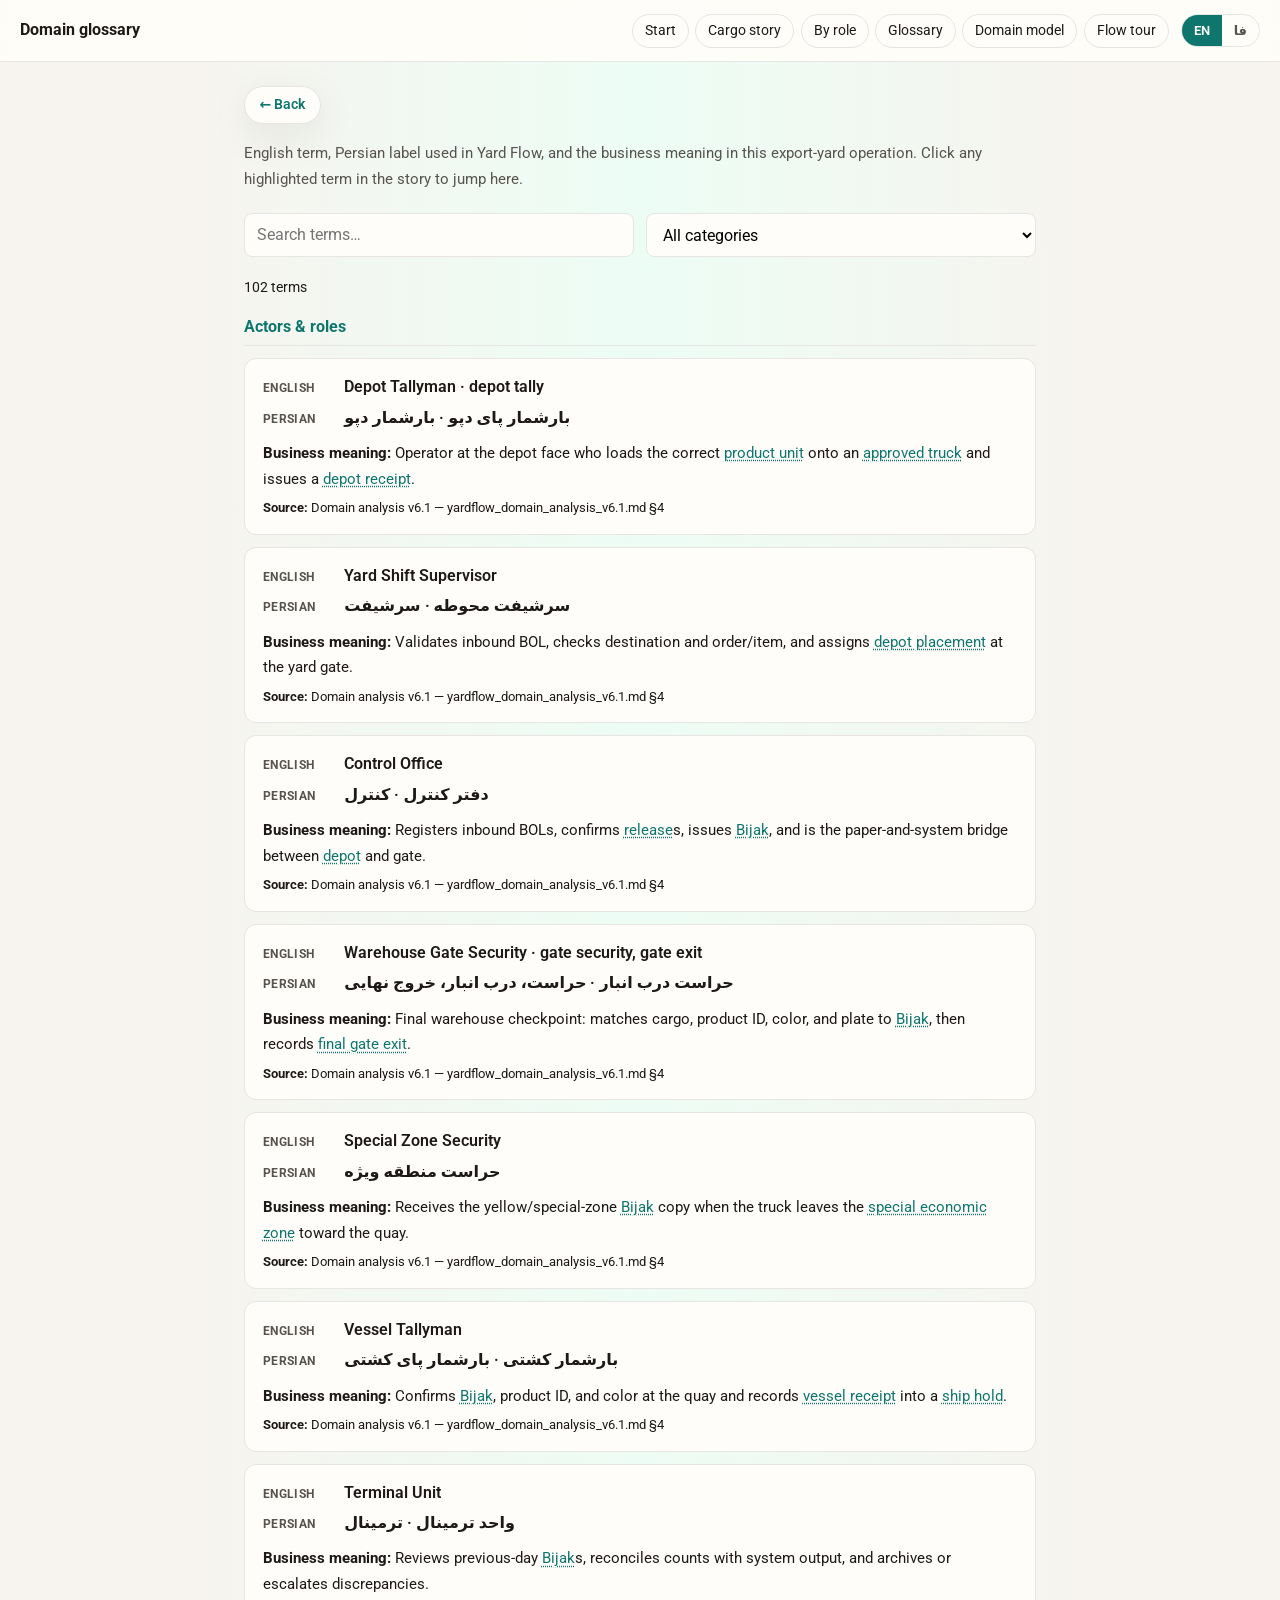
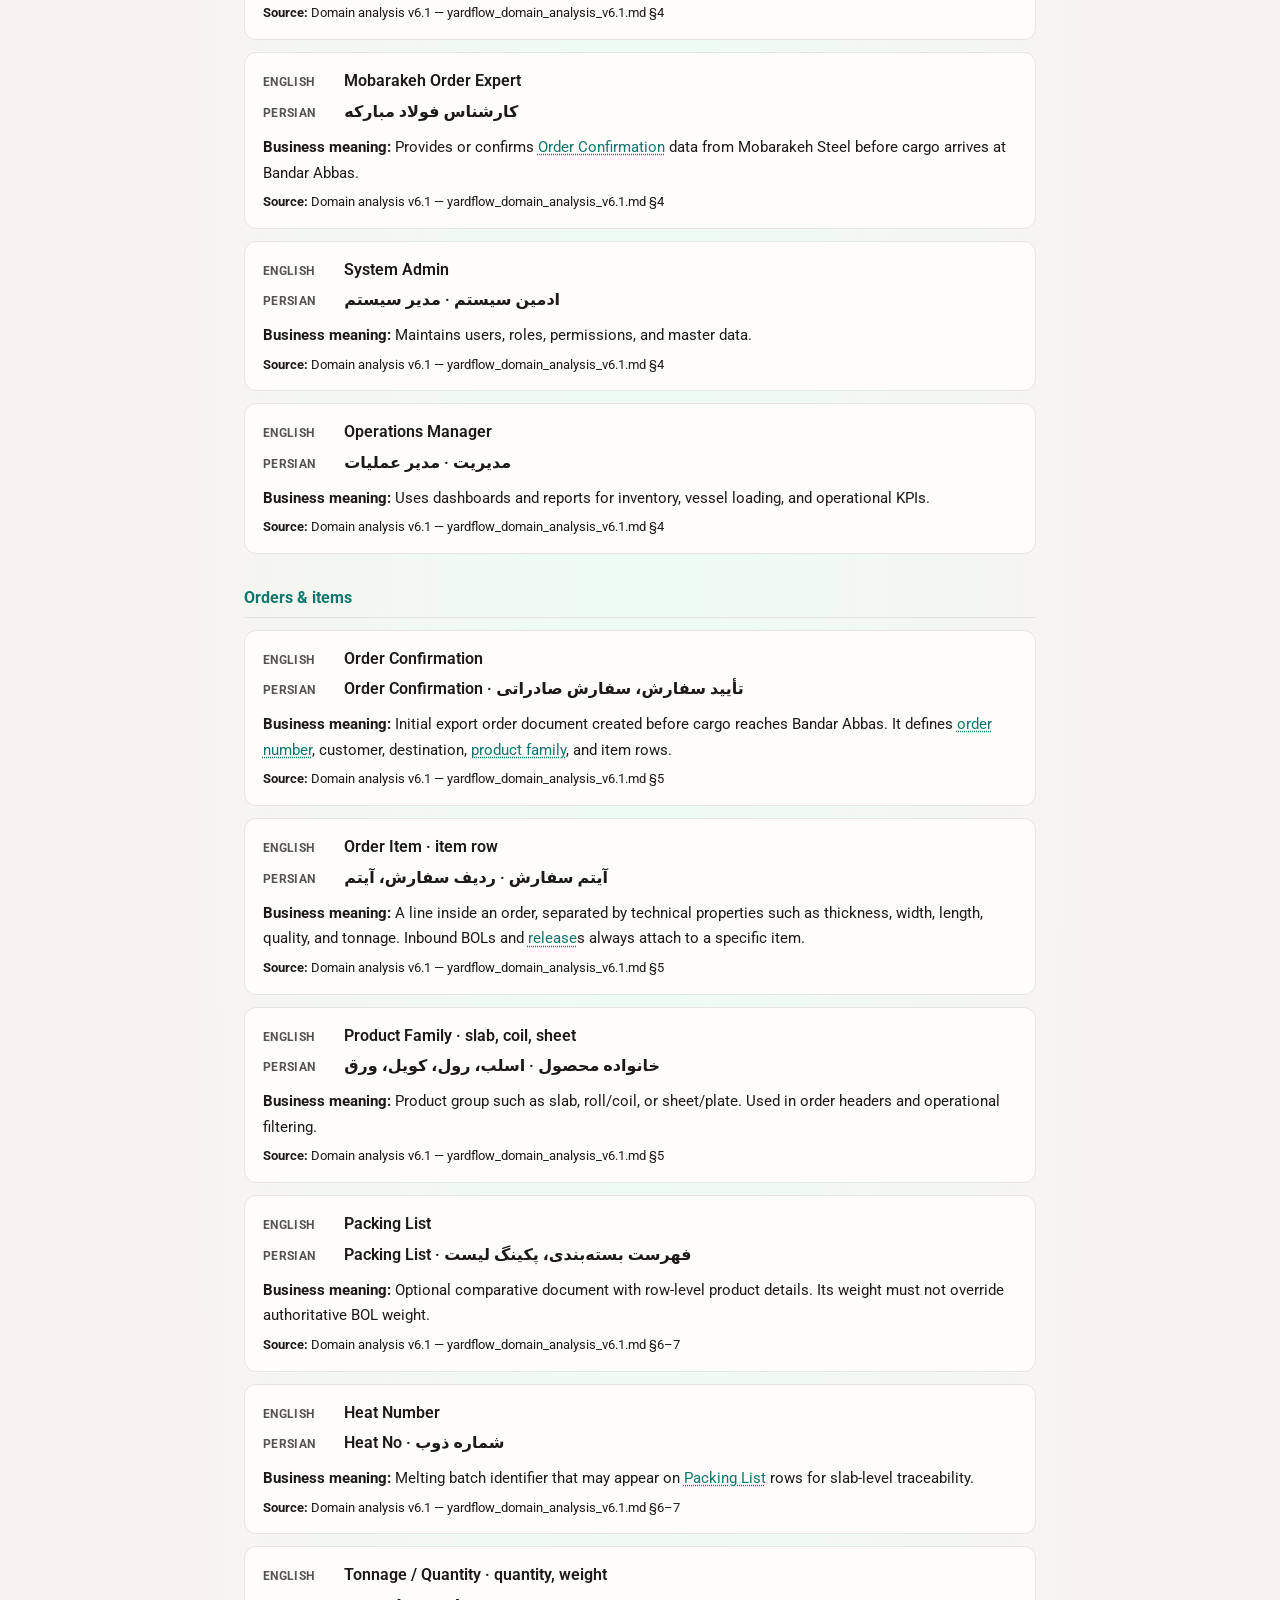
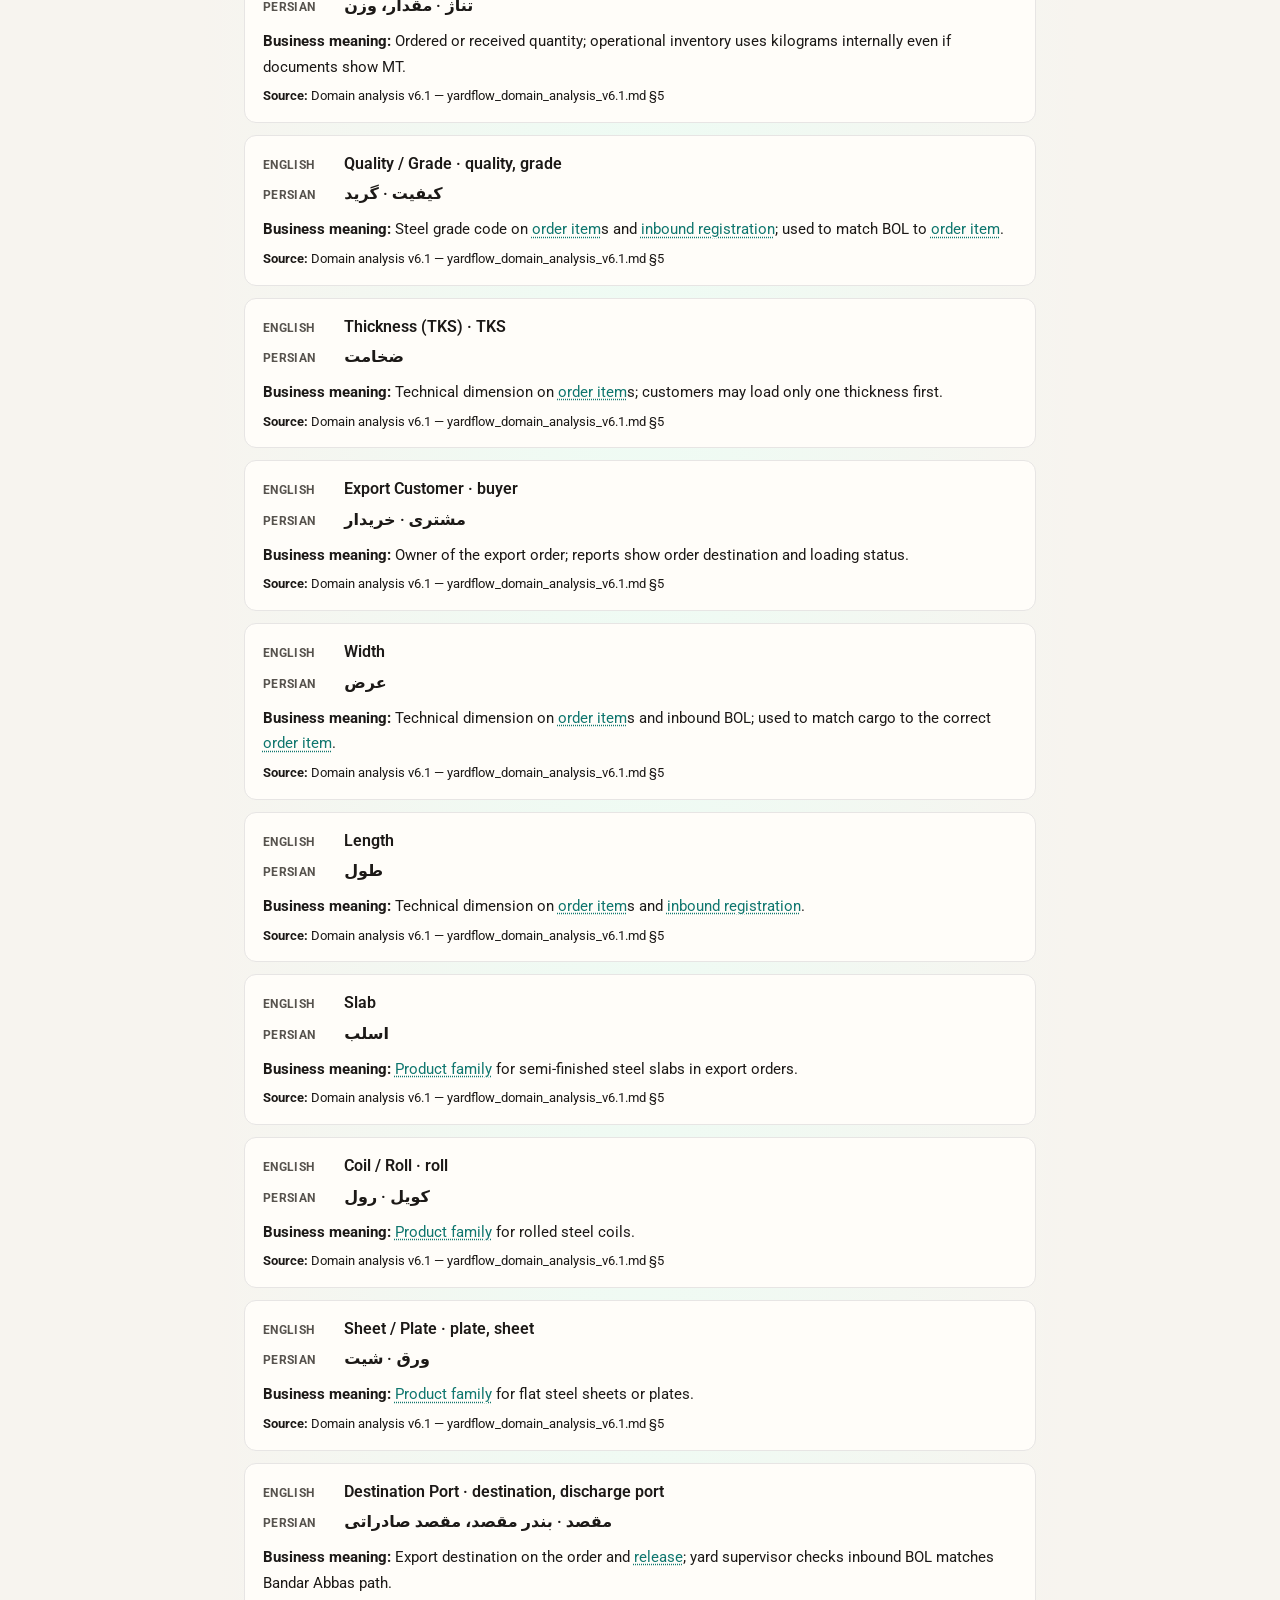
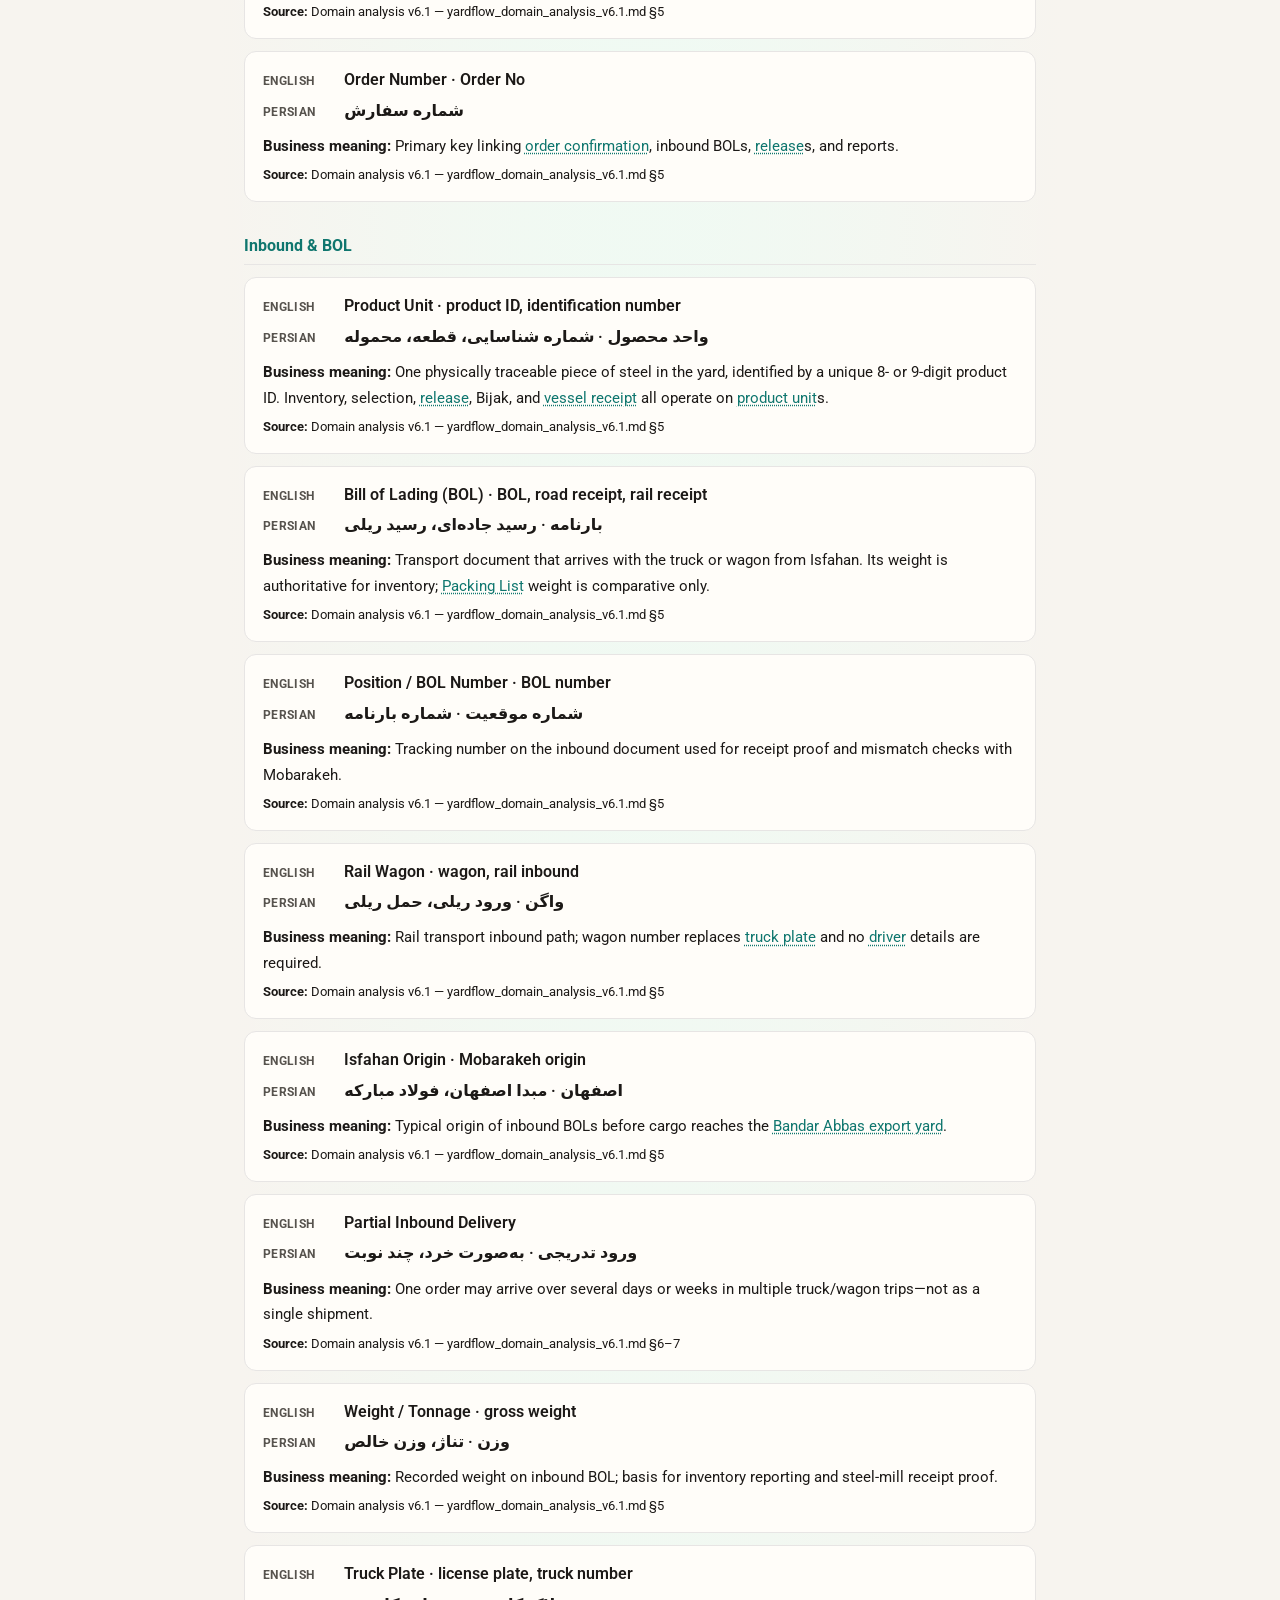
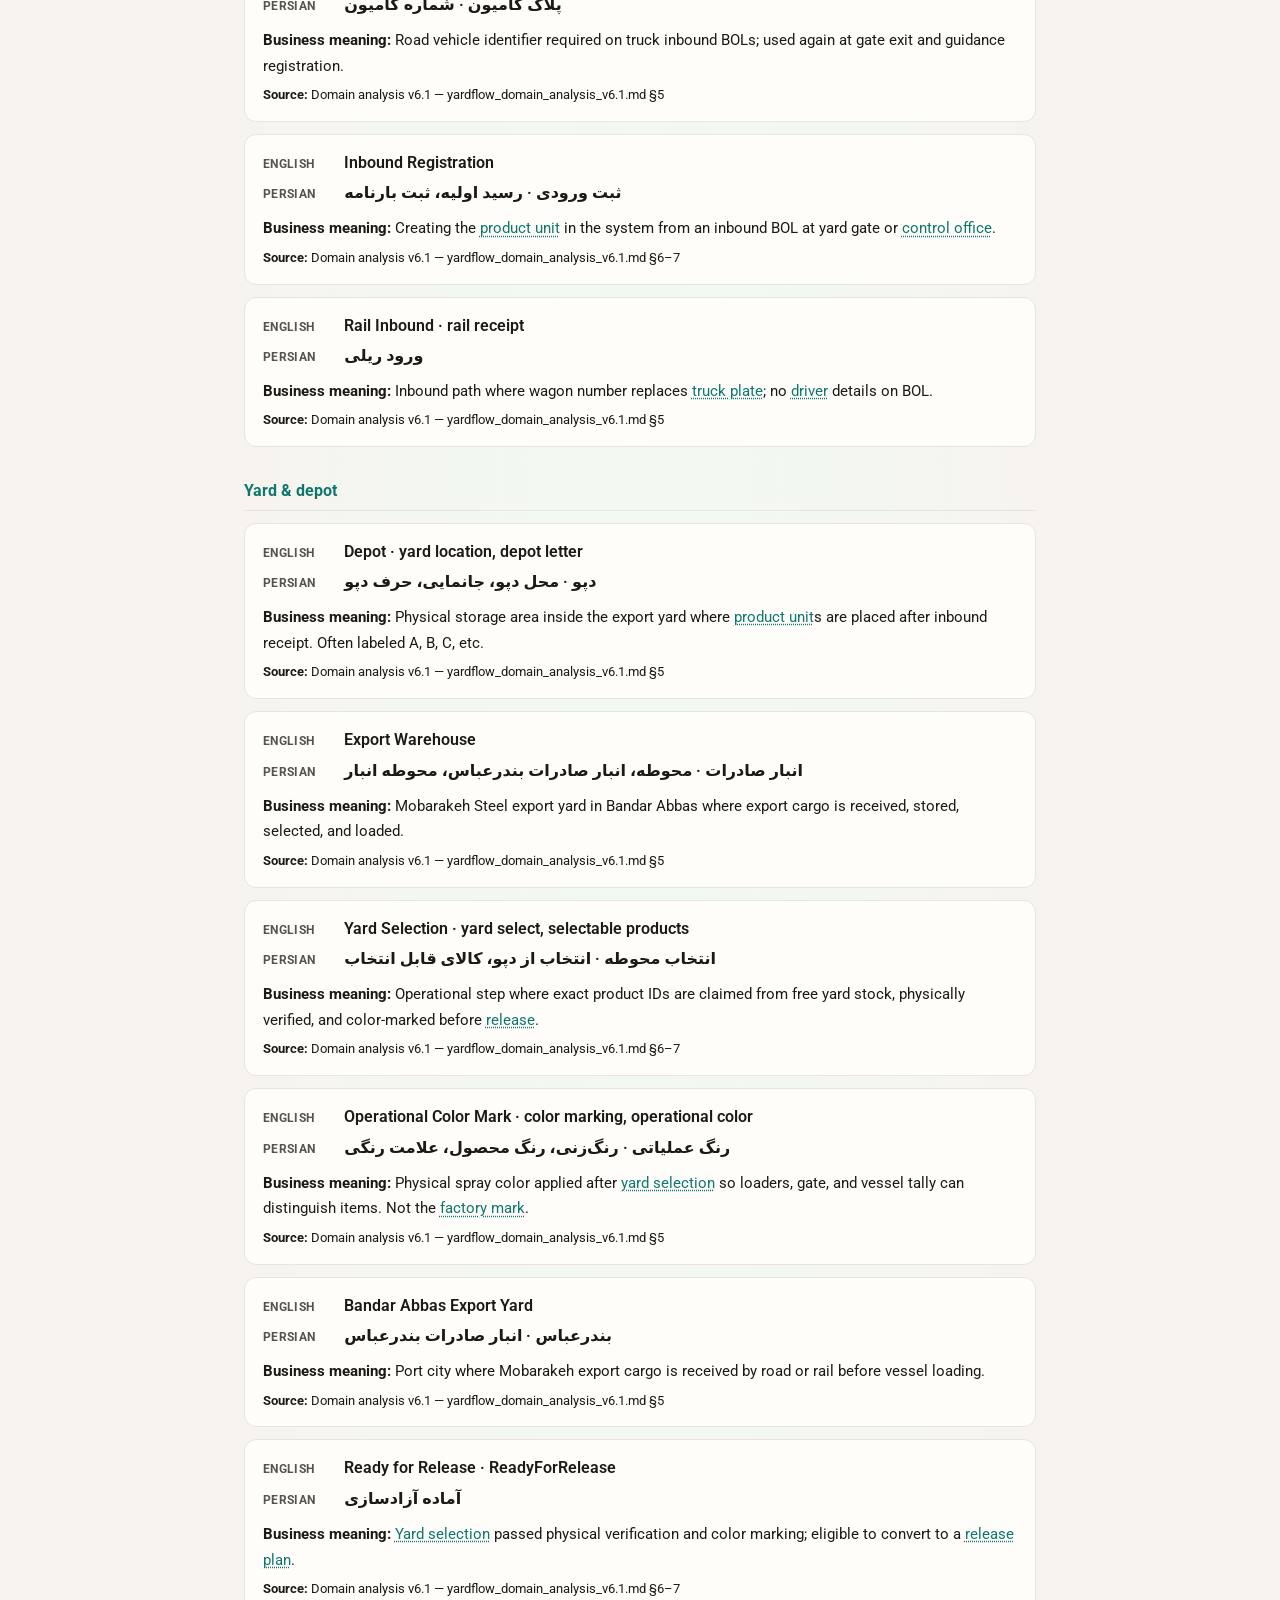
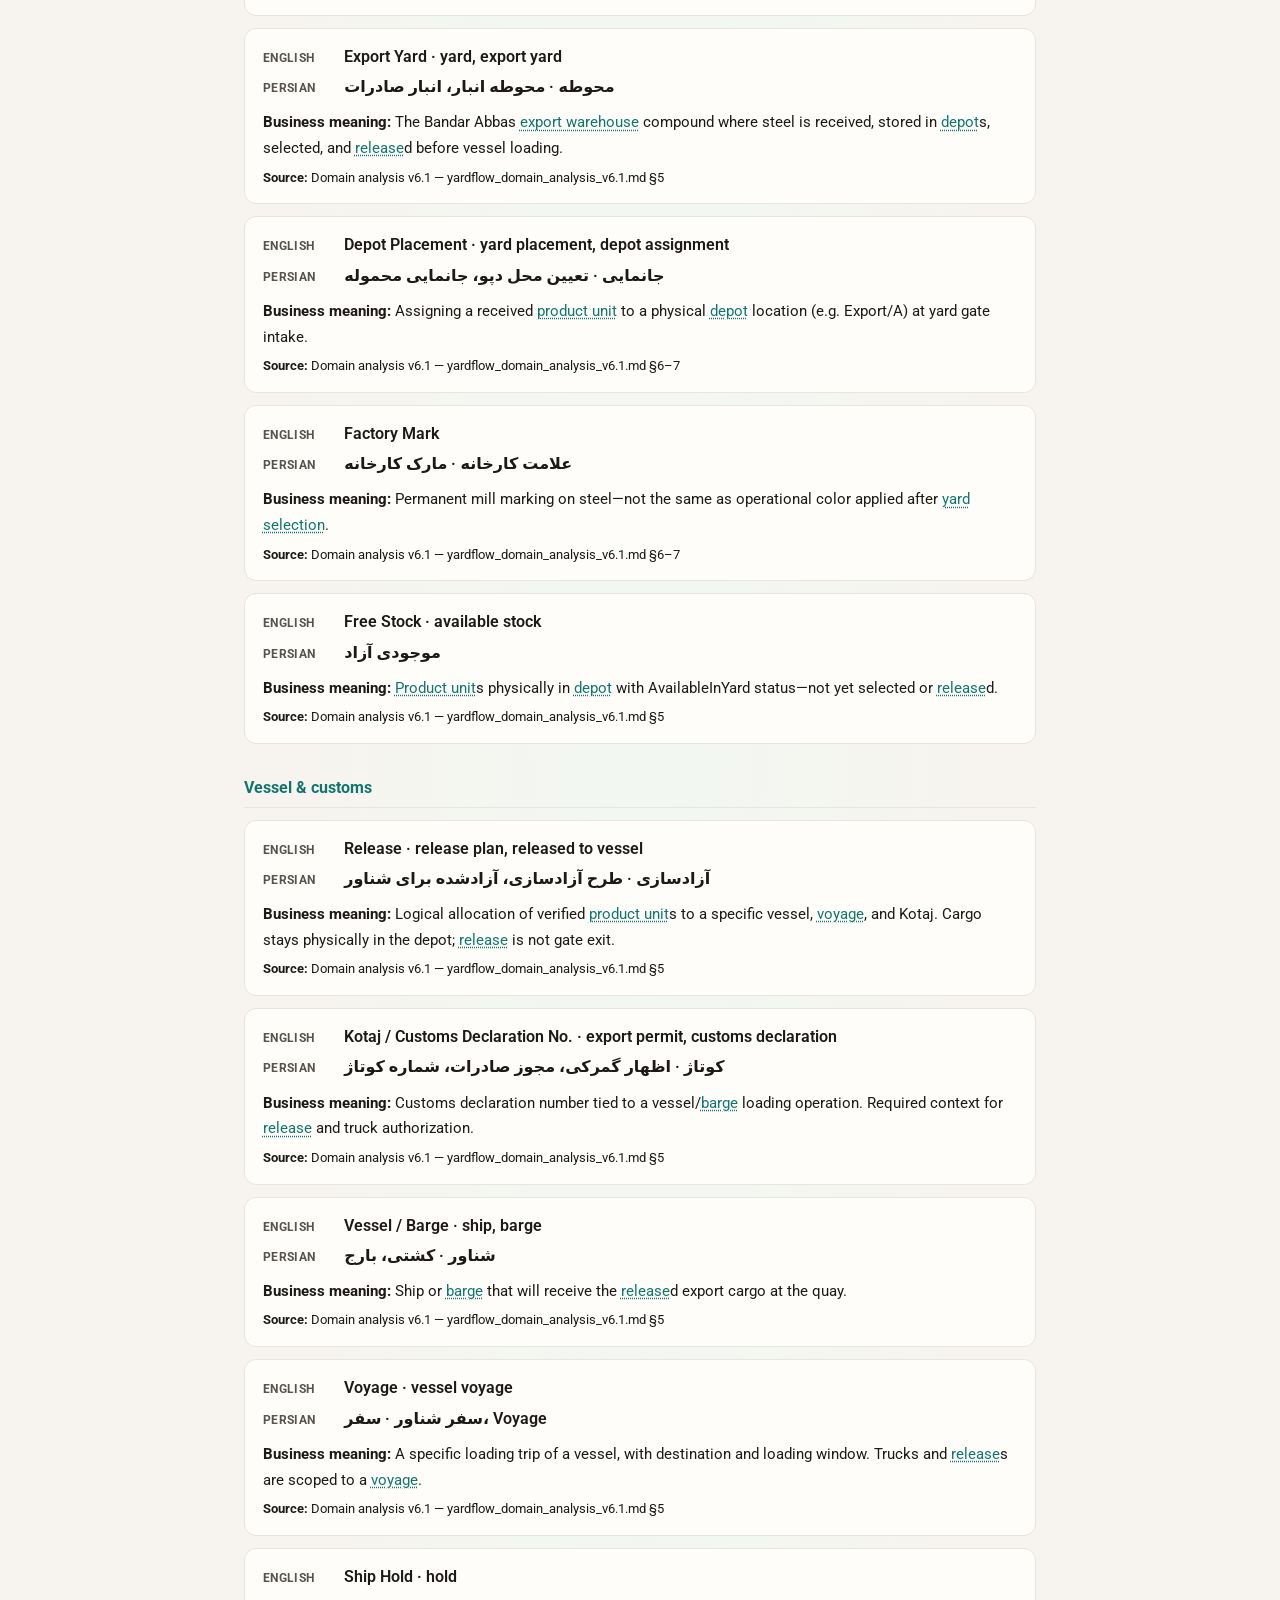
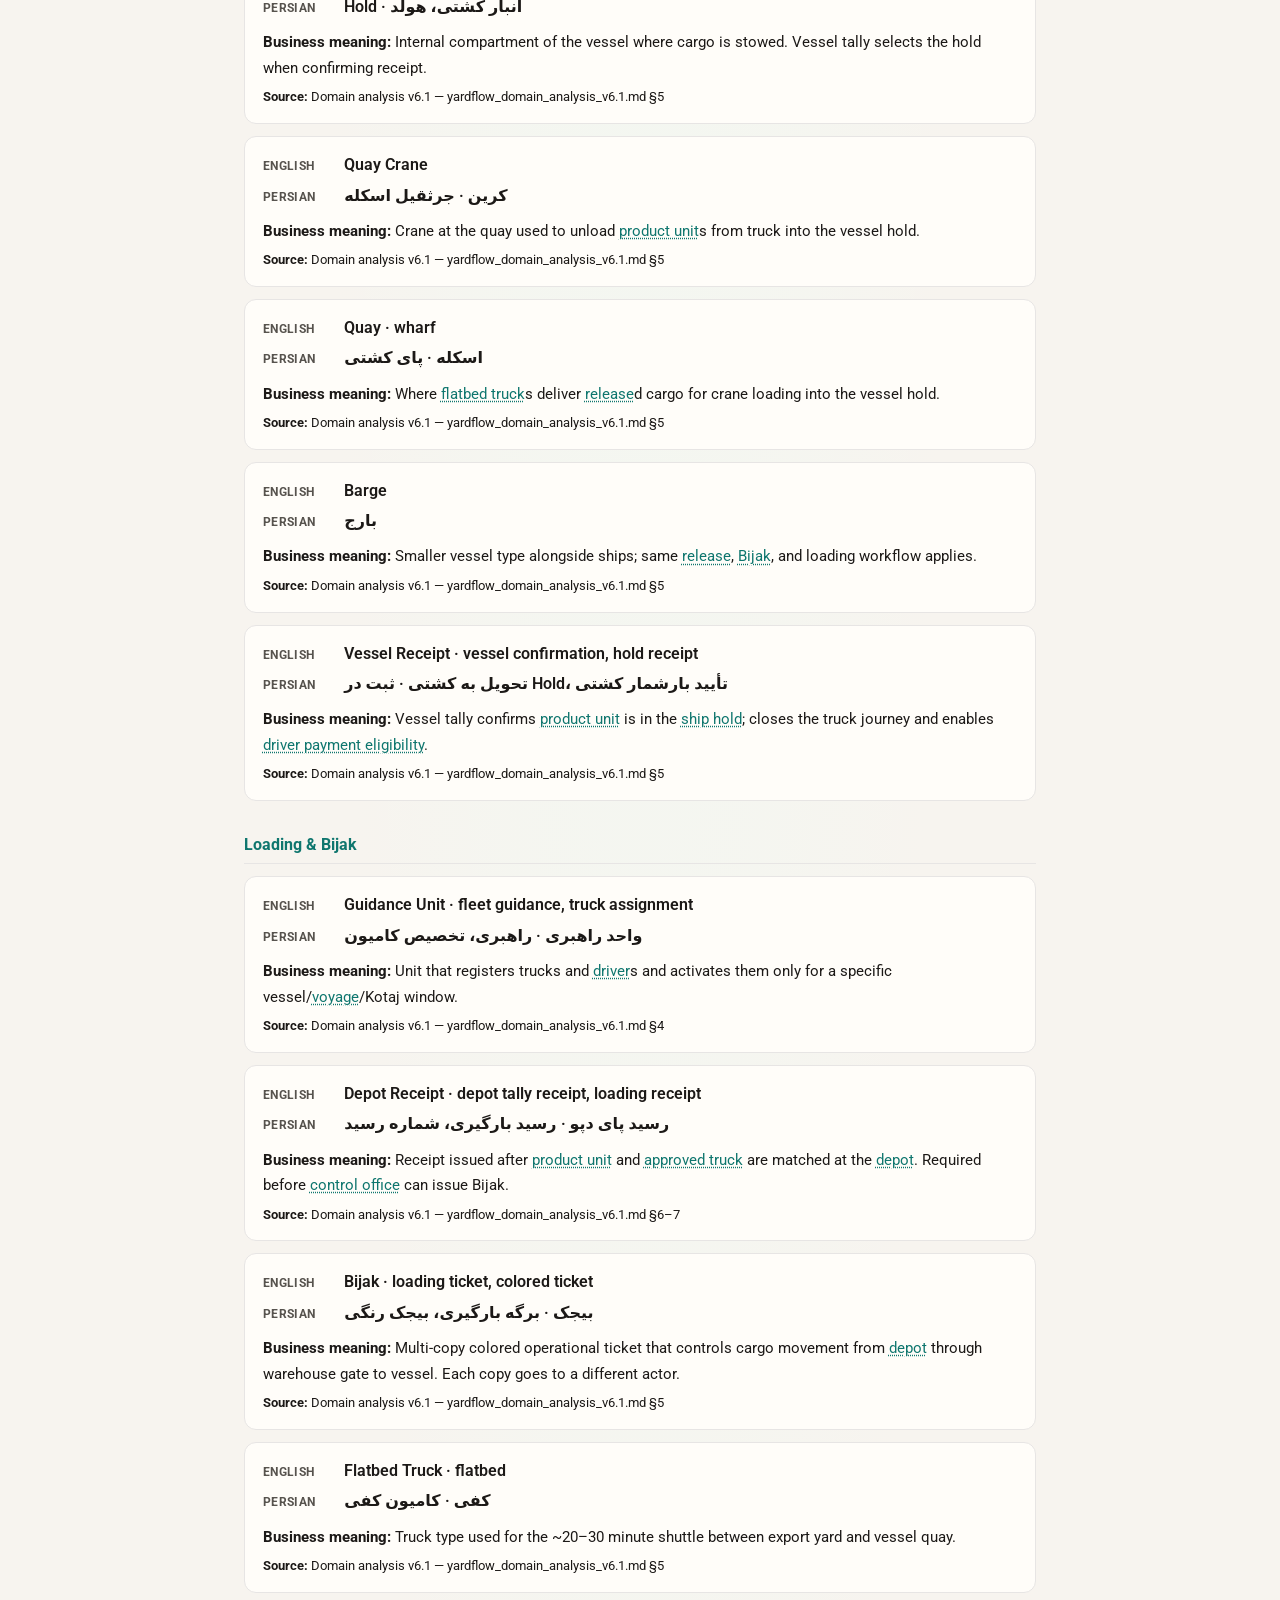
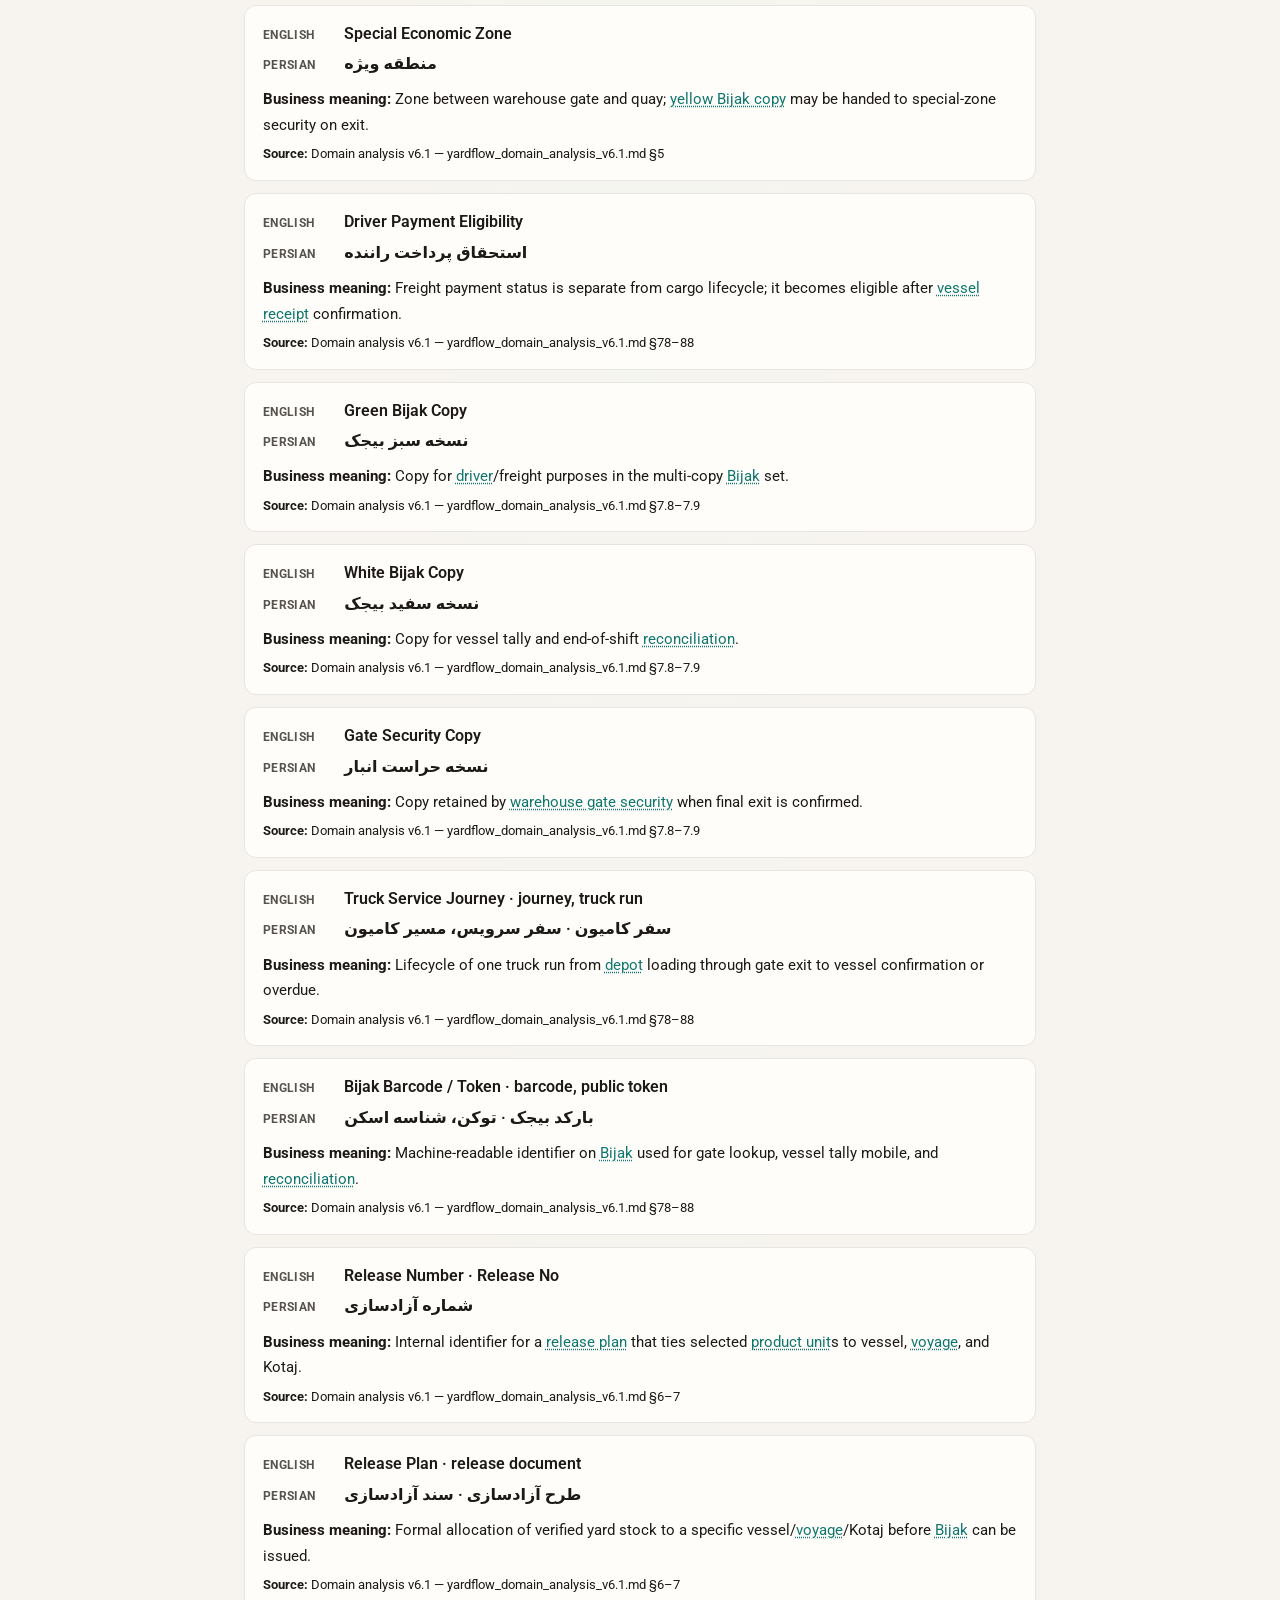
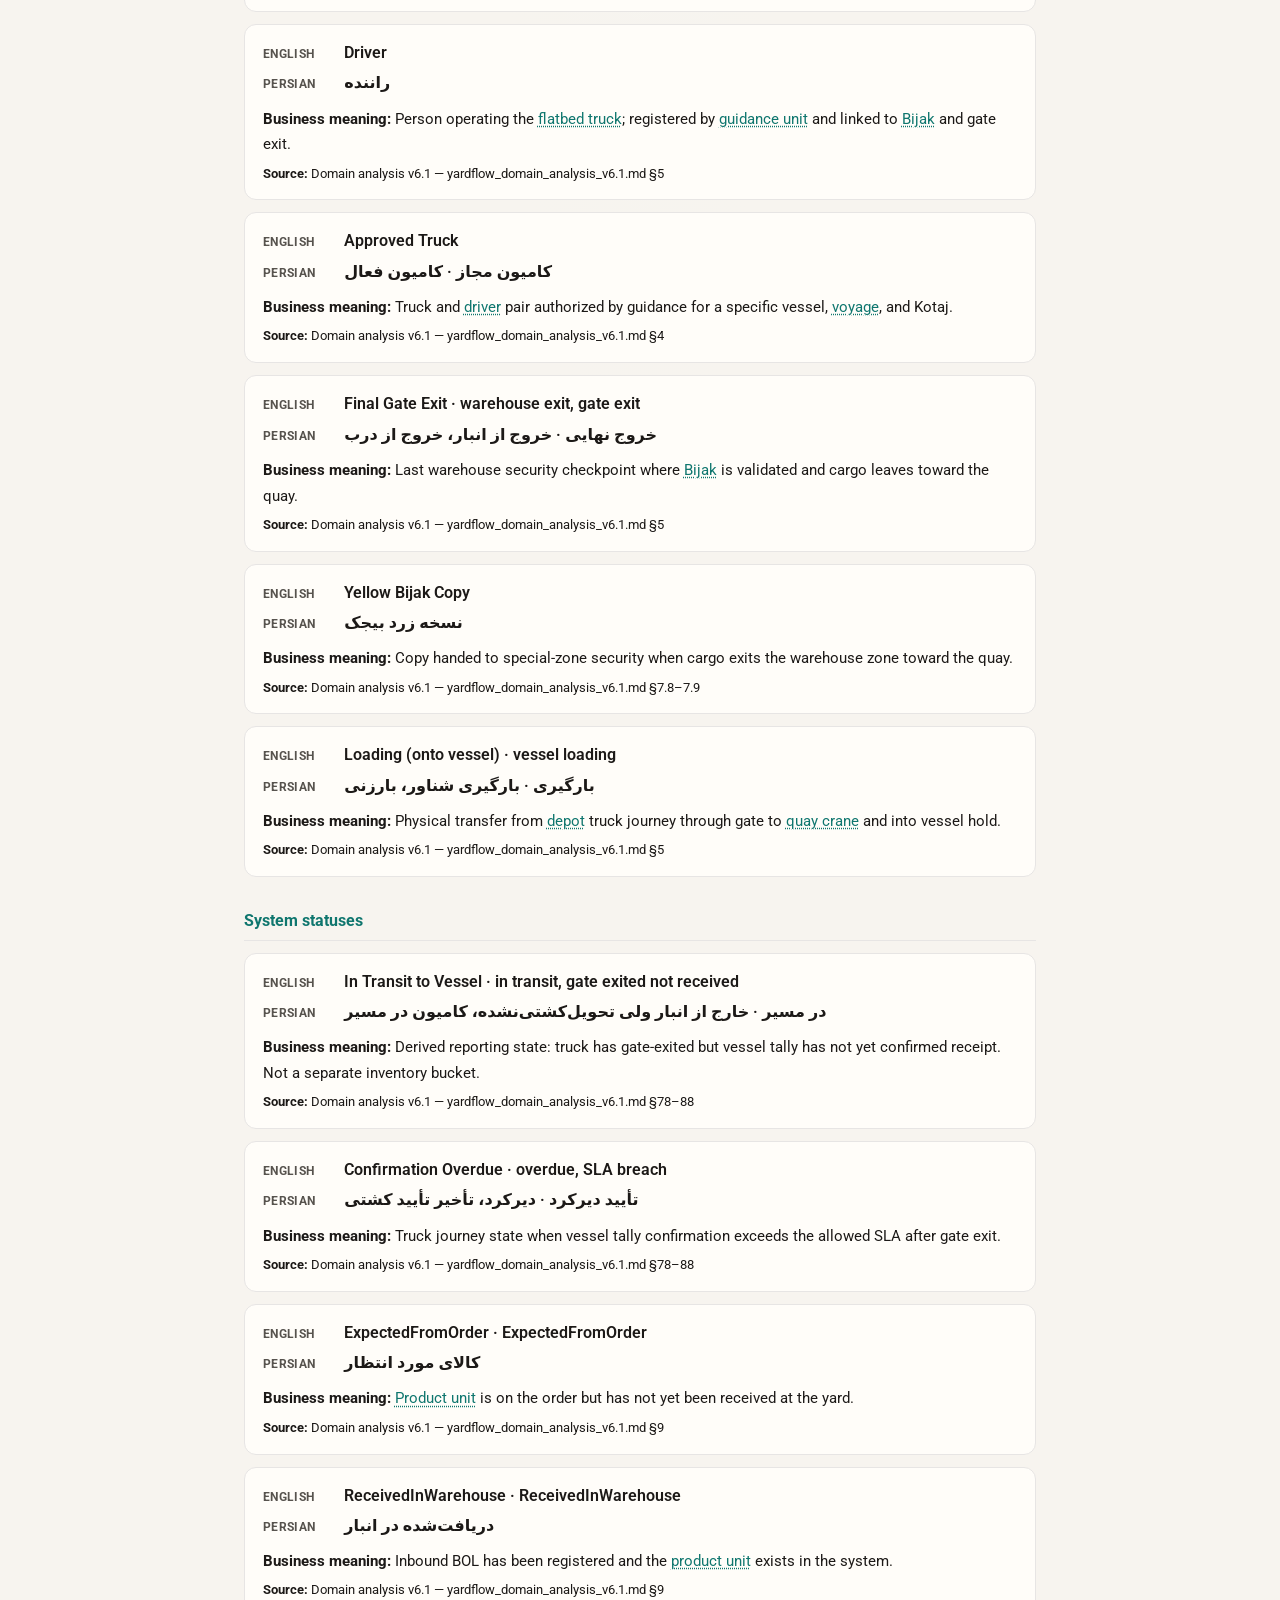
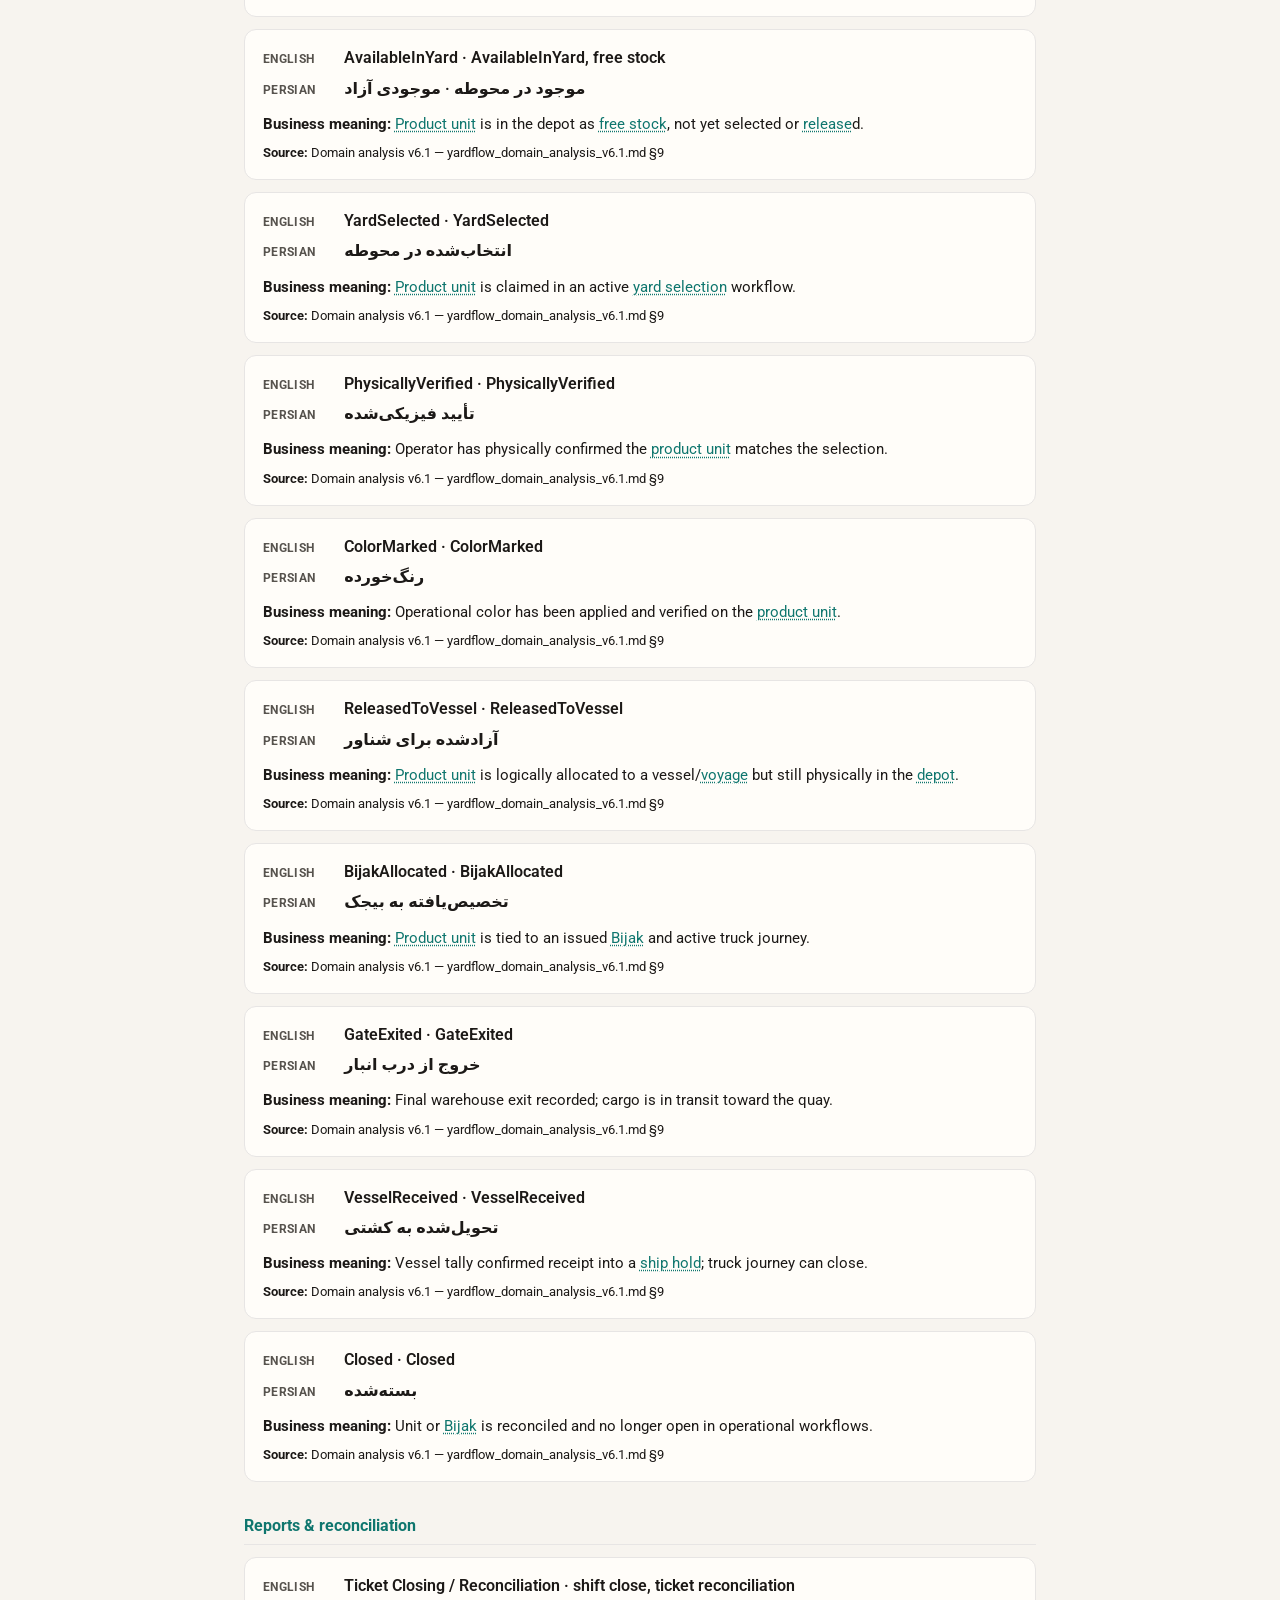
==== commit f4867c20: "Add Prezi-style flow tour and fix domain model section counts. Introduce prezi.html zoom navigation " ====
--- a/glossary.html
+++ b/glossary.html
@@ -15,6 +15,7 @@
       <a href="roles.html" data-ui="navRoles">By role</a>
       <a href="glossary.html" data-ui="navGlossary">Glossary</a>
       <a href="models.html" data-ui="navModels">Domain model</a>
+      <a href="prezi.html" data-ui="navPrezi">Flow tour</a>
     </nav>
     <div class="lang-switch" role="group" aria-label="Language">
       <button type="button" data-lang-btn="en">EN</button>
--- a/shared/styles.css
+++ b/shared/styles.css
@@ -364,6 +364,11 @@
   border-radius: var(--radius); padding: 1.25rem; box-shadow: var(--shadow);
 }
 .hub-card:hover { border-color: var(--accent); }
+.hub-card--prezi {
+  border-color: #99f6e4;
+  background: linear-gradient(145deg, #fff 0%, #f0fdfa 100%);
+}
+.hub-card--prezi:hover { border-color: var(--accent); }
 .hub-card h3 { margin-bottom: 0.4rem; }
 .hub-card p { color: var(--muted); font-size: 0.9rem; }
 
@@ -627,8 +632,145 @@
 html[dir="rtl"] .glossary-intro,
 html[dir="rtl"] .glossary-meaning { text-align: right; line-height: 1.95; }
 
-/* Domain model page */
-.models-wrap { max-width: 56rem; }
+/* Domain model page — full markdown document */
+.models-wrap { max-width: none; padding-bottom: 3rem; }
+.domain-layout {
+  display: grid;
+  grid-template-columns: minmax(11rem, 15rem) minmax(0, 1fr);
+  gap: 1.75rem 2rem;
+  align-items: start;
+  margin-top: 0.5rem;
+}
+.domain-toc {
+  position: sticky;
+  top: 4.5rem;
+  max-height: calc(100vh - 5.5rem);
+  overflow: auto;
+  padding: 0.75rem 0.85rem;
+  border: 1px solid var(--line);
+  border-radius: 10px;
+  background: var(--paper);
+  font-size: 0.78rem;
+  line-height: 1.45;
+}
+.domain-toc h4 {
+  margin: 0 0 0.5rem;
+  font-size: 0.82rem;
+  color: var(--accent);
+}
+.domain-toc ul {
+  list-style: none;
+  margin: 0;
+  padding: 0;
+}
+.domain-toc li { margin: 0.15rem 0; }
+.domain-toc li.toc-l3 { padding-inline-start: 0.75rem; opacity: 0.92; }
+.domain-toc a {
+  color: var(--ink);
+  text-decoration: none;
+  display: block;
+  padding: 0.12rem 0;
+}
+.domain-toc a:hover { color: var(--accent); text-decoration: underline; }
+.domain-doc {
+  background: var(--paper);
+  border: 1px solid var(--line);
+  border-radius: 12px;
+  padding: 1.5rem 1.75rem;
+  box-shadow: var(--shadow);
+  font-size: 0.92rem;
+  line-height: 1.75;
+  scroll-margin-top: 4.5rem;
+}
+.domain-doc > :first-child { margin-top: 0; }
+.domain-doc h1 {
+  font-size: 1.55rem;
+  color: var(--accent);
+  margin: 0 0 1rem;
+  line-height: 1.35;
+}
+.domain-doc h2 {
+  font-size: 1.15rem;
+  color: var(--accent);
+  margin: 2rem 0 0.75rem;
+  padding-top: 0.5rem;
+  border-top: 1px solid var(--line);
+  scroll-margin-top: 4.5rem;
+}
+.domain-doc h2:first-of-type { border-top: none; padding-top: 0; }
+.domain-doc h3 {
+  font-size: 1rem;
+  margin: 1.35rem 0 0.5rem;
+  color: var(--ink);
+  scroll-margin-top: 4.5rem;
+}
+.domain-doc h4 { font-size: 0.95rem; margin: 1rem 0 0.4rem; }
+.domain-doc p { margin: 0.65rem 0; }
+.domain-doc ul, .domain-doc ol { margin: 0.5rem 0 0.75rem; padding-inline-start: 1.35rem; }
+.domain-doc li { margin: 0.25rem 0; }
+.domain-doc blockquote {
+  margin: 0.75rem 0;
+  padding: 0.65rem 0.85rem;
+  border-inline-start: 3px solid var(--accent);
+  background: #f0fdfa;
+  color: #134e4a;
+  border-radius: 0 8px 8px 0;
+}
+.domain-doc hr {
+  border: none;
+  border-top: 1px solid var(--line);
+  margin: 1.5rem 0;
+}
+.domain-doc table {
+  width: 100%;
+  border-collapse: collapse;
+  margin: 0.85rem 0 1rem;
+  font-size: 0.84rem;
+  display: block;
+  overflow-x: auto;
+}
+.domain-doc th, .domain-doc td {
+  border: 1px solid var(--line);
+  padding: 0.45rem 0.6rem;
+  text-align: start;
+  vertical-align: top;
+}
+.domain-doc th { background: #f8fafc; font-weight: 600; }
+.domain-doc code {
+  font-size: 0.84em;
+  background: #f5f5f4;
+  padding: 0.1rem 0.35rem;
+  border-radius: 4px;
+}
+.domain-doc pre {
+  background: #1e293b;
+  color: #e2e8f0;
+  padding: 0.85rem 1rem;
+  border-radius: 8px;
+  overflow-x: auto;
+  font-size: 0.8rem;
+  line-height: 1.55;
+}
+.domain-doc pre code { background: none; padding: 0; color: inherit; }
+.domain-doc strong { font-weight: 700; }
+html[dir="rtl"] .domain-doc,
+html[dir="rtl"] .domain-doc p,
+html[dir="rtl"] .domain-doc li {
+  text-align: right;
+  line-height: 1.95;
+}
+html[dir="rtl"] .domain-doc blockquote {
+  border-inline-start: none;
+  border-inline-end: 3px solid var(--accent);
+  border-radius: 8px 0 0 8px;
+}
+@media (max-width: 960px) {
+  .domain-layout { grid-template-columns: 1fr; }
+  .domain-toc {
+    position: static;
+    max-height: 12rem;
+  }
+}
 .models-intro {
   color: var(--muted);
   font-size: 0.95rem;
@@ -638,6 +780,14 @@
 .models-source {
   font-size: 0.82rem;
   margin-bottom: 1.5rem;
+}
+.models-filename {
+  unicode-bidi: isolate;
+  font-family: ui-monospace, monospace;
+  font-size: 0.8rem;
+}
+.models-stats {
+  unicode-bidi: isolate;
 }
 .models-section {
   margin-bottom: 2rem;
@@ -740,3 +890,187 @@
 @media (max-width: 640px) {
   .models-table { display: block; overflow-x: auto; }
 }
+
+/* —— Prezi-style flow tour —— */
+body.prezi-page {
+  overflow: hidden;
+  height: 100vh;
+  display: flex;
+  flex-direction: column;
+}
+.prezi-topbar {
+  flex-shrink: 0;
+  z-index: 20;
+}
+.prezi-stage {
+  flex: 1;
+  display: flex;
+  flex-direction: column;
+  min-height: 0;
+  background:
+    radial-gradient(ellipse 80% 60% at 50% 40%, #ecfdf5 0%, transparent 70%),
+    linear-gradient(180deg, #f8fafc 0%, #e2e8f0 100%);
+}
+.prezi-viewport {
+  flex: 1;
+  position: relative;
+  overflow: hidden;
+  cursor: grab;
+  outline: none;
+}
+.prezi-viewport:active { cursor: grabbing; }
+.prezi-canvas {
+  position: absolute;
+  top: 0;
+  left: 0;
+  transform-origin: 0 0;
+  transition: transform 0.85s cubic-bezier(0.22, 1, 0.36, 1);
+  will-change: transform;
+}
+.prezi-paths {
+  position: absolute;
+  top: 0;
+  left: 0;
+  pointer-events: none;
+}
+.prezi-frame {
+  position: absolute;
+  box-sizing: border-box;
+  padding: 1.25rem 1.35rem;
+  background: var(--paper);
+  border: 2px solid var(--line);
+  border-radius: 14px;
+  box-shadow: 0 8px 32px rgba(15, 23, 42, 0.08);
+  cursor: pointer;
+  transition: border-color 0.2s, box-shadow 0.2s, transform 0.2s;
+}
+.prezi-frame:hover {
+  border-color: var(--accent);
+  box-shadow: 0 12px 40px rgba(13, 148, 136, 0.15);
+  transform: translateY(-2px);
+}
+.prezi-frame.active {
+  border-color: var(--accent);
+  box-shadow: 0 0 0 3px rgba(13, 148, 136, 0.25), 0 12px 40px rgba(13, 148, 136, 0.12);
+}
+.prezi-frame--hub {
+  background: linear-gradient(145deg, #fff 0%, #f0fdfa 100%);
+  border-color: #99f6e4;
+}
+.prezi-frame--critical {
+  border-color: #f59e0b;
+}
+.prezi-frame-kicker {
+  font-size: 0.72rem;
+  font-weight: 700;
+  text-transform: uppercase;
+  letter-spacing: 0.06em;
+  color: var(--accent);
+  margin-bottom: 0.35rem;
+}
+html[dir="rtl"] .prezi-frame-kicker {
+  text-transform: none;
+  letter-spacing: 0;
+}
+.prezi-frame h3 {
+  margin: 0 0 0.5rem;
+  font-size: 1.05rem;
+  line-height: 1.45;
+  color: var(--ink);
+}
+.prezi-actor {
+  font-size: 0.82rem;
+  color: var(--muted);
+  margin-bottom: 0.5rem;
+}
+.prezi-hook {
+  margin: 0;
+  font-size: 0.88rem;
+  line-height: 1.65;
+  color: var(--muted);
+  display: -webkit-box;
+  -webkit-line-clamp: 5;
+  -webkit-box-orient: vertical;
+  overflow: hidden;
+}
+.prezi-done {
+  margin: 0.65rem 0 0;
+  font-size: 0.82rem;
+  line-height: 1.55;
+  color: var(--ink);
+}
+.prezi-crit {
+  display: inline-block;
+  margin-top: 0.5rem;
+  padding: 0.15rem 0.45rem;
+  font-size: 0.72rem;
+  font-weight: 700;
+  background: #fef3c7;
+  color: #b45309;
+  border-radius: 4px;
+}
+.prezi-hud {
+  flex-shrink: 0;
+  display: flex;
+  flex-wrap: wrap;
+  align-items: center;
+  justify-content: center;
+  gap: 0.65rem;
+  padding: 0.75rem 1rem;
+  background: rgba(255, 255, 255, 0.92);
+  border-top: 1px solid var(--line);
+  backdrop-filter: blur(8px);
+}
+.prezi-btn {
+  padding: 0.45rem 1rem;
+  font-size: 0.88rem;
+  font-family: inherit;
+  border: 1px solid var(--line);
+  border-radius: 8px;
+  background: var(--paper);
+  color: var(--ink);
+  cursor: pointer;
+}
+.prezi-btn:hover:not(:disabled) {
+  border-color: var(--accent);
+  color: var(--accent);
+}
+.prezi-btn:disabled {
+  opacity: 0.4;
+  cursor: not-allowed;
+}
+.prezi-btn-primary {
+  background: var(--accent);
+  border-color: var(--accent);
+  color: #fff;
+}
+.prezi-btn-primary:hover:not(:disabled) {
+  background: #0f766e;
+  border-color: #0f766e;
+  color: #fff;
+}
+.prezi-step {
+  font-size: 0.85rem;
+  color: var(--muted);
+  min-width: 6rem;
+  text-align: center;
+}
+.prezi-chapter-link {
+  font-size: 0.88rem;
+  color: var(--accent);
+  text-decoration: none;
+  font-weight: 600;
+}
+.prezi-chapter-link:hover { text-decoration: underline; }
+.prezi-hint {
+  flex-shrink: 0;
+  margin: 0;
+  padding: 0 1rem 0.65rem;
+  text-align: center;
+  font-size: 0.78rem;
+  color: var(--muted);
+}
+@media (max-width: 640px) {
+  .prezi-hud { gap: 0.4rem; padding: 0.5rem; }
+  .prezi-btn { padding: 0.4rem 0.65rem; font-size: 0.82rem; }
+}
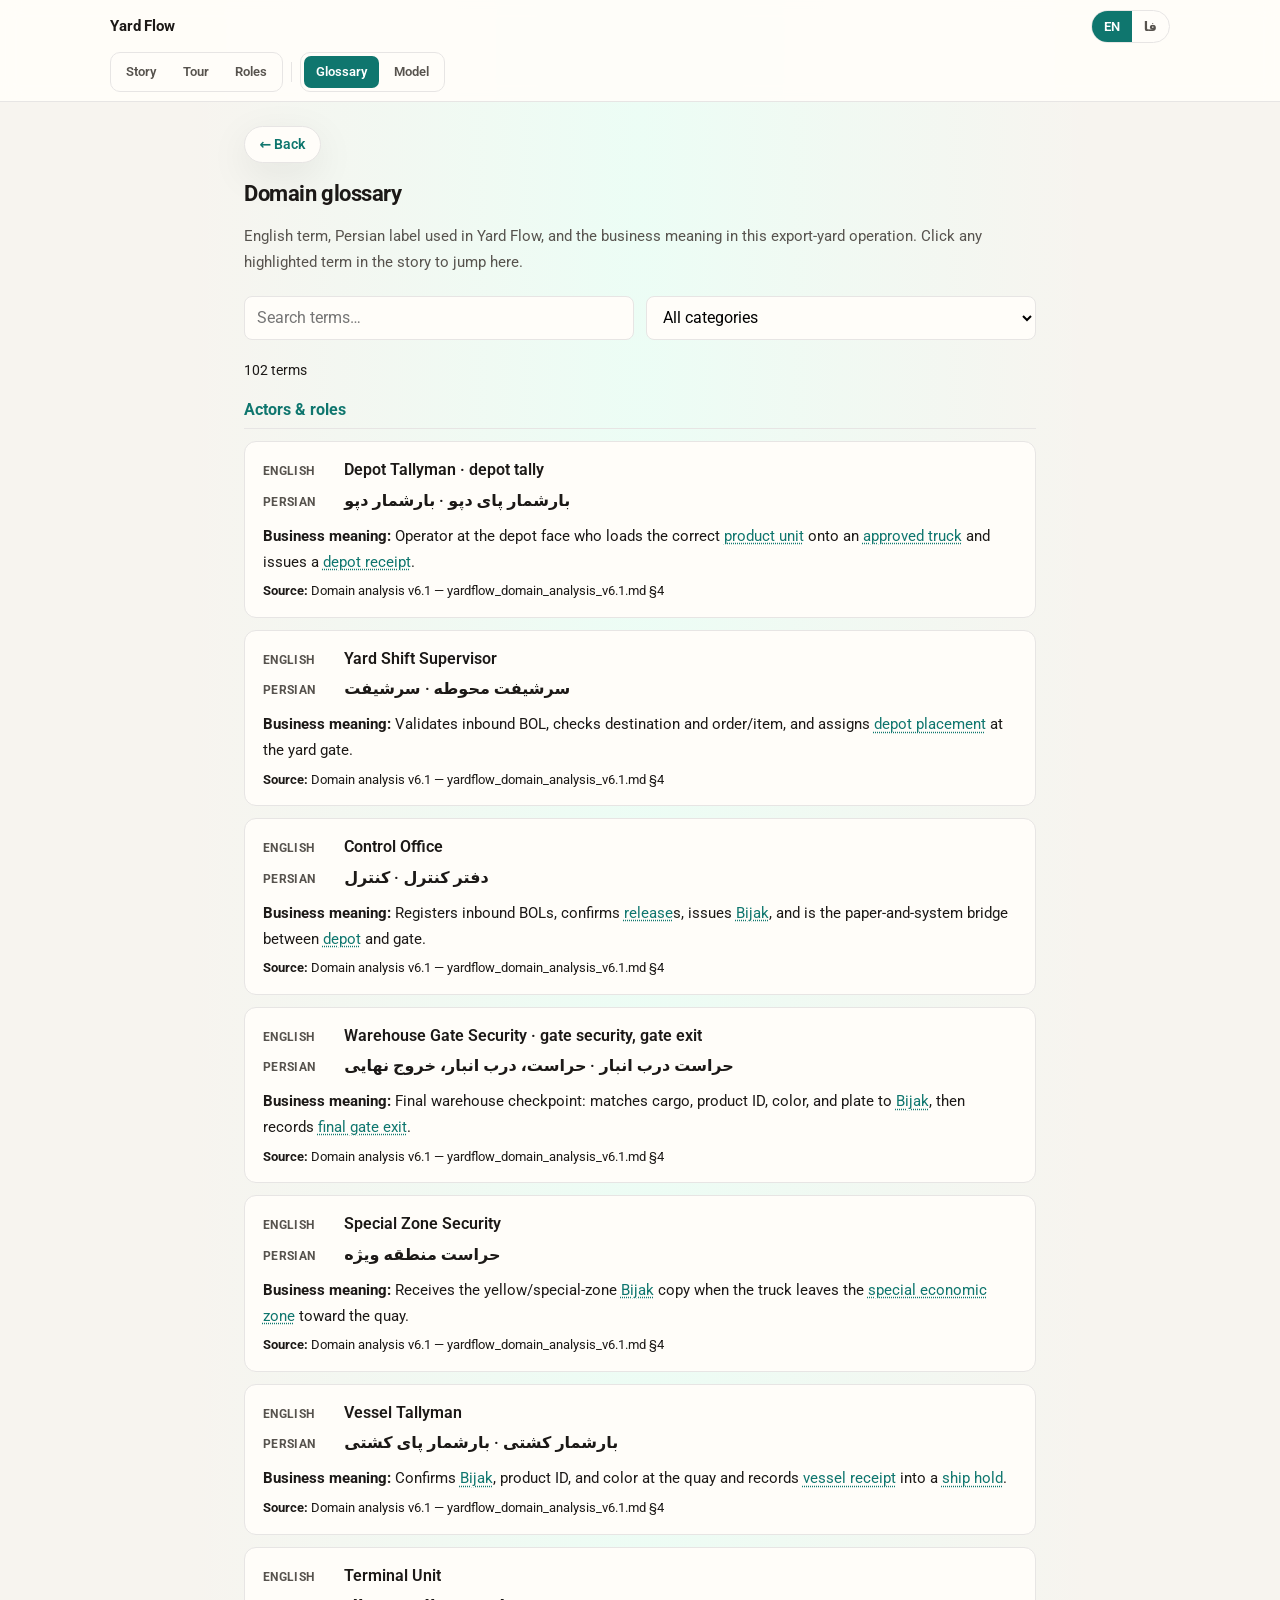
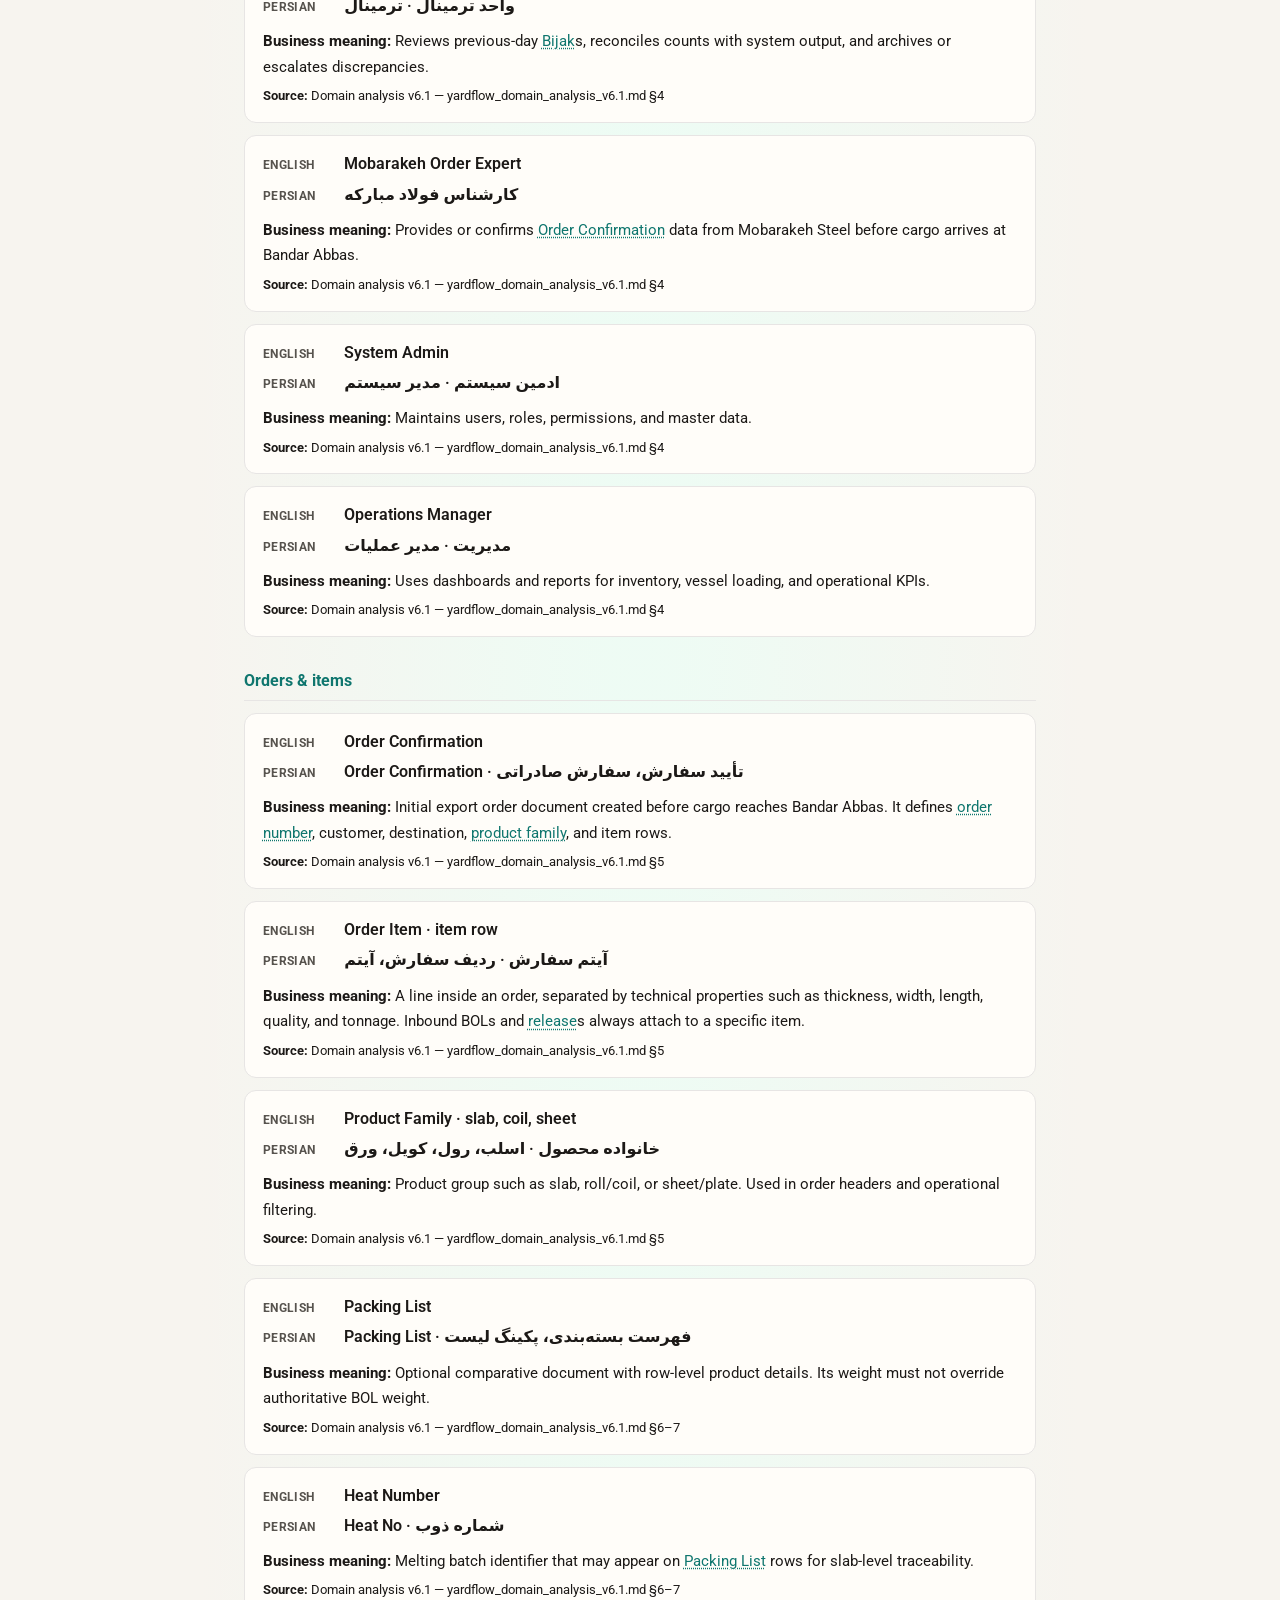
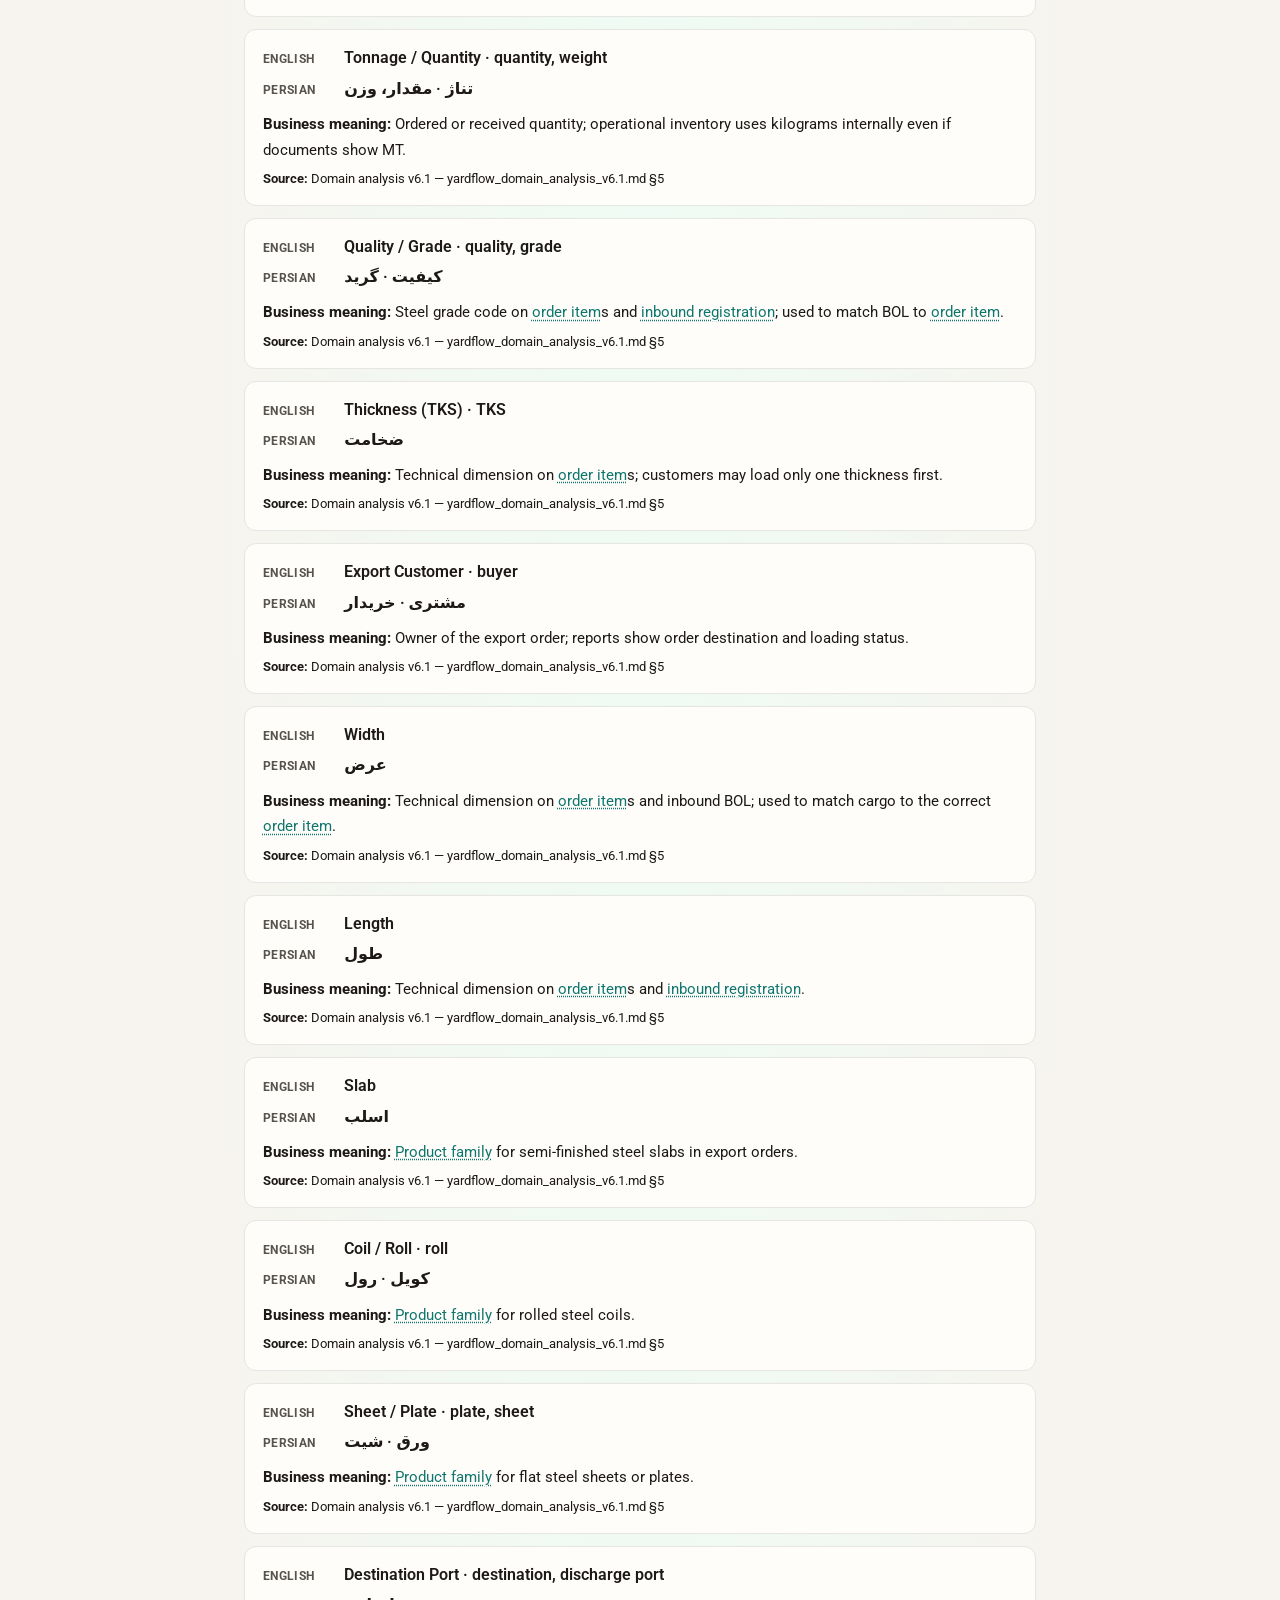
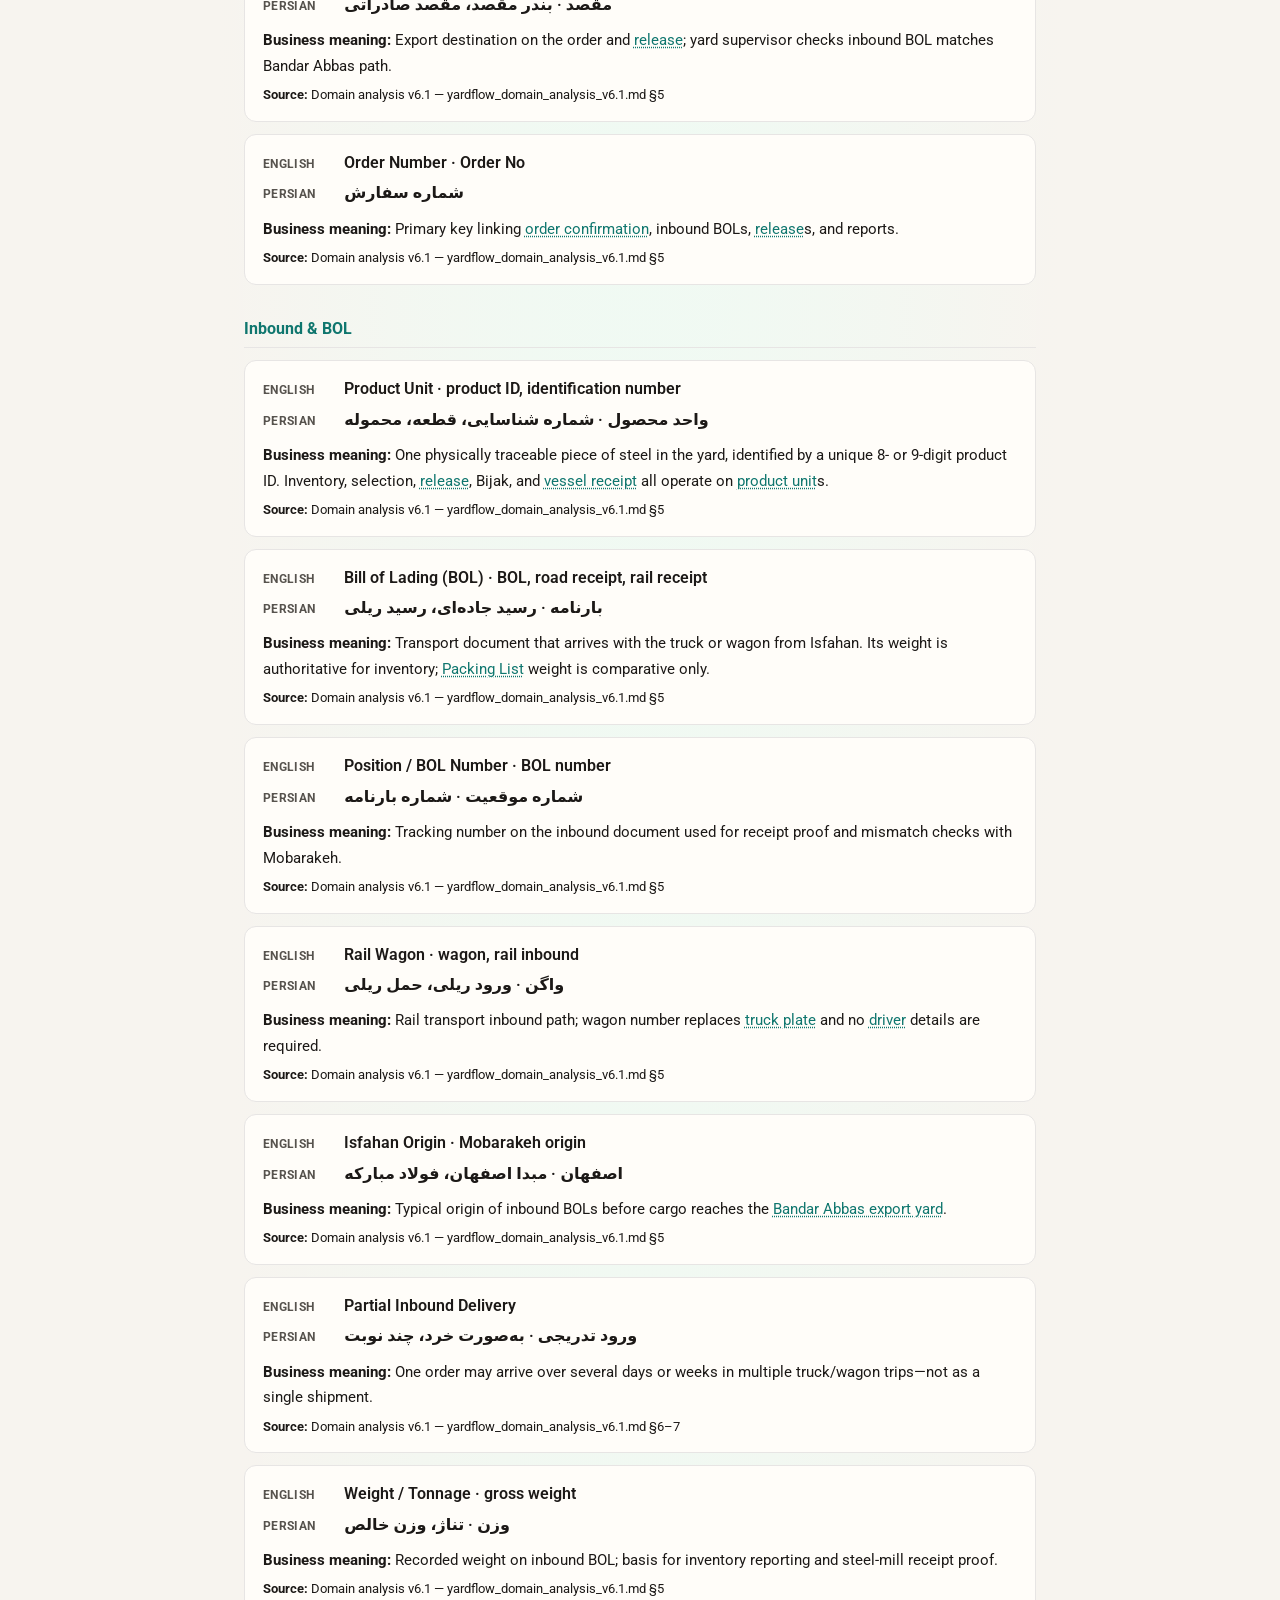
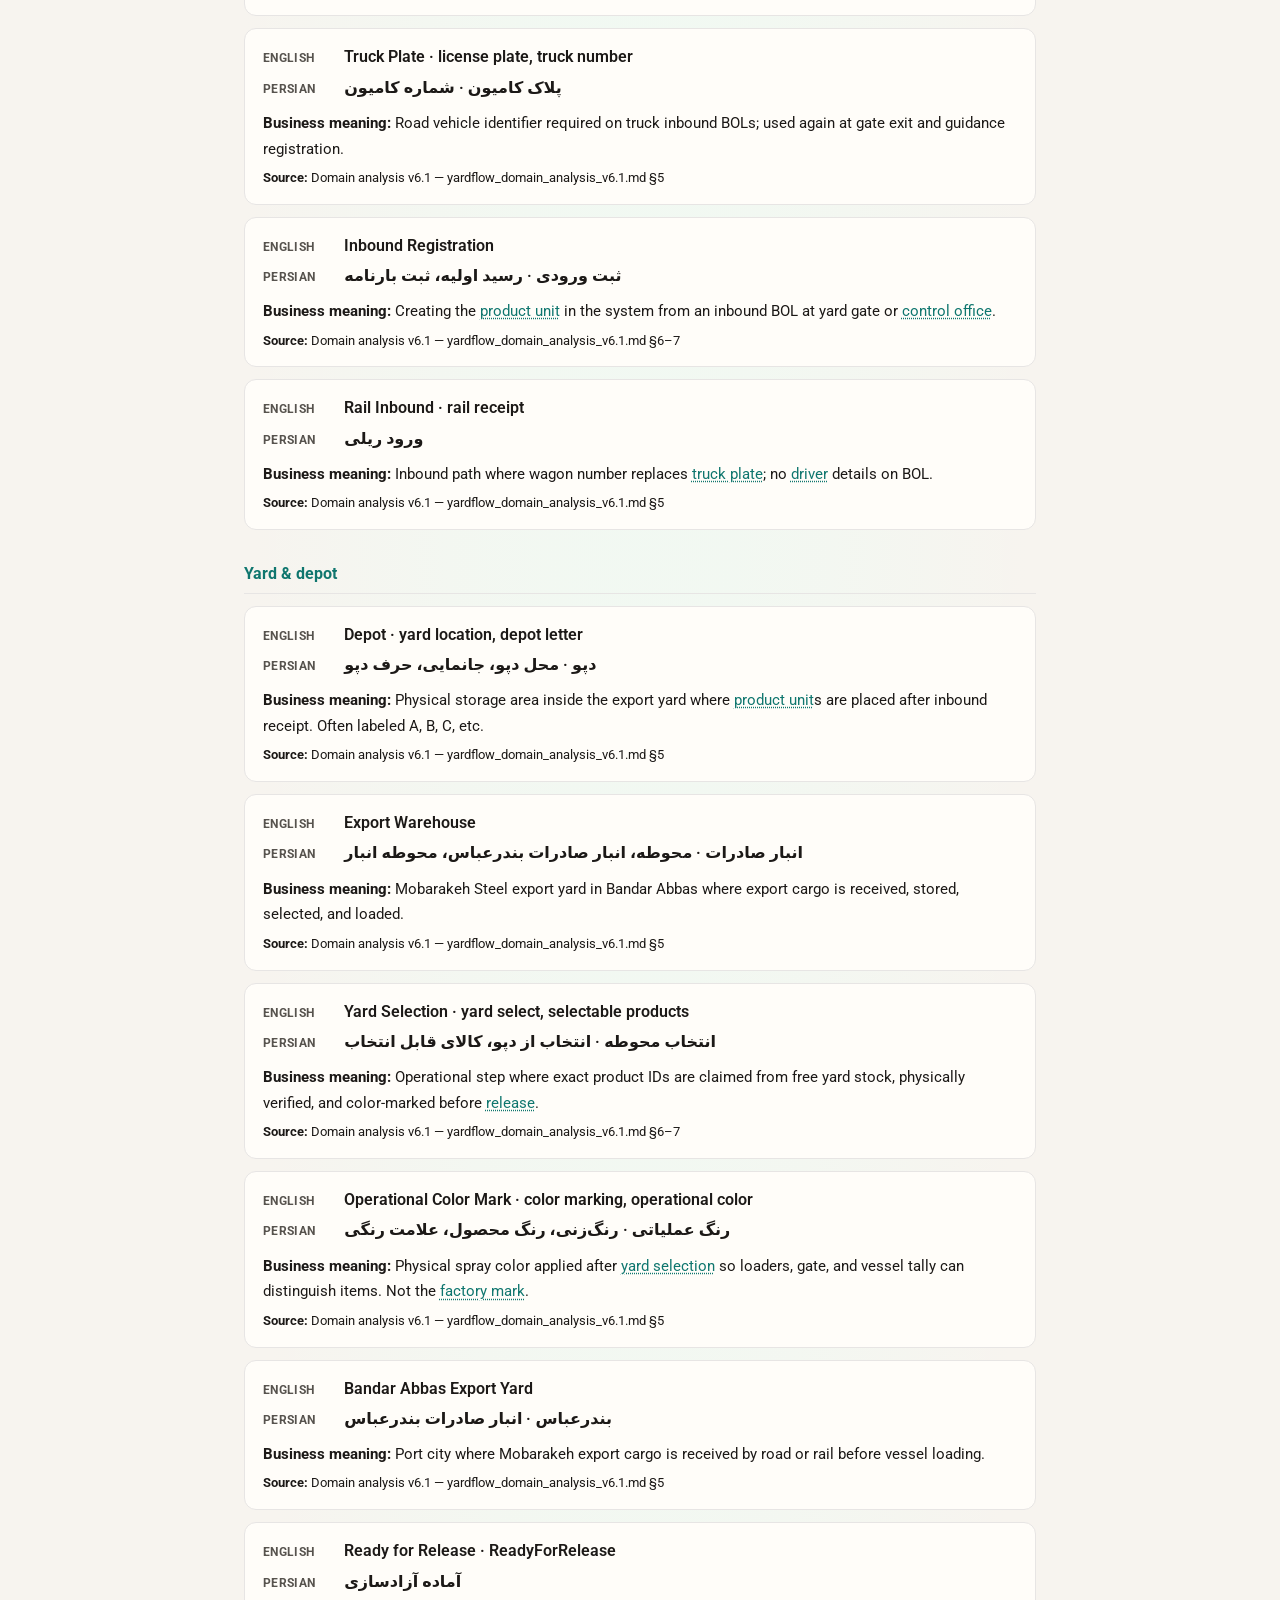
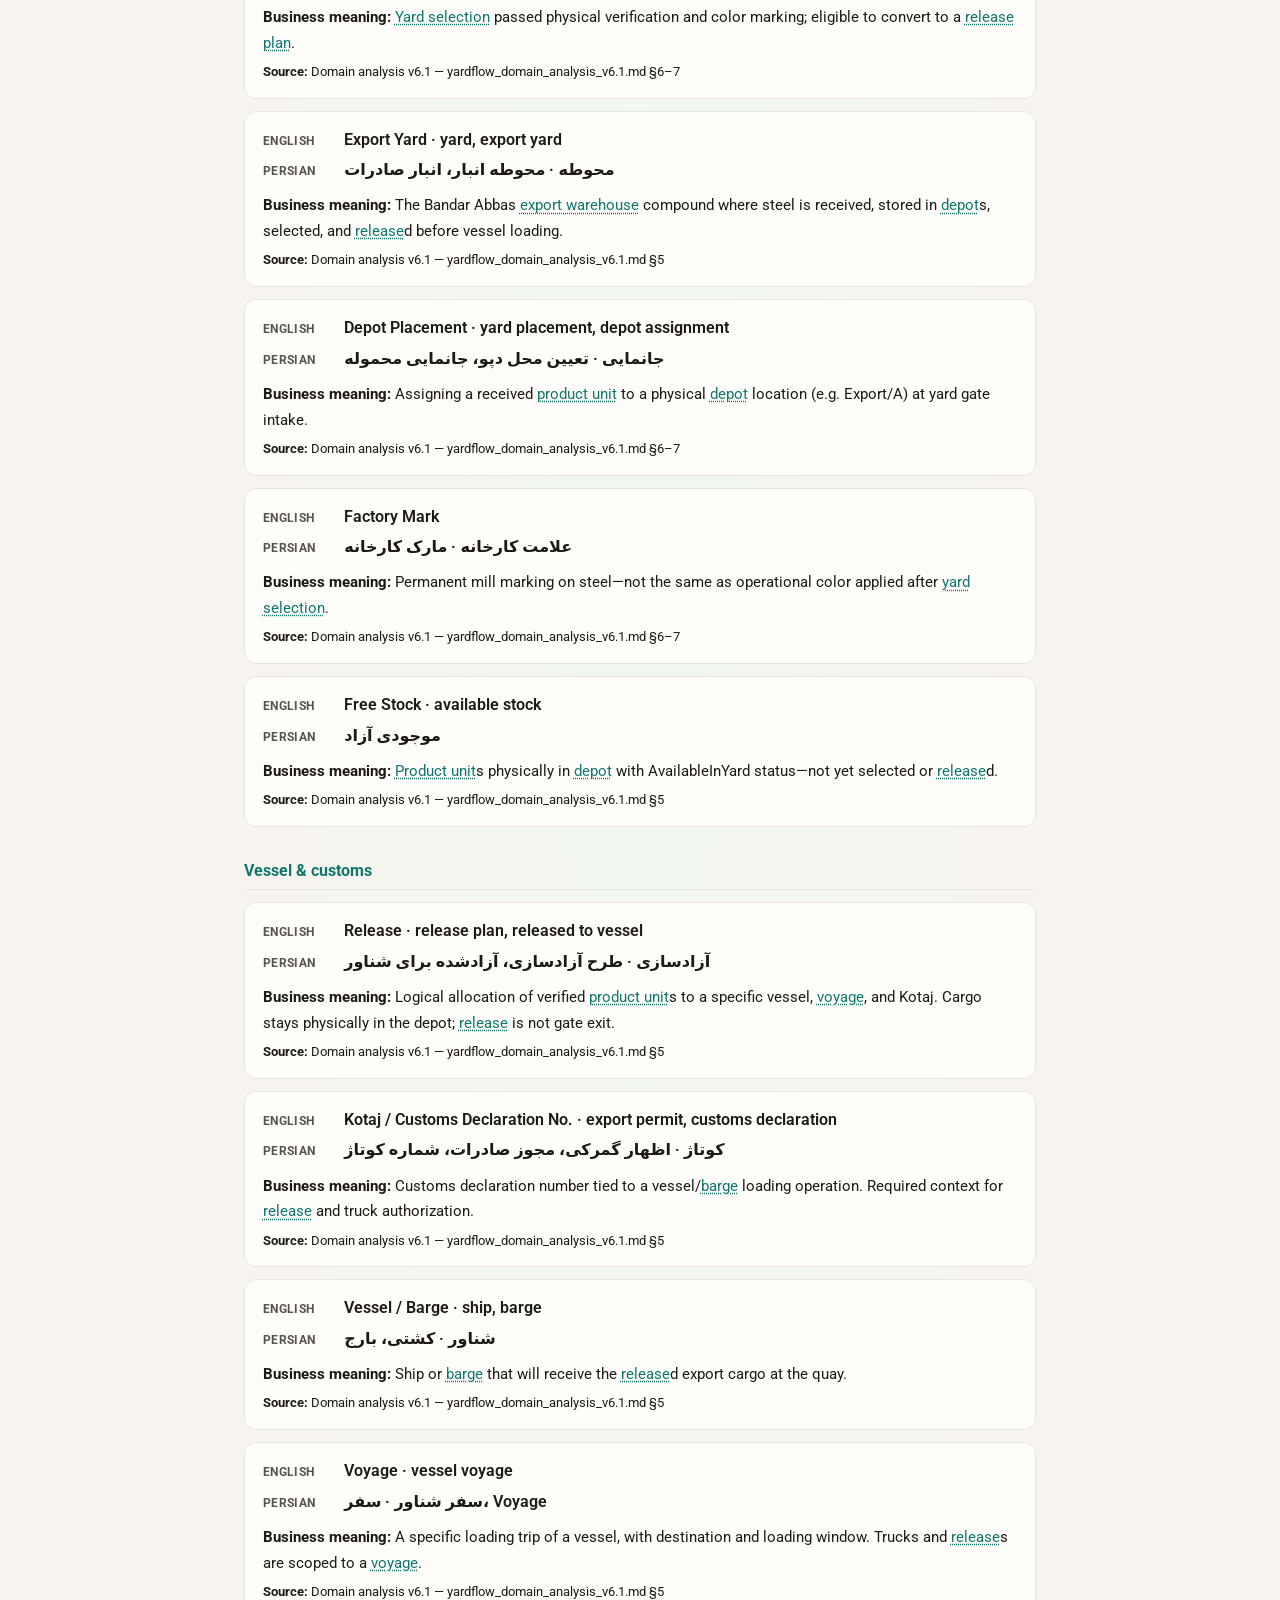
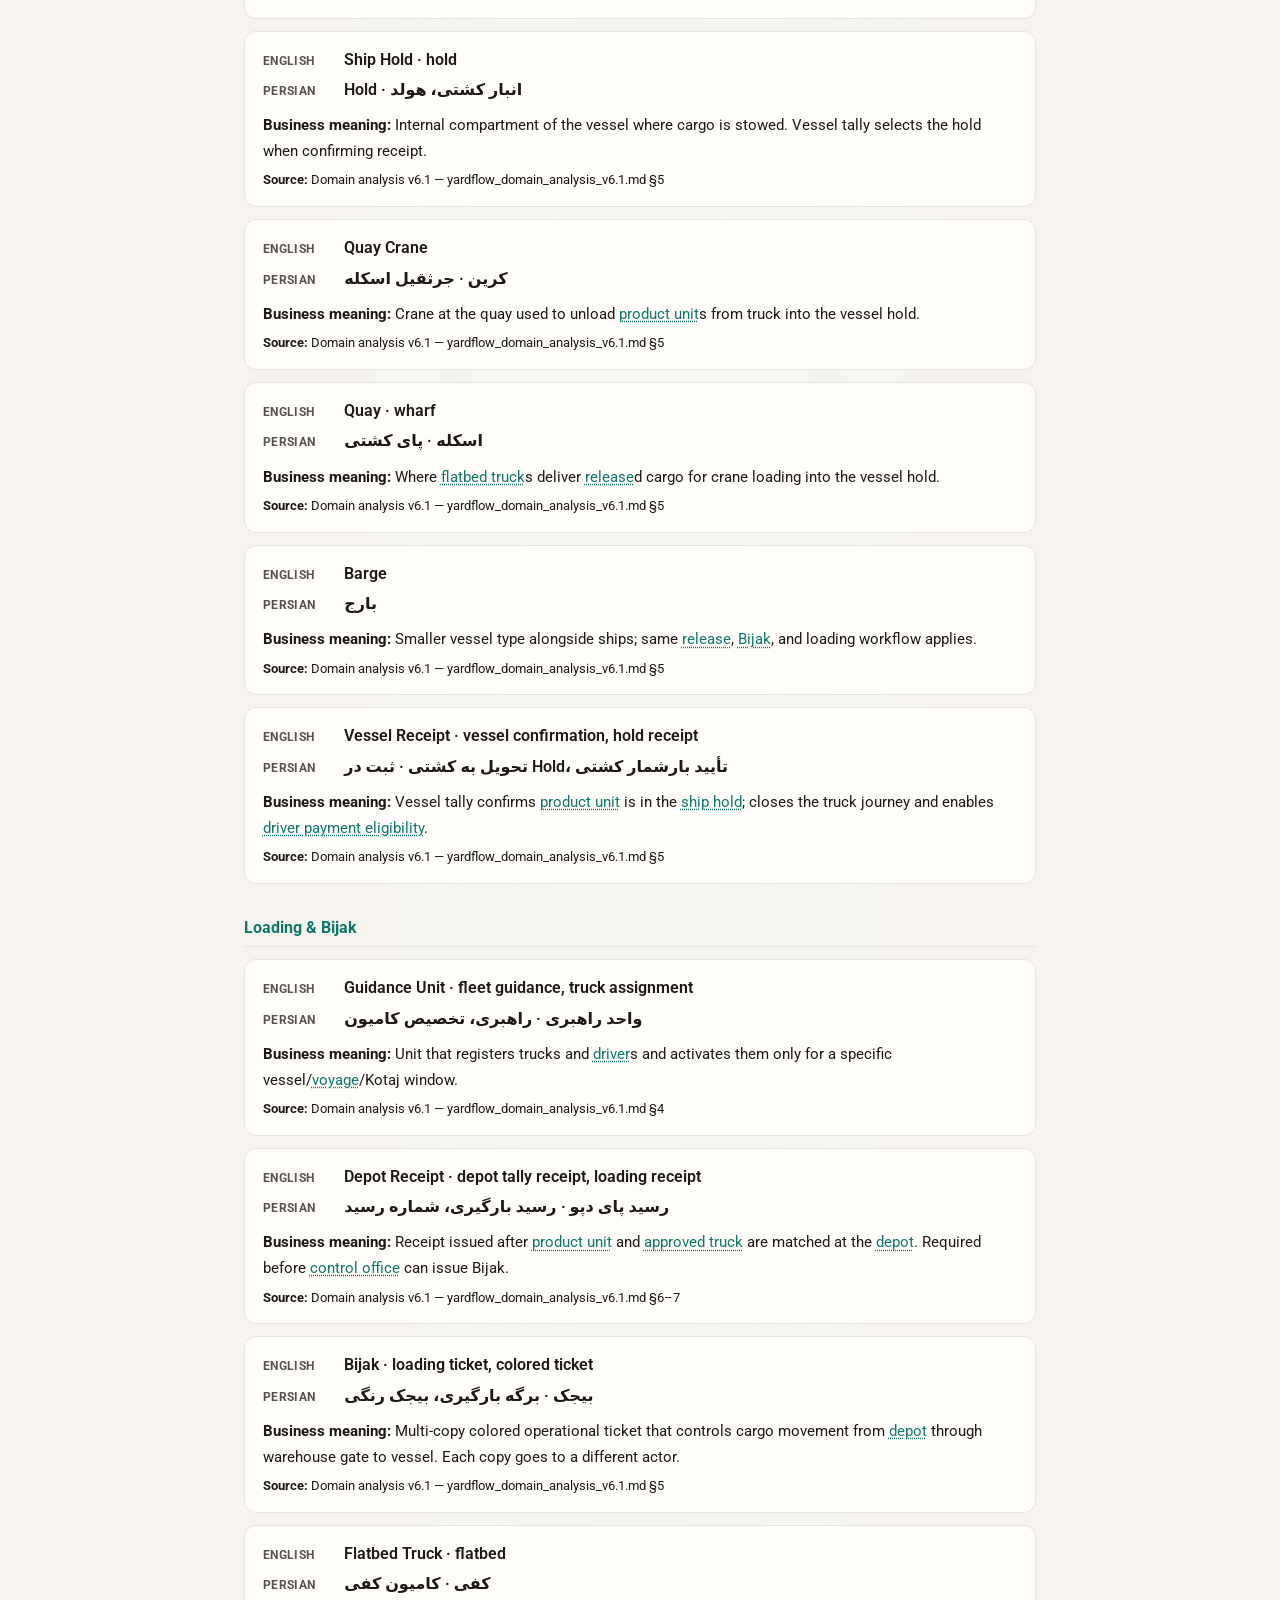
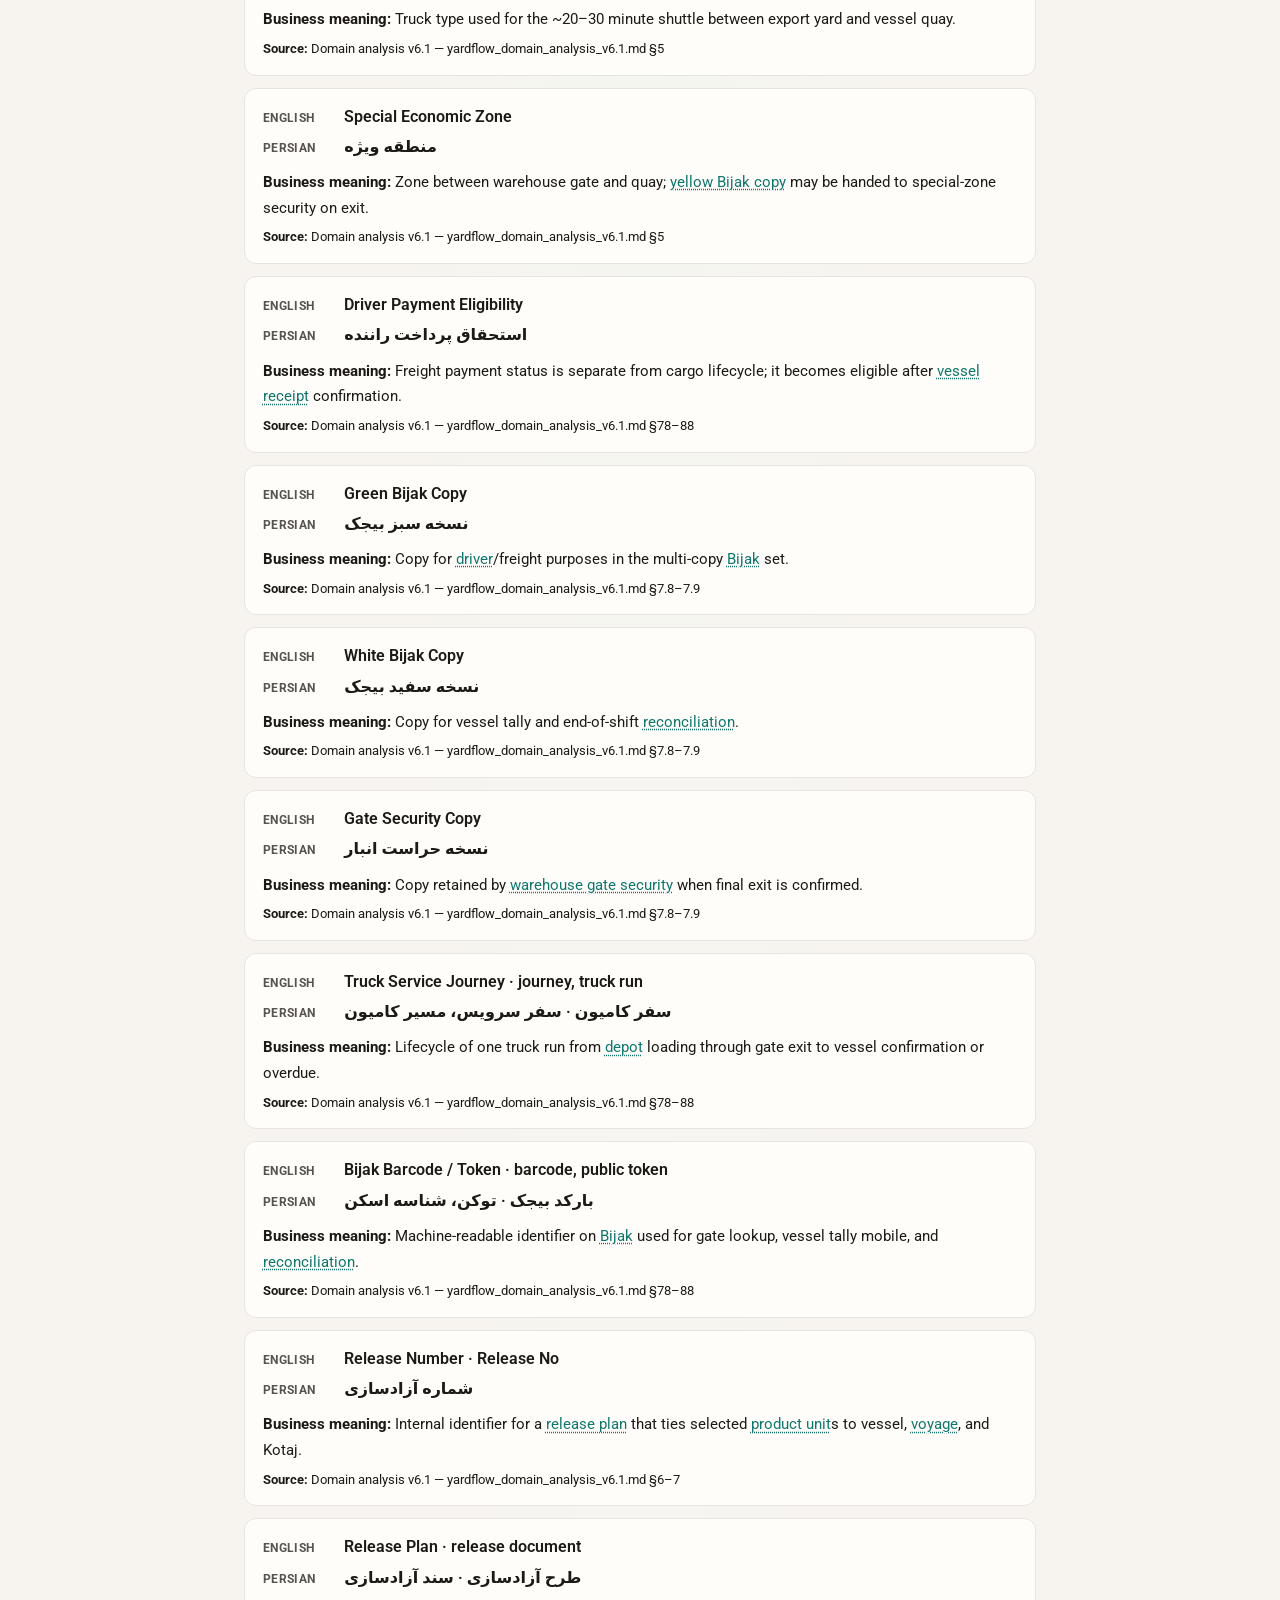
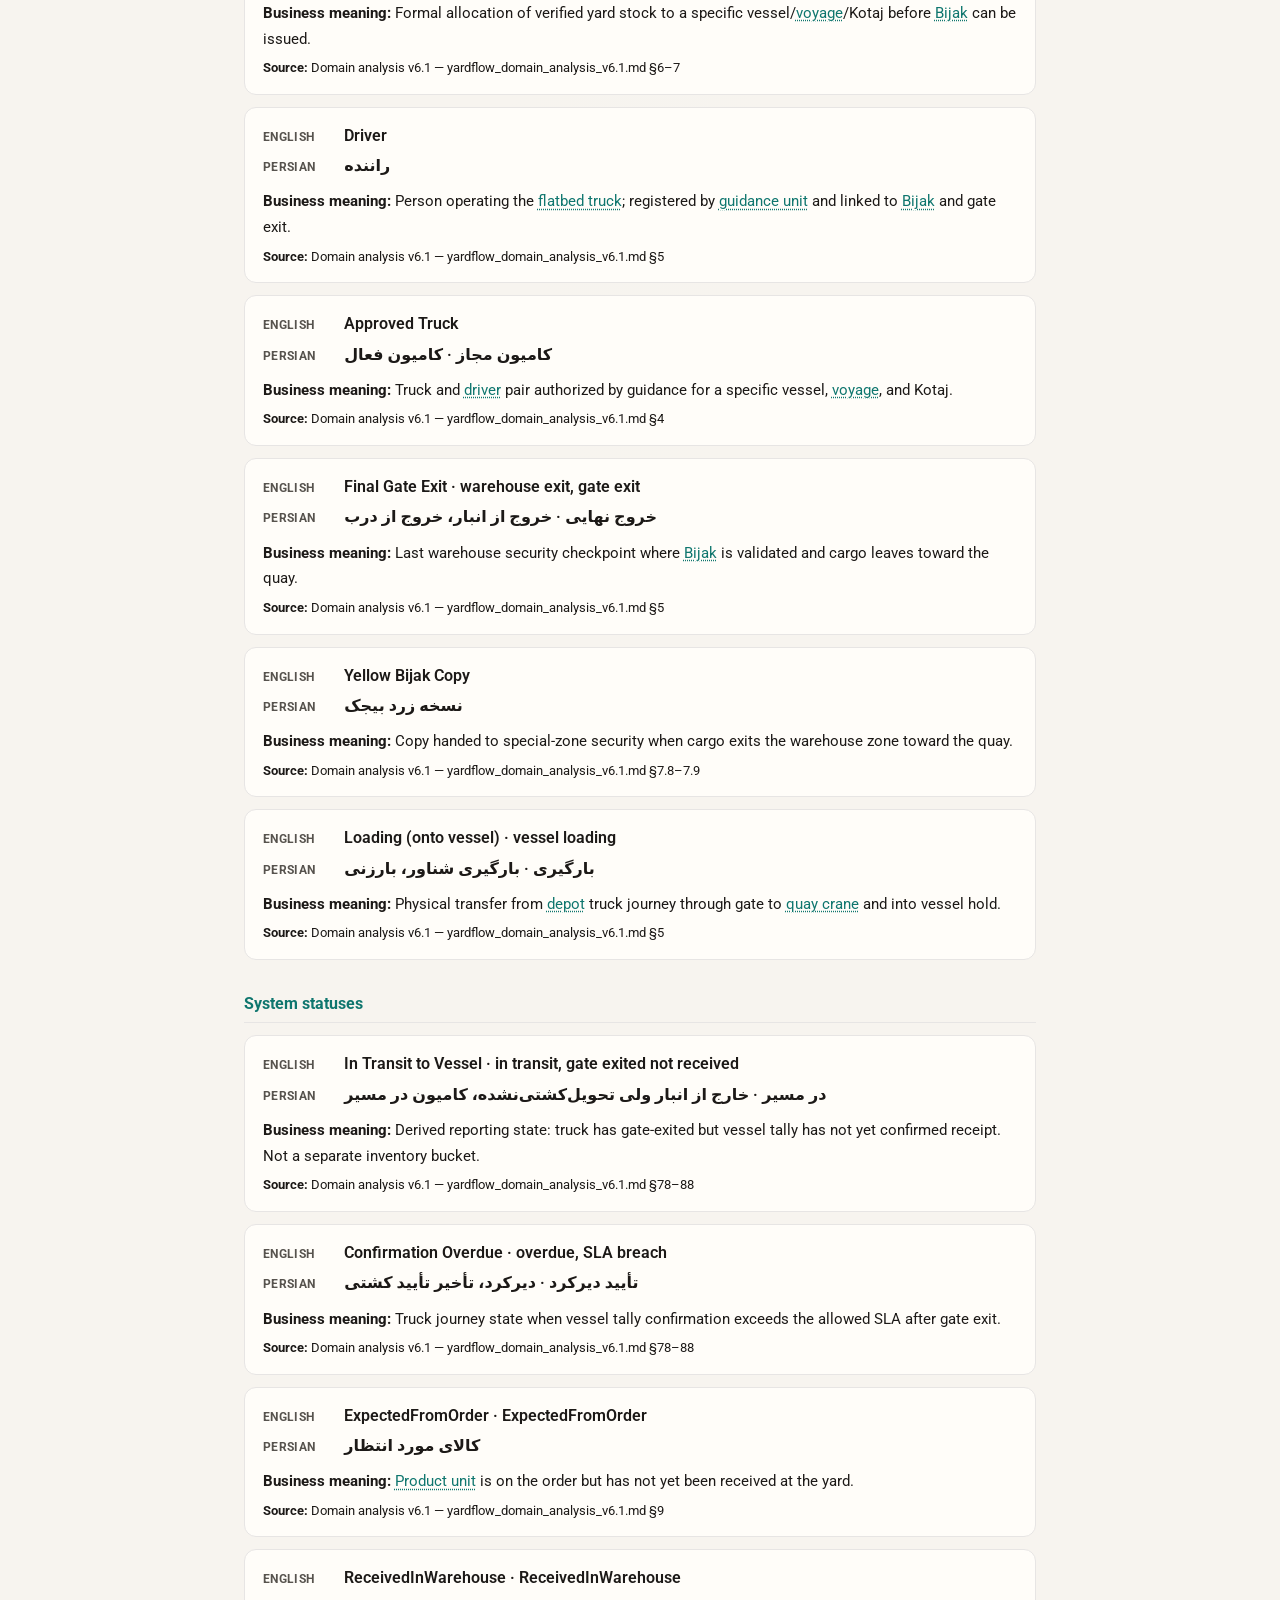
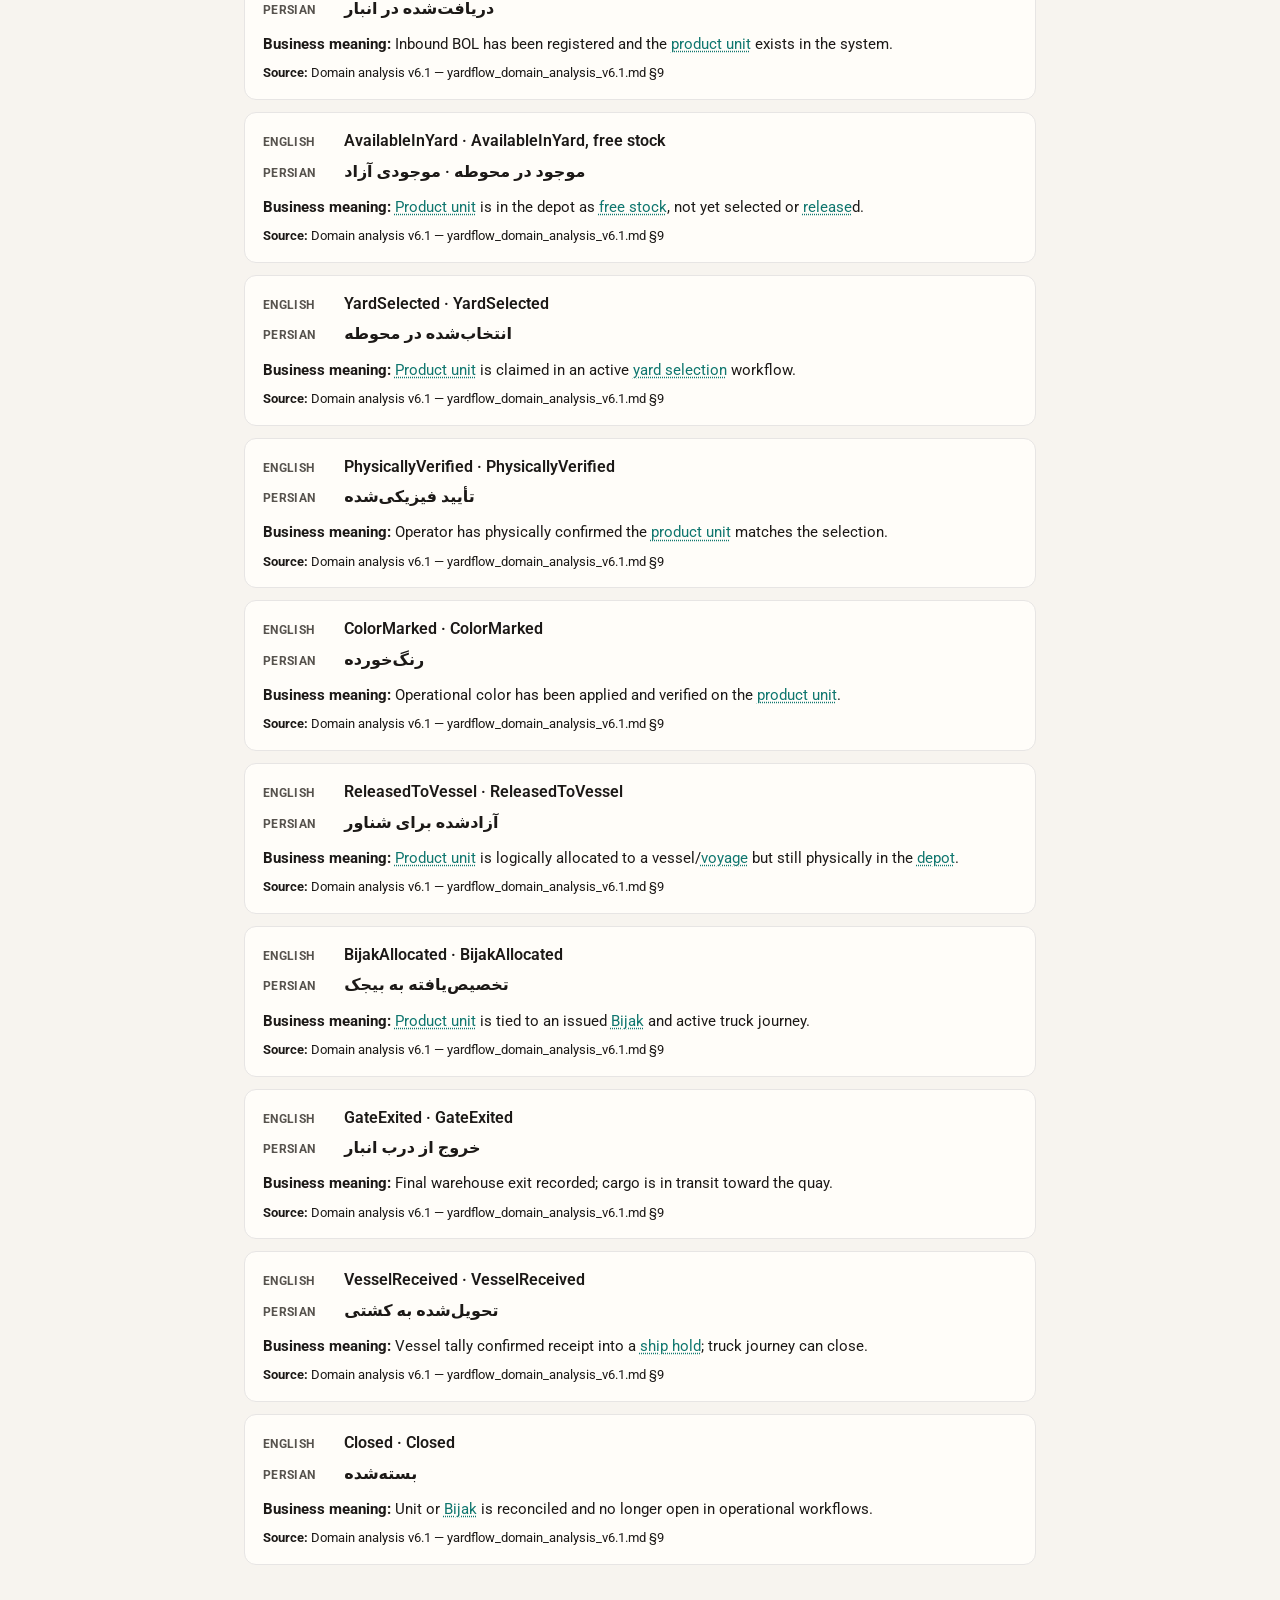
==== commit 4d012c25: "Rethink site header and declutter story page chrome. Replace crowded pill nav with a compact two-row" ====
--- a/glossary.html
+++ b/glossary.html
@@ -7,25 +7,12 @@
   <link rel="stylesheet" href="shared/styles.css" />
 </head>
 <body>
-  <header class="topbar">
-    <h1 data-ui="glossaryPageTitle"></h1>
-    <nav class="pills">
-      <a href="index.html" data-ui="navStart">Start</a>
-      <a href="story.html" data-ui="navStory">Cargo story</a>
-      <a href="roles.html" data-ui="navRoles">By role</a>
-      <a href="glossary.html" data-ui="navGlossary">Glossary</a>
-      <a href="models.html" data-ui="navModels">Domain model</a>
-      <a href="prezi.html" data-ui="navPrezi">Flow tour</a>
-    </nav>
-    <div class="lang-switch" role="group" aria-label="Language">
-      <button type="button" data-lang-btn="en">EN</button>
-      <button type="button" data-lang-btn="fa">فا</button>
-    </div>
-  </header>
+  <header id="site-header"></header>
 
   <main class="wrap glossary-wrap">
     <a id="glossary-back" class="glossary-back" href="story.html"></a>
-    <p class="glossary-intro" data-ui="glossaryIntro" data-glossary></p>
+    <h1 class="page-title" data-ui="glossaryPageTitle"></h1>
+    <p class="page-intro" data-ui="glossaryIntro" data-glossary></p>
 
     <div class="glossary-toolbar">
       <input type="search" id="glossary-search" autocomplete="off" />
@@ -41,6 +28,7 @@
     (function () {
       var Y = YardStory;
       Y.initLangToggle();
+      Y.mountSiteHeader("glossary");
       Y.initGlossaryBack();
 
       var searchEl = document.getElementById("glossary-search");
@@ -50,7 +38,7 @@
         Y.paintUi(document);
         searchEl.placeholder = Y.ui("glossarySearchPlaceholder");
         document.title =
-          Y.getLang() === "fa" ? "واژه‌نامه — Yard Flow" : "Glossary — Yard Flow";
+          Y.getLang() === "fa" ? "واژه‌ها — Yard Flow" : "Glossary — Yard Flow";
       }
 
       function paintCategories() {
--- a/shared/styles.css
+++ b/shared/styles.css
@@ -134,6 +134,175 @@
 }
 .pills a.active, .pills a:hover { background: var(--accent); color: #fff; border-color: var(--accent); }
 
+/* Site header — compact two-row chrome */
+.site-header {
+  position: sticky;
+  top: 0;
+  z-index: 50;
+  background: rgba(255, 253, 249, 0.94);
+  backdrop-filter: blur(10px);
+  border-bottom: 1px solid var(--line);
+}
+.site-header-inner {
+  max-width: 1100px;
+  margin: 0 auto;
+  padding: 0.65rem 1.25rem 0.55rem;
+}
+.site-header-top {
+  display: flex;
+  align-items: center;
+  gap: 0.75rem;
+  margin-bottom: 0.55rem;
+}
+.site-brand {
+  font-weight: 700;
+  font-size: 0.95rem;
+  color: var(--ink);
+  text-decoration: none;
+  letter-spacing: -0.01em;
+  white-space: nowrap;
+}
+.site-brand:hover { color: var(--accent); }
+.site-brand.active { color: var(--accent); }
+.site-header-tools {
+  flex: 1;
+  display: flex;
+  justify-content: flex-end;
+  gap: 0.5rem;
+  min-width: 0;
+}
+.site-header-top .lang-switch { flex-shrink: 0; }
+.site-nav {
+  display: flex;
+  align-items: center;
+  gap: 0.35rem;
+  flex-wrap: wrap;
+}
+.site-nav-group {
+  display: inline-flex;
+  align-items: center;
+  background: var(--paper);
+  border: 1px solid var(--line);
+  border-radius: 10px;
+  padding: 0.2rem;
+  gap: 0.15rem;
+}
+.site-nav-link {
+  text-decoration: none;
+  color: var(--muted);
+  font-size: 0.82rem;
+  font-weight: 600;
+  padding: 0.35rem 0.75rem;
+  border-radius: 7px;
+  white-space: nowrap;
+}
+.site-nav-link:hover {
+  color: var(--accent);
+  background: var(--accent-soft);
+}
+.site-nav-link.active {
+  background: var(--accent);
+  color: #fff;
+}
+.site-nav-divider {
+  width: 1px;
+  height: 1.25rem;
+  background: var(--line);
+  margin: 0 0.15rem;
+  flex-shrink: 0;
+}
+.site-header--compact .site-header-inner {
+  padding-top: 0.5rem;
+  padding-bottom: 0.45rem;
+}
+.site-header--compact .site-header-top { margin-bottom: 0.4rem; }
+
+.page-title {
+  font-size: 1.35rem;
+  letter-spacing: -0.02em;
+  margin-bottom: 1rem;
+  line-height: 1.35;
+}
+.page-intro {
+  color: var(--muted);
+  font-size: 0.92rem;
+  line-height: 1.75;
+  margin-bottom: 1.25rem;
+}
+
+.story-lead {
+  display: flex;
+  flex-wrap: wrap;
+  align-items: flex-start;
+  justify-content: space-between;
+  gap: 0.85rem 1.25rem;
+  padding: 1rem 1.15rem;
+  margin-bottom: 1.15rem;
+  background: var(--paper);
+  border: 1px solid var(--line);
+  border-radius: 12px;
+}
+.story-lead-text {
+  flex: 1 1 20rem;
+  margin: 0;
+  color: var(--muted);
+  font-size: 0.9rem;
+  line-height: 1.7;
+}
+.story-lead-actions {
+  display: flex;
+  flex-wrap: wrap;
+  gap: 0.5rem;
+  align-items: center;
+  flex-shrink: 0;
+}
+.story-action {
+  display: inline-flex;
+  align-items: center;
+  padding: 0.5rem 0.9rem;
+  border-radius: 8px;
+  font-size: 0.82rem;
+  font-weight: 600;
+  text-decoration: none;
+  border: 1px solid var(--line);
+  background: #fff;
+  color: var(--ink);
+  cursor: pointer;
+  font-family: inherit;
+  white-space: nowrap;
+}
+.story-action--primary {
+  background: var(--accent);
+  border-color: var(--accent);
+  color: #fff;
+}
+.story-action--primary:hover {
+  background: #0d9488;
+  border-color: #0d9488;
+  color: #fff;
+}
+.story-action--toggle.on {
+  background: var(--accent);
+  border-color: var(--accent);
+  color: #fff;
+}
+
+@media (max-width: 720px) {
+  .site-nav-divider { display: none; }
+  .site-nav-group--primary,
+  .site-nav-group--ref {
+    width: 100%;
+    justify-content: stretch;
+  }
+  .site-nav-group .site-nav-link {
+    flex: 1;
+    text-align: center;
+    padding-inline: 0.35rem;
+  }
+  .story-lead-actions { width: 100%; }
+  .story-action { flex: 1; justify-content: center; }
+}
+
 .wrap { max-width: 980px; margin: 0 auto; padding: 1.5rem 1.25rem 4rem; }
 
 .hero {
@@ -148,9 +317,14 @@
 .hero .fa { direction: rtl; color: var(--accent); font-size: 1.1rem; margin-bottom: 0.75rem; }
 .hero p { color: var(--muted); max-width: 62ch; }
 .hero .start {
-  display: inline-block; margin-top: 1.25rem;
-  background: var(--accent); color: #fff; text-decoration: none;
-  padding: 0.7rem 1.2rem; border-radius: 10px; font-weight: 600;
+  display: inline-block;
+  margin-top: 1.25rem;
+  background: var(--accent);
+  color: #fff;
+  text-decoration: none;
+  padding: 0.7rem 1.2rem;
+  border-radius: 10px;
+  font-weight: 600;
 }
 
 .progress {
@@ -402,12 +576,6 @@
 body.picture-mode .tools-note { display: none; }
 body.picture-mode .tool { flex-basis: 260px; }
 body.picture-mode .tool.mobile { flex-basis: 140px; }
-
-.toolbar button {
-  border: 1px solid var(--line); background: var(--paper);
-  padding: 0.35rem 0.7rem; border-radius: 8px; font-size: 0.8rem;
-}
-.toolbar button.on { background: var(--accent); color: #fff; border-color: var(--accent); }
 
 .lang-switch {
   display: inline-flex;
@@ -898,10 +1066,7 @@
   display: flex;
   flex-direction: column;
 }
-.prezi-topbar {
-  flex-shrink: 0;
-  z-index: 20;
-}
+body.prezi-page .site-header { flex-shrink: 0; }
 .prezi-stage {
   flex: 1;
   display: flex;
@@ -1012,15 +1177,19 @@
 .prezi-hud {
   flex-shrink: 0;
   display: flex;
-  flex-wrap: wrap;
-  align-items: center;
   justify-content: center;
-  gap: 0.65rem;
   padding: 0.75rem 1rem;
   background: rgba(255, 255, 255, 0.92);
   border-top: 1px solid var(--line);
   backdrop-filter: blur(8px);
 }
+.prezi-hud-controls {
+  display: grid;
+  grid-template-columns: auto 9.5rem auto auto 12rem;
+  align-items: center;
+  gap: 0.65rem;
+  width: min(100%, 44rem);
+}
 .prezi-btn {
   padding: 0.45rem 1rem;
   font-size: 0.88rem;
@@ -1030,6 +1199,8 @@
   background: var(--paper);
   color: var(--ink);
   cursor: pointer;
+  white-space: nowrap;
+  justify-self: center;
 }
 .prezi-btn:hover:not(:disabled) {
   border-color: var(--accent);
@@ -1052,14 +1223,24 @@
 .prezi-step {
   font-size: 0.85rem;
   color: var(--muted);
-  min-width: 6rem;
+  width: 100%;
   text-align: center;
+  font-variant-numeric: tabular-nums;
+  white-space: nowrap;
 }
 .prezi-chapter-link {
   font-size: 0.88rem;
   color: var(--accent);
   text-decoration: none;
   font-weight: 600;
+  white-space: nowrap;
+  justify-self: center;
+  width: 100%;
+  text-align: center;
+}
+.prezi-chapter-link.is-unavailable {
+  visibility: hidden;
+  pointer-events: none;
 }
 .prezi-chapter-link:hover { text-decoration: underline; }
 .prezi-hint {
@@ -1071,6 +1252,20 @@
   color: var(--muted);
 }
 @media (max-width: 640px) {
-  .prezi-hud { gap: 0.4rem; padding: 0.5rem; }
-  .prezi-btn { padding: 0.4rem 0.65rem; font-size: 0.82rem; }
-}
+  .prezi-hud { padding: 0.5rem; }
+  .prezi-hud-controls {
+    grid-template-columns: 1fr 1fr;
+    grid-template-areas:
+      "step step"
+      "prev next"
+      "overview chapter";
+    width: 100%;
+    gap: 0.4rem;
+  }
+  #prezi-step { grid-area: step; }
+  #prezi-prev { grid-area: prev; }
+  #prezi-next { grid-area: next; }
+  #prezi-overview { grid-area: overview; }
+  #prezi-chapter-link { grid-area: chapter; }
+  .prezi-btn { padding: 0.4rem 0.65rem; font-size: 0.82rem; width: 100%; }
+}
